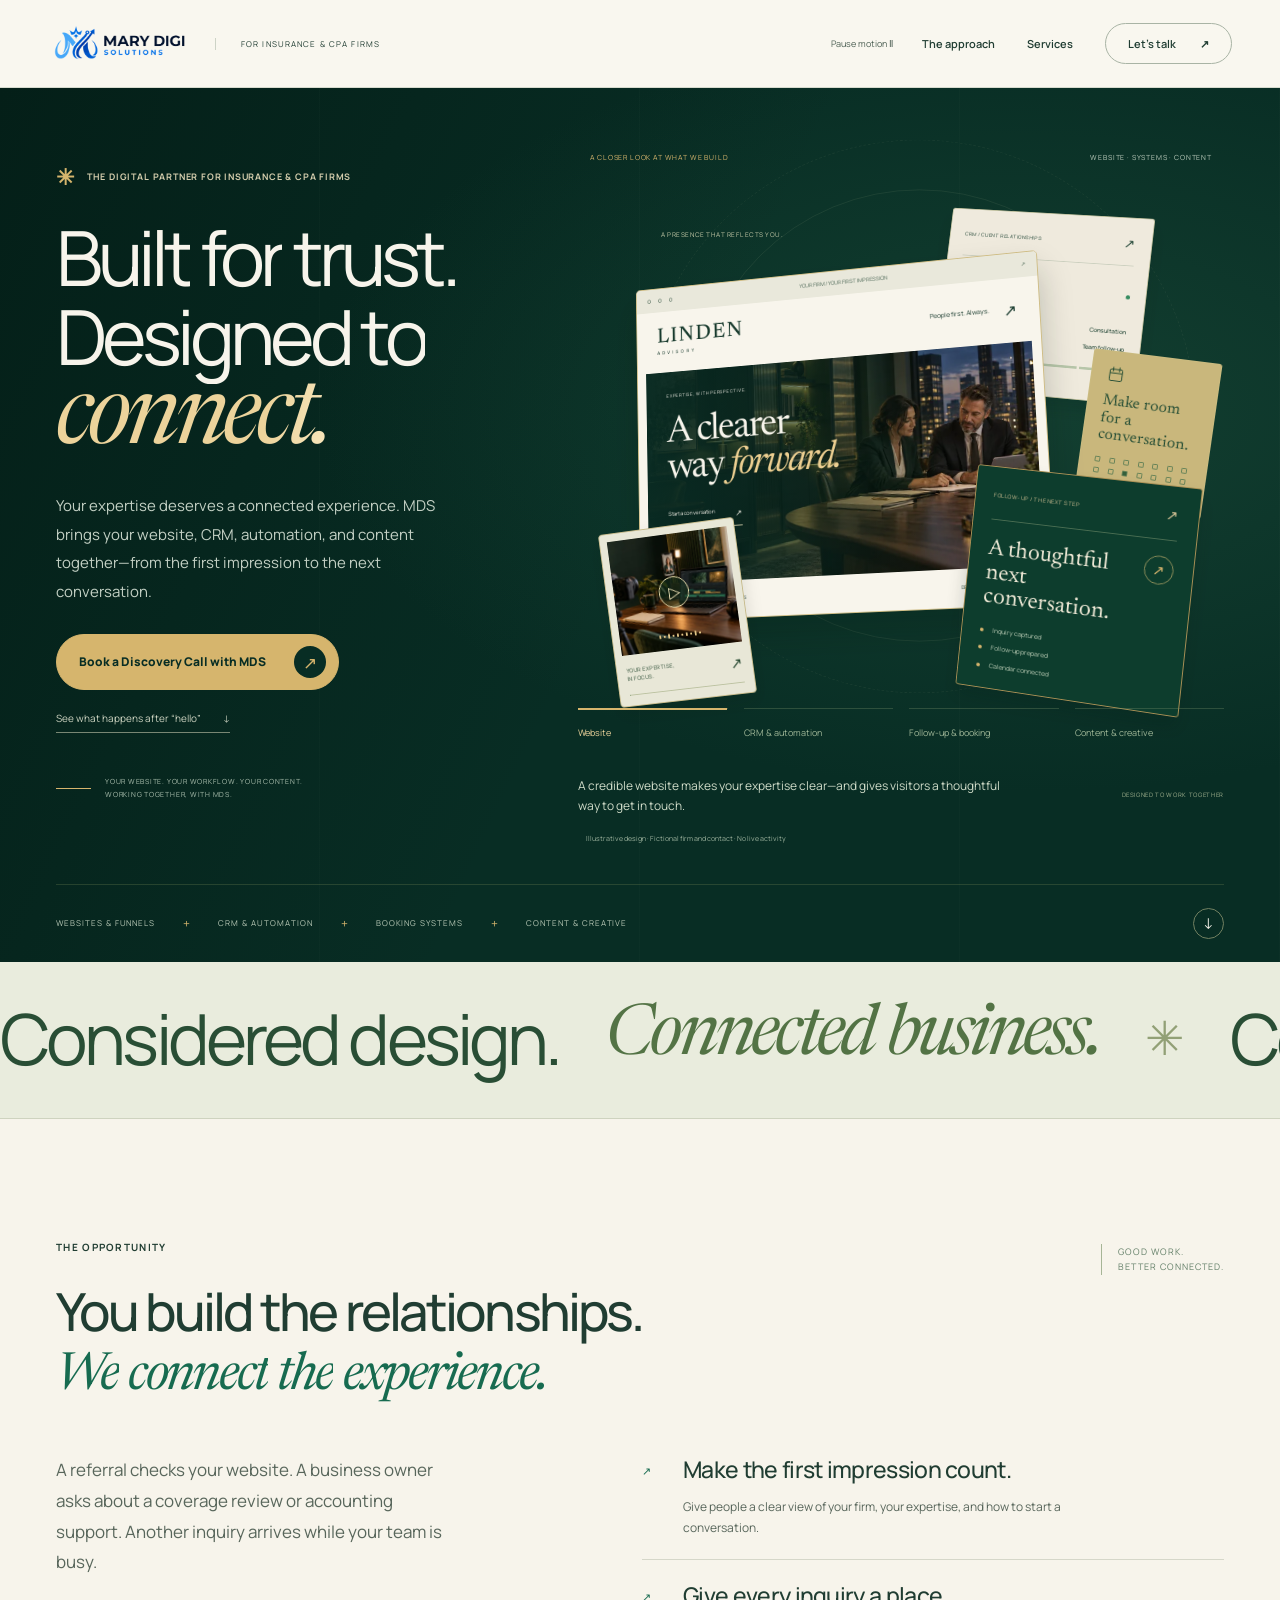
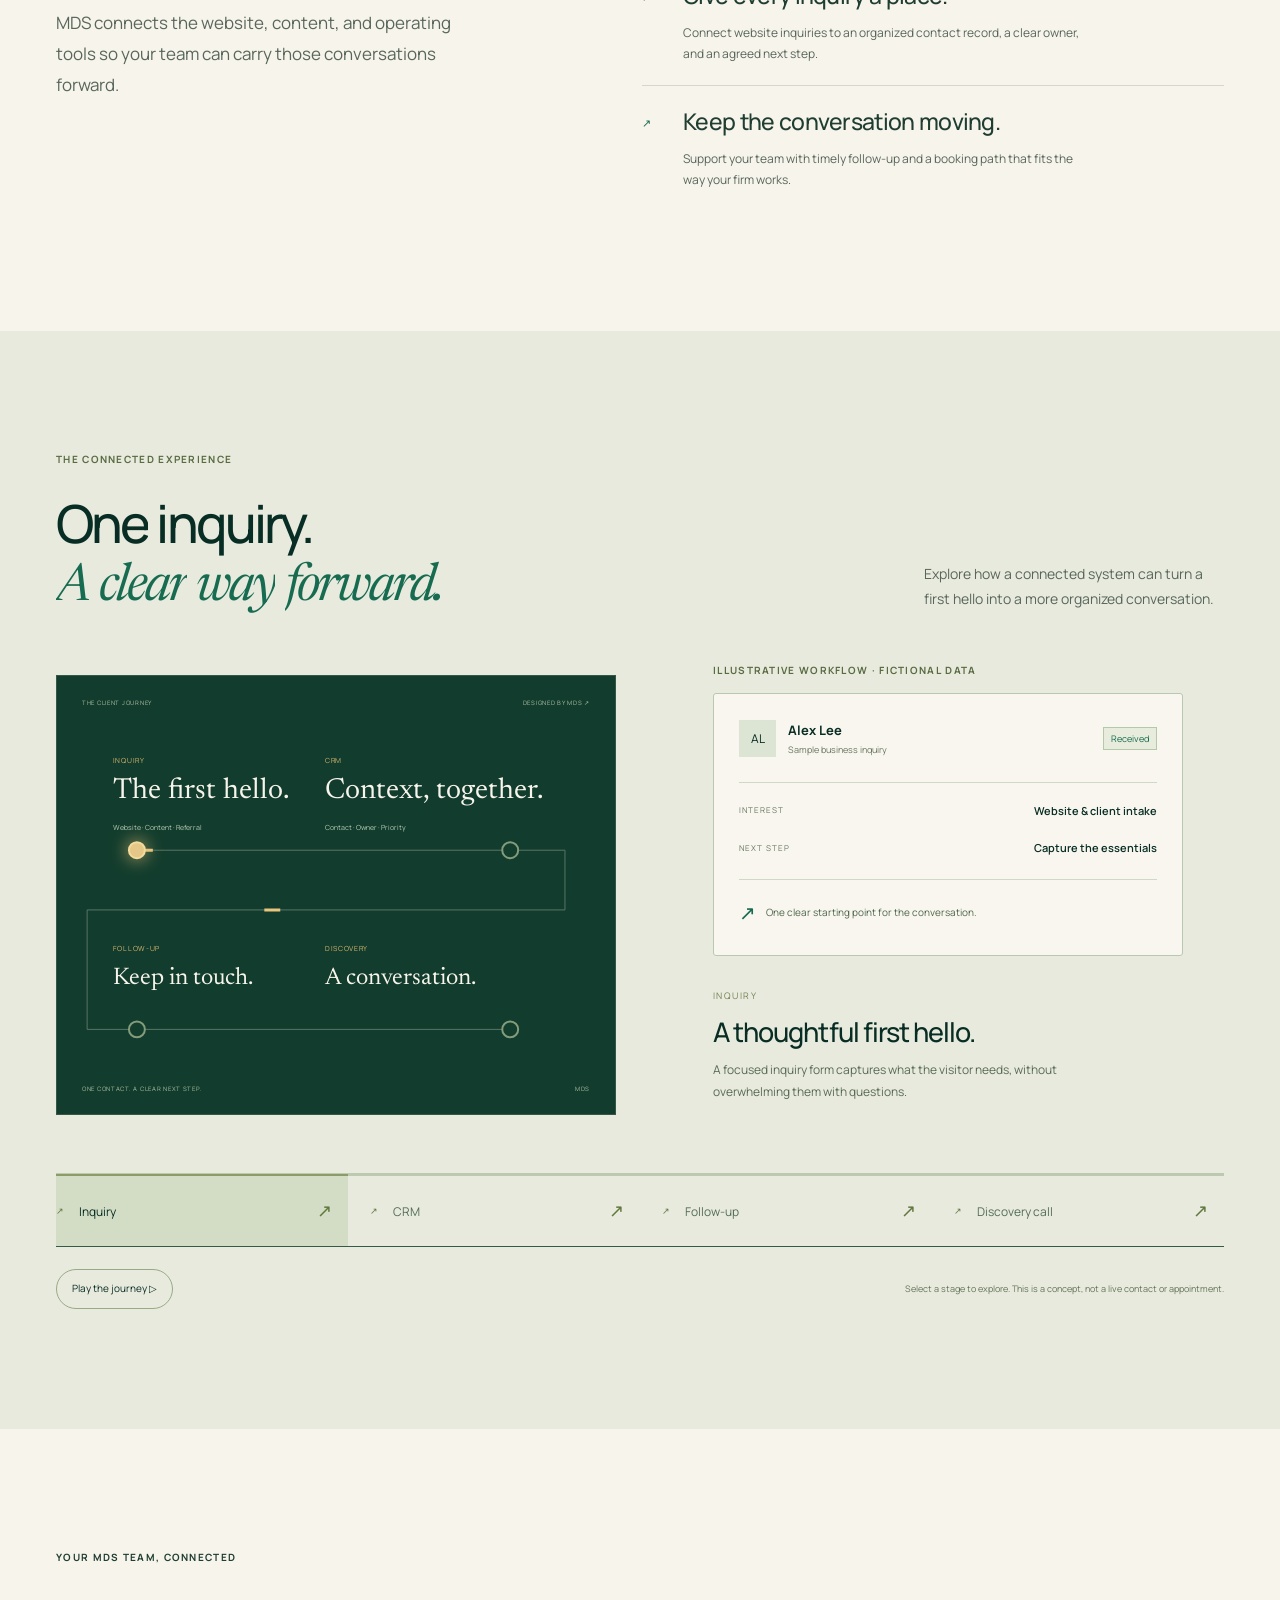
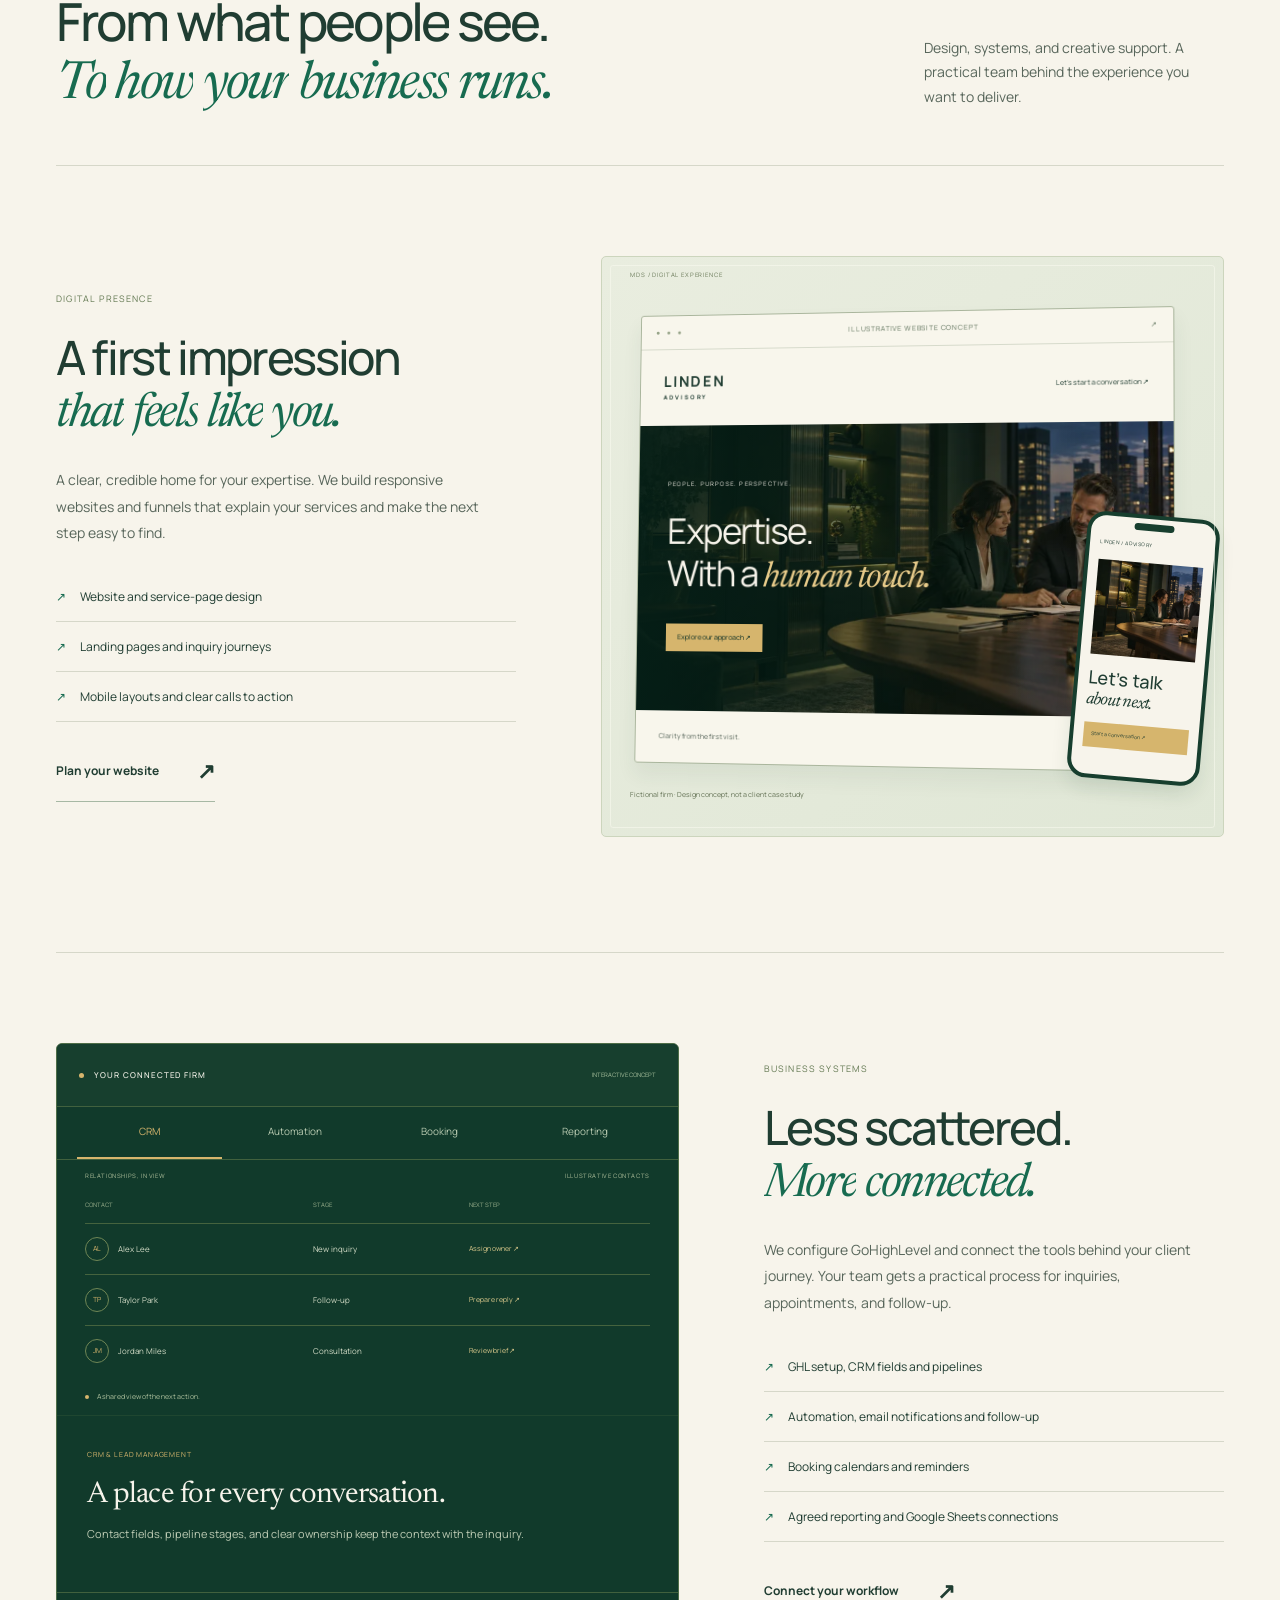
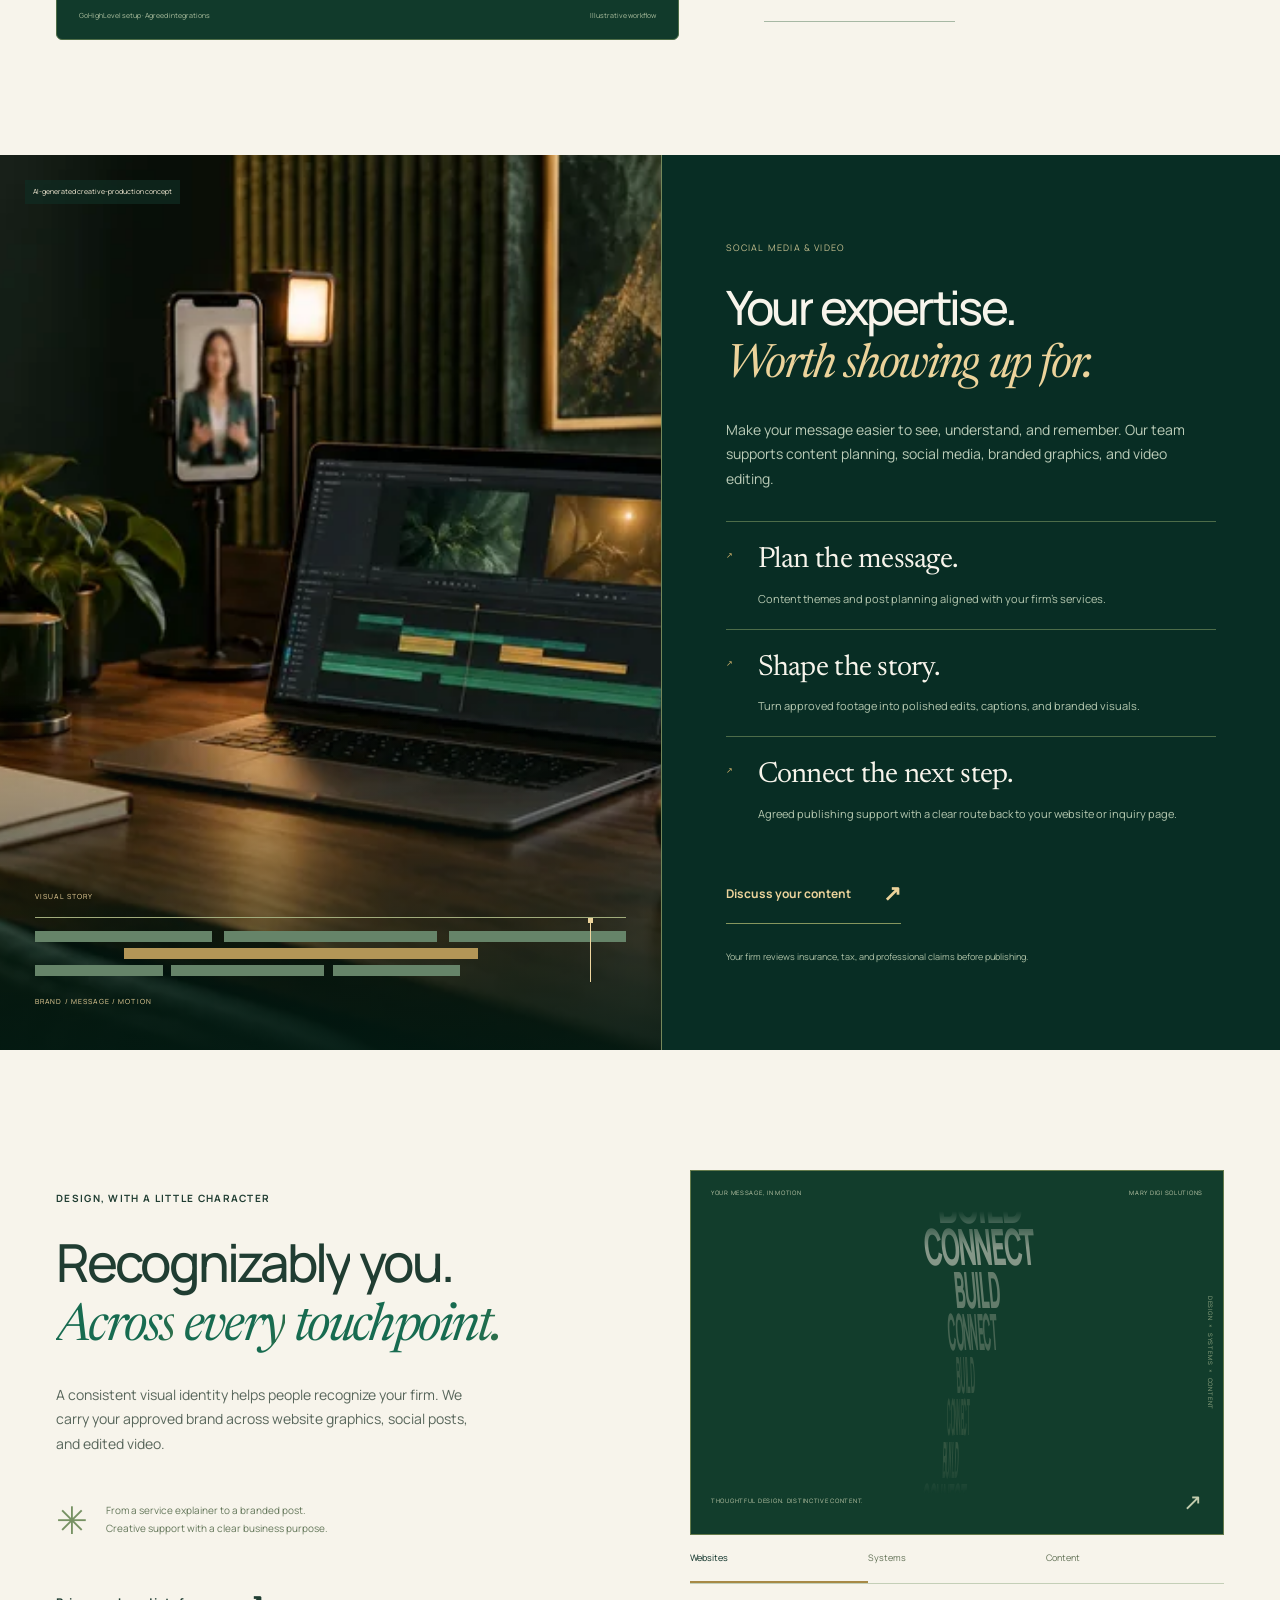
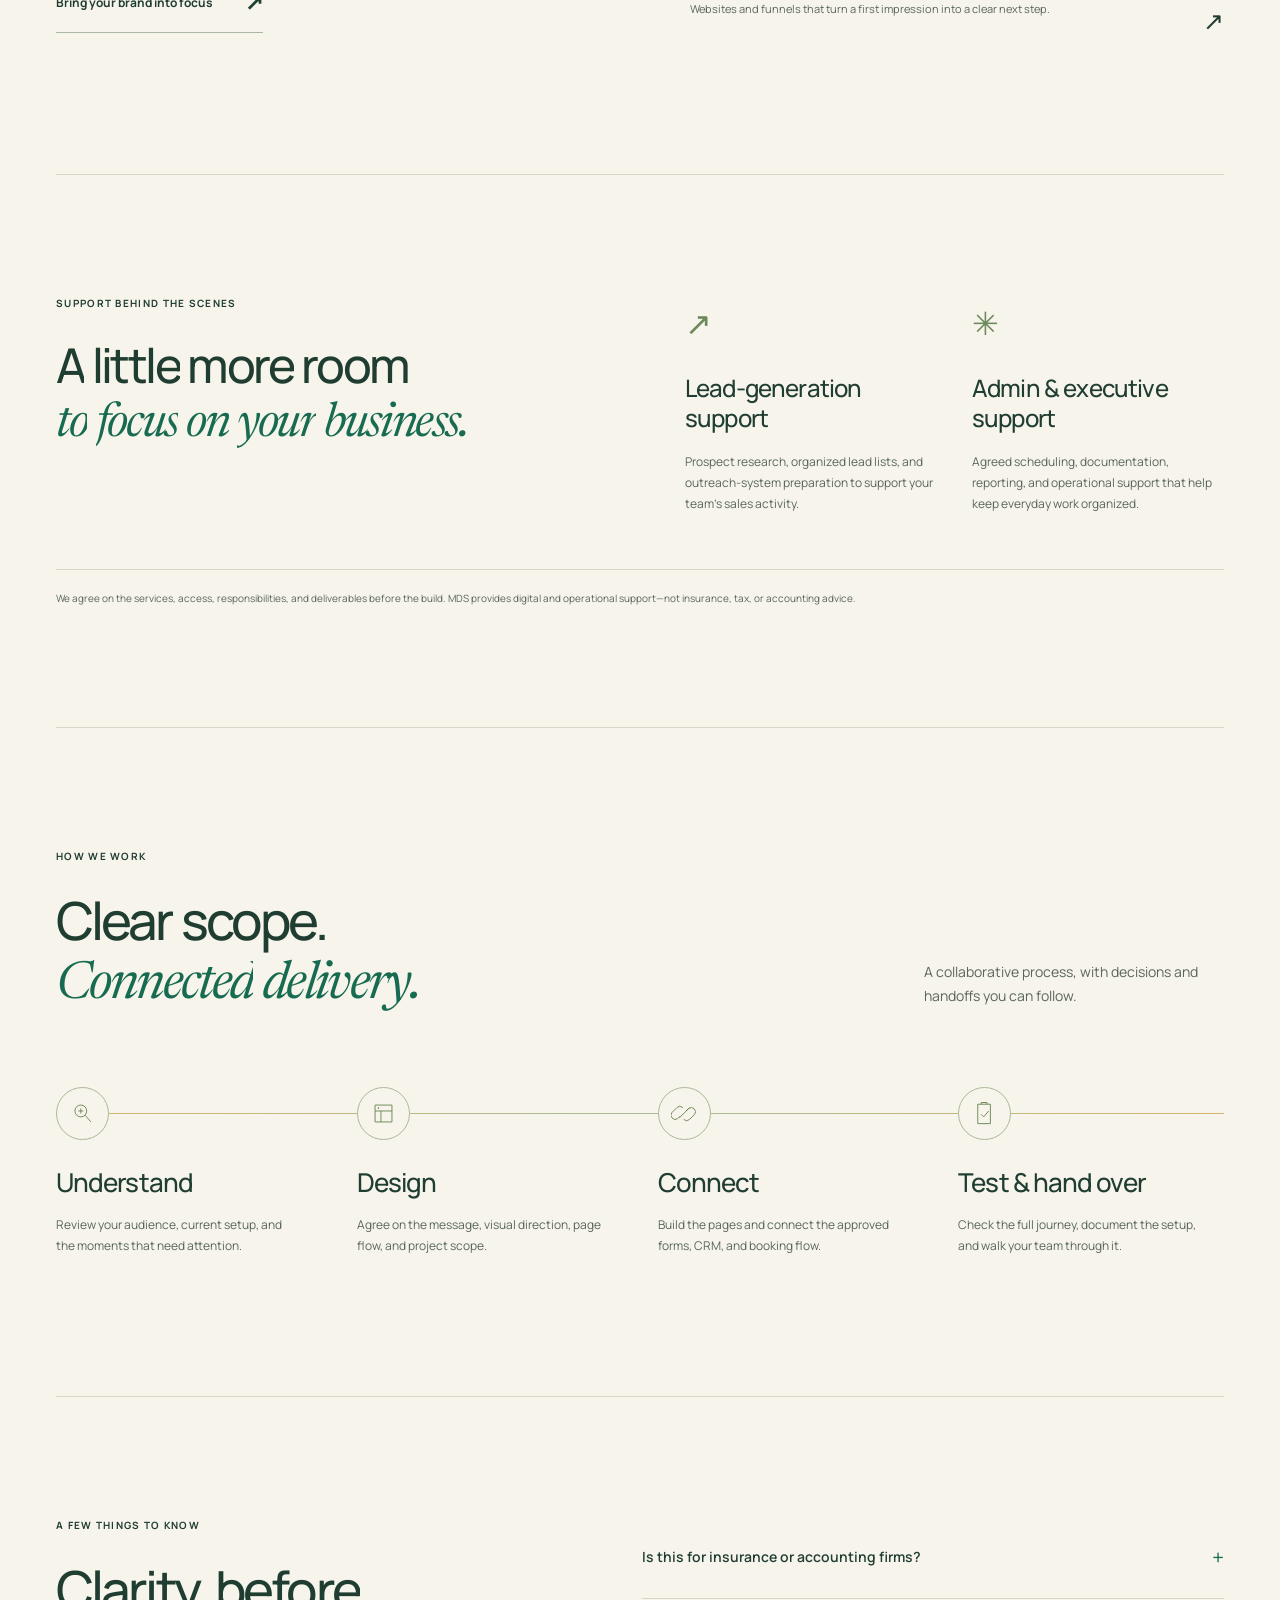
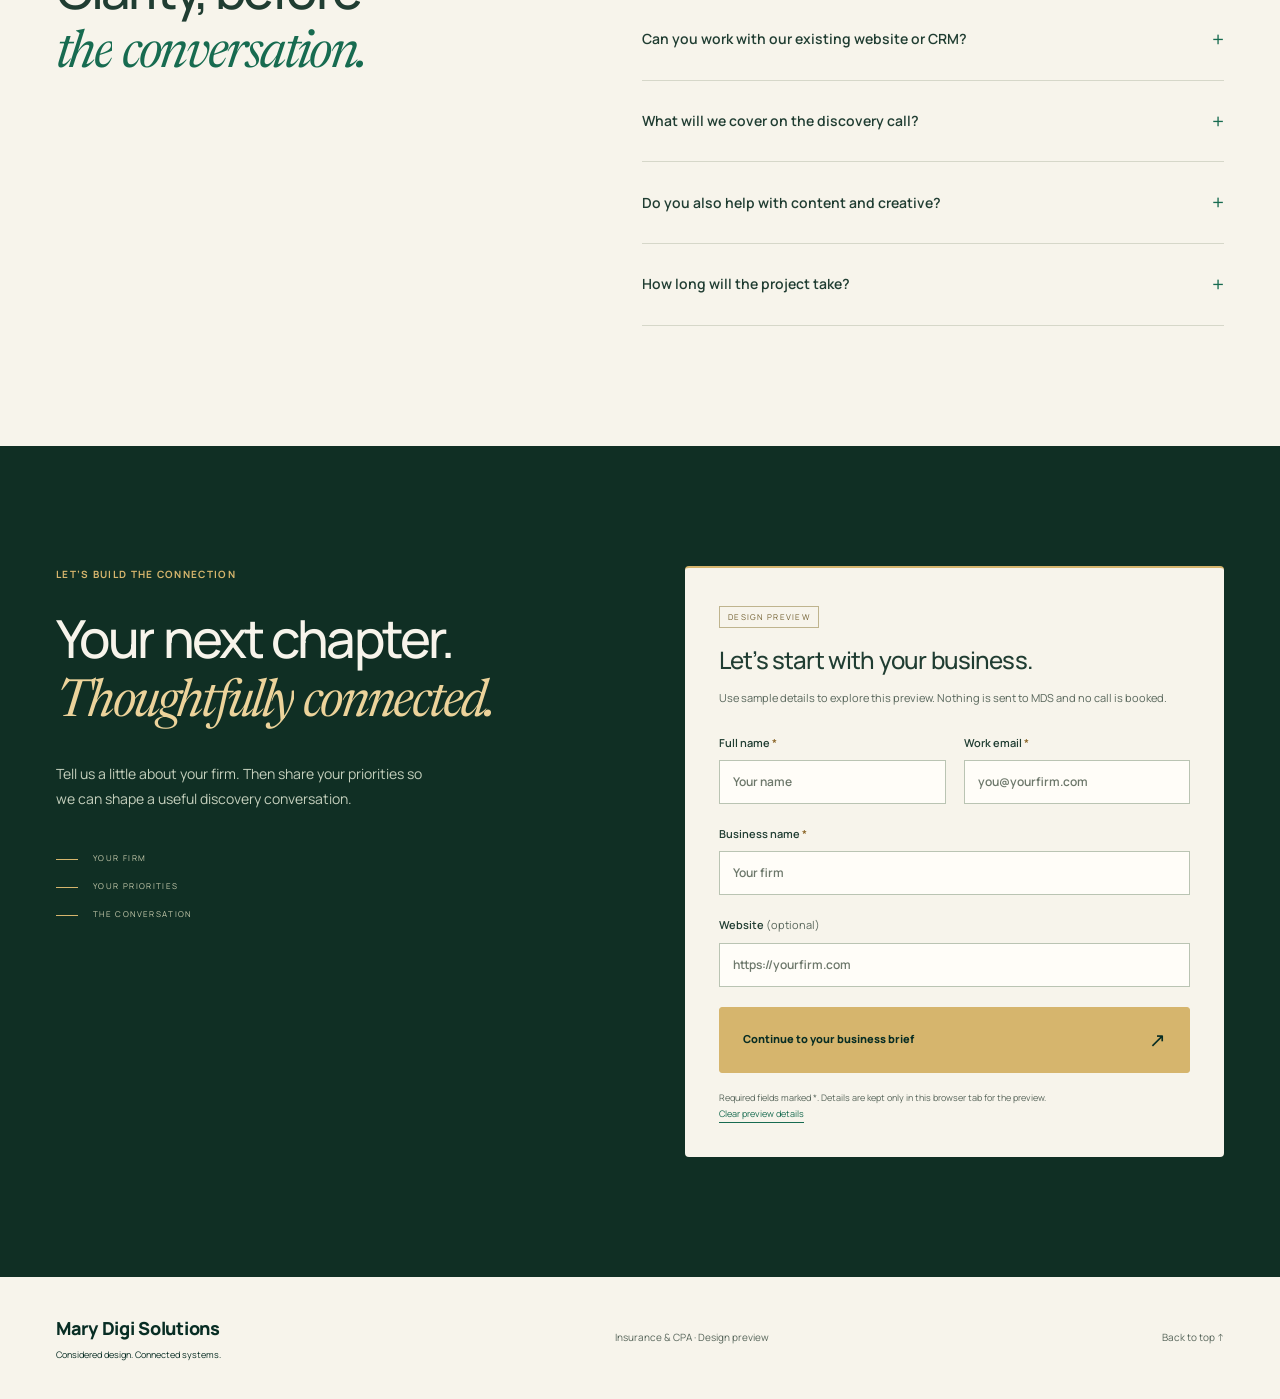
==== index.html @ bfe88660 "Add files via upload" ====
<!doctype html>
<html lang="en">
<head>
  <meta charset="utf-8"><meta name="viewport" content="width=device-width, initial-scale=1">
  <title>Insurance &amp; CPA Websites, CRM &amp; Automation | Mary Digi Solutions</title>
  <meta name="description" content="Considered websites, connected CRM, and purposeful automation for insurance and accounting professionals. Explore your next project with Mary Digi Solutions.">
  <meta name="theme-color" content="#082d24">
  <link rel="icon" href="assets/icons/spark.svg" type="image/svg+xml">
  <link rel="preconnect" href="https://fonts.googleapis.com"><link rel="preconnect" href="https://fonts.gstatic.com" crossorigin>
  <link href="https://fonts.googleapis.com/css2?family=Manrope:wght@400;500;600;700;800&family=Newsreader:ital,opsz,wght@0,6..72,400;0,6..72,500;1,6..72,400;1,6..72,500&display=swap" rel="stylesheet">
  <link rel="stylesheet" href="assets/css/styles.css?v=2"><link rel="stylesheet" href="assets/css/atelier.css?v=6">
  <script src="assets/js/main.js?v=3" defer></script><script src="assets/js/experience.js?v=6" defer></script><script src="assets/js/motion-director.js?v=6" defer></script><script src="assets/js/workflow.js" defer></script><script src="assets/js/funnel-flow.js" defer></script>
</head>
<body class="landing-motion">
<a class="skip-link" href="#main">Skip to content</a>
<header class="site-header">
  <a class="brand" href="index.html" aria-label="Mary Digi Solutions home"><img src="assets/images/mds-logo.png" alt="Mary Digi Solutions" width="780" height="323"></a>
  <span class="header-label">FOR INSURANCE &amp; CPA FIRMS</span><button class="header-motion" data-motion-toggle hidden aria-pressed="false" type="button">Pause motion Ⅱ</button>
  <button class="menu-toggle" aria-controls="navigation" aria-expanded="false" hidden>Menu <span aria-hidden="true">+</span></button>
  <nav id="navigation" aria-label="Main navigation"><a href="#approach">The approach</a><a href="#services">Services</a><a class="header-cta" href="#discovery">Let’s talk <span aria-hidden="true">↗</span></a></nav>
</header>
<main id="main">



  <section class="atelier-hero" aria-labelledby="hero-heading" data-motion-surface>
    <div class="atelier-grid shell">
      <div class="atelier-copy">
        <p class="eyebrow"><span class="small-star" aria-hidden="true">✳</span> THE DIGITAL PARTNER FOR INSURANCE &amp; CPA FIRMS</p>
        <h1 id="hero-heading" data-reveal>Built for trust.<br>Designed to<br><em>connect.</em></h1>
        <p class="atelier-description">Your expertise deserves a connected experience. MDS brings your website, CRM, automation, and content together—from the first impression to the next conversation.</p>
        <a class="button atelier-cta" href="#discovery">Book a Discovery Call with MDS <span aria-hidden="true">↗</span></a>
        <a class="atelier-secondary" href="#workflow">See what happens after “hello” <span aria-hidden="true">↓</span></a>
        <div class="atelier-signature"><span class="signature-line" aria-hidden="true"></span><p>YOUR WEBSITE. YOUR WORKFLOW. YOUR CONTENT.<br>WORKING TOGETHER, WITH MDS.</p></div>
      </div>
      <div class="firm-experience" data-firm-experience data-view="presence">
        <div class="scene-heading"><span>A CLOSER LOOK AT WHAT WE BUILD</span><span>WEBSITE · SYSTEMS · CONTENT</span></div>
        <div class="firm-viewport">
          <div class="firm-scene" aria-hidden="true">
            <div class="scene-orbit orbit-one"></div><div class="scene-orbit orbit-two"></div>
            <svg class="scene-wires" viewBox="0 0 700 580" fill="none"><path d="M180 330V460H546V326M340 128H560V237" stroke="#b99752" stroke-opacity=".6"/><path class="scene-tracer" d="M180 330V460H546V326M340 128H560V237" stroke="#f8df9d" stroke-width="2" stroke-dasharray="22 900"/><circle cx="180" cy="460" r="4" fill="#d6b56d"/><circle cx="560" cy="128" r="4" fill="#d6b56d"/></svg>
            <div class="scene-browser scene-layer">
              <div class="scene-chrome"><span>◦ ◦ ◦</span><span>YOUR FIRM / YOUR FIRST IMPRESSION</span><span>↗</span></div>
              <div class="scene-site-nav"><strong>LINDEN <small>ADVISORY</small></strong><span>People first. Always.</span><b>↗</b></div>
              <div class="scene-site-hero"><img src="assets/images/advisory-office-v2-768.webp" alt="" width="768" height="512" fetchpriority="high"><div><small>EXPERTISE, WITH PERSPECTIVE.</small><strong>A clearer<br>way <em>forward.</em></strong><span>Start a conversation <b>↗</b></span></div></div>
              <div class="scene-site-foot"><span>INSURANCE &amp; ACCOUNTING PROFESSIONALS</span><i>DESIGNED AROUND YOUR FIRM</i></div>
            </div>
            <div class="scene-contact scene-layer"><div class="mini-heading"><span>CRM / CLIENT RELATIONSHIPS</span><span>↗</span></div><div class="mini-person"><span>AL</span><div><strong>Alex Lee</strong><small>Sample inquiry</small></div><i></i></div><div class="mini-field"><span>INTEREST</span><strong>Consultation</strong></div><div class="mini-field"><span>NEXT ACTION</span><strong>Team follow-up</strong></div><div class="mini-pipeline"><i></i><i></i><i></i><i></i></div><span class="mini-note">Context stays with the conversation.</span></div>
            <div class="scene-message scene-layer"><div class="mini-heading"><span>FOLLOW-UP / THE NEXT STEP</span><span>↗</span></div><div class="message-symbol">↗</div><strong>A thoughtful<br>next conversation.</strong><div class="message-timeline"><span><i></i>Inquiry captured</span><span><i></i>Follow-up prepared</span><span><i></i>Calendar connected</span></div></div>
            <div class="scene-content scene-layer"><div class="content-film"><img src="assets/images/content-studio-v2-768.webp" alt="" width="768" height="512"><span class="film-play">▷</span><div class="film-bars"><i></i><i></i><i></i><i></i><i></i><i></i><i></i><i></i><i></i><i></i></div></div><div class="content-film-caption"><span>YOUR EXPERTISE,<br>IN FOCUS.</span><i>↗</i></div><div class="film-progress"><i></i></div></div>
            <div class="scene-calendar scene-layer"><div class="calendar-icon"><svg viewBox="0 0 24 24" fill="none"><rect x="4" y="6" width="16" height="15" rx="2"/><path d="M8 3v6m8-6v6M4 11h16"/></svg></div><strong>Make room<br>for a conversation.</strong><div class="calendar-dots"><i></i><i></i><i></i><i></i><i></i><i></i><i></i><i></i><i></i><i></i><i></i><i></i><i></i><i></i></div><small>BOOKING SYSTEMS</small></div>
            <span class="scene-coordinate coordinate-a">A PRESENCE THAT REFLECTS YOU.</span>
          </div>
        </div>
        <ol class="firm-chapters" aria-label="Services shown in the automatic illustration"><li class="is-active" aria-current="true" data-firm-chapter="presence"><span>Website</span><i aria-hidden="true"></i></li><li data-firm-chapter="systems"><span>CRM &amp; automation</span><i aria-hidden="true"></i></li><li data-firm-chapter="followup"><span>Follow-up &amp; booking</span><i aria-hidden="true"></i></li><li data-firm-chapter="content"><span>Content &amp; creative</span><i aria-hidden="true"></i></li></ol>
        <div id="firm-panel" class="firm-caption"><p data-firm-copy>A credible website makes your expertise clear—and gives visitors a thoughtful way to get in touch.</p><span class="scene-autoplay-note" aria-hidden="true">DESIGNED TO WORK TOGETHER</span></div>
        <p class="concept-disclosure">Illustrative design · Fictional firm and contact · No live activity</p>
      </div>
    </div>
    <div class="atelier-bottom shell"><span>WEBSITES &amp; FUNNELS</span><i>+</i><span>CRM &amp; AUTOMATION</span><i>+</i><span>BOOKING SYSTEMS</span><i>+</i><span>CONTENT &amp; CREATIVE</span><a href="#approach" aria-label="Explore the MDS approach">↓</a></div>
  </section>

<div class="type-ribbon" data-motion-surface role="img" aria-label="Considered design. Connected business."><div class="type-ribbon-track" aria-hidden="true"><div class="type-ribbon-group"><span>Considered design.</span><em>Connected business.</em><i>✳</i></div><div class="type-ribbon-group"><span>Considered design.</span><em>Connected business.</em><i>✳</i></div></div></div>
  <section class="section shell approach" id="approach" aria-labelledby="approach-title">
    <div class="section-intro"><p class="eyebrow">THE OPPORTUNITY</p><span class="opportunity-mark" aria-hidden="true">Good work.<br>Better connected.</span><h2 id="approach-title" data-reveal>You build the relationships.<br><em>We connect the experience.</em></h2></div>
    <div class="approach-grid"><p class="lead">A referral checks your website. A business owner asks about a coverage review or accounting support. Another inquiry arrives while your team is busy.<br><br>MDS connects the website, content, and operating tools so your team can carry those conversations forward.</p>
      <div class="editorial-list">
        <article><span aria-hidden="true">↗</span><div><h3>Make the first impression count.</h3><p>Give people a clear view of your firm, your expertise, and how to start a conversation.</p></div></article>
        <article><span aria-hidden="true">↗</span><div><h3>Give every inquiry a place.</h3><p>Connect website inquiries to an organized contact record, a clear owner, and an agreed next step.</p></div></article>
        <article><span aria-hidden="true">↗</span><div><h3>Keep the conversation moving.</h3><p>Support your team with timely follow-up and a booking path that fits the way your firm works.</p></div></article>
      </div>
    </div>
  </section>

  <section class="journey section" id="workflow" aria-labelledby="journey-title">
    <div class="shell">
      <div class="split-heading"><div><p class="eyebrow">THE CONNECTED EXPERIENCE</p><h2 id="journey-title" data-reveal>One inquiry.<br><em>A clear way forward.</em></h2></div><p>Explore how a connected system can turn a first hello into a more organized conversation.</p></div>
      <div class="journey-stage">
        <div class="journey-art inquiry-map" aria-hidden="true"><div class="map-topline"><span>THE CLIENT JOURNEY</span><span>DESIGNED BY MDS ↗</span></div><svg class="connection-svg" viewBox="0 0 560 440" fill="none"><path d="M80 175H510V235H30V355H455" stroke="#597667"/><path class="signal" d="M80 175H510V235H30V355H455" stroke="#e8c67e" stroke-width="3" stroke-dasharray="16 760"/><circle class="map-node is-active" data-node="0" cx="80" cy="175" r="8"/><circle class="map-node" data-node="1" cx="455" cy="175" r="8"/><circle class="map-node" data-node="2" cx="80" cy="355" r="8"/><circle class="map-node" data-node="3" cx="455" cy="355" r="8"/></svg><div class="map-stop stop-one"><span>INQUIRY</span><strong>The first hello.</strong><small>Website · Content · Referral</small></div><div class="map-stop stop-two"><span>CRM</span><strong>Context, together.</strong><small>Contact · Owner · Priority</small></div><div class="map-stop stop-three"><span>FOLLOW-UP</span><strong>Keep in touch.</strong></div><div class="map-stop stop-four"><span>DISCOVERY</span><strong>A conversation.</strong></div><div class="map-bottomline"><span>ONE CONTACT. A CLEAR NEXT STEP.</span><span>MDS</span></div></div><div class="journey-detail"><p class="eyebrow demo-label">ILLUSTRATIVE WORKFLOW · FICTIONAL DATA</p>
          <div class="record-card"><div class="record-top"><span class="record-monogram" aria-hidden="true">AL</span><div><strong>Alex Lee</strong><small>Sample business inquiry</small></div><span class="status" data-record-status>Received</span></div><div class="record-line"><span>INTEREST</span><strong>Website &amp; client intake</strong></div><div class="record-line"><span>NEXT STEP</span><strong data-record-next>Capture the essentials</strong></div><div class="record-event"><span aria-hidden="true">↗</span><span data-record-event>One clear starting point for the conversation.</span></div></div>
          <div class="workflow-copy" id="workflow-panel" tabindex="0" role="tabpanel" aria-labelledby="stage-0"><span class="step-number" data-step-number>INQUIRY</span><h3 data-step-title>A thoughtful first hello.</h3><p data-step-copy>A focused inquiry form captures what the visitor needs, without overwhelming them with questions.</p></div>
        </div>
      </div>
      <div class="journey-tabs" role="tablist" aria-label="Inquiry workflow"><button id="stage-0" role="tab" aria-controls="workflow-panel" aria-selected="true" tabindex="0" data-stage="0"><span aria-hidden="true">↗</span> Inquiry <i aria-hidden="true">↗</i></button><button id="stage-1" role="tab" aria-controls="workflow-panel" aria-selected="false" tabindex="-1" data-stage="1"><span aria-hidden="true">↗</span> CRM <i aria-hidden="true">↗</i></button><button id="stage-2" role="tab" aria-controls="workflow-panel" aria-selected="false" tabindex="-1" data-stage="2"><span aria-hidden="true">↗</span> Follow-up <i aria-hidden="true">↗</i></button><button id="stage-3" role="tab" aria-controls="workflow-panel" aria-selected="false" tabindex="-1" data-stage="3"><span aria-hidden="true">↗</span> Discovery call <i aria-hidden="true">↗</i></button></div>
      <div class="journey-foot"><button class="journey-play" data-play-journey type="button" aria-pressed="false">Play the journey <span aria-hidden="true">▷</span></button><p>Select a stage to explore. This is a concept, not a live contact or appointment.</p><button class="motion-toggle" data-motion-toggle hidden aria-pressed="false">Pause motion <span aria-hidden="true">Ⅱ</span></button></div>
      <noscript><p>CRM organizes the contact and owner. Follow-up supports the agreed next step. The calendar lets the prospect request an available consultation time.</p></noscript>
    </div>
  </section>


  <section class="service-collection section" id="services" aria-labelledby="services-title">
    <div class="shell split-heading service-opening"><div><p class="eyebrow">YOUR MDS TEAM, CONNECTED</p><h2 id="services-title" data-reveal>From what people see.<br><em>To how your business runs.</em></h2></div><p>Design, systems, and creative support. A practical team behind the experience you want to deliver.</p></div>

    <article class="service-chapter website-chapter shell">
      <div class="chapter-copy"><span class="chapter-number">DIGITAL PRESENCE</span><h3 data-reveal>A first impression<br><em>that feels like you.</em></h3><p>A clear, credible home for your expertise. We build responsive websites and funnels that explain your services and make the next step easy to find.</p><ul class="chapter-deliverables"><li>Website and service-page design</li><li>Landing pages and inquiry journeys</li><li>Mobile layouts and clear calls to action</li></ul><a class="text-link" href="#discovery">Plan your website <span aria-hidden="true">↗</span></a></div>
      <div class="presence-exhibit" data-motion-surface>
        <div class="browser-mock"><div class="browser-bar"><span aria-hidden="true">● ● ●</span><span>ILLUSTRATIVE WEBSITE CONCEPT</span><span aria-hidden="true">↗</span></div><div class="mock-nav"><strong>LINDEN<span>ADVISORY</span></strong><span>Let’s start a conversation ↗</span></div><div class="mock-hero"><img src="assets/images/advisory-office-v2-768.webp" alt="" width="768" height="512" loading="lazy"><div><span>PEOPLE. PURPOSE. PERSPECTIVE.</span><p>Expertise.<br>With a <em>human touch.</em></p><span class="mock-button">Explore our approach ↗</span></div></div><div class="mock-bottom"><span>Clarity from the first visit.</span><span>A thoughtful next step.</span></div></div>
        <div class="phone-concept" aria-hidden="true"><div class="phone-notch"></div><small>LINDEN / ADVISORY</small><img src="assets/images/advisory-office-v2-768.webp" alt="" width="768" height="512" loading="lazy"><strong>Let’s talk<br><em>about next.</em></strong><span>Start a conversation ↗</span></div>
        <p class="exhibit-caption">Fictional firm · Design concept, not a client case study</p>
      </div>
    </article>

    <article class="service-chapter systems-chapter shell">
      <div class="system-console" data-motion-surface>
        <div class="console-top"><span class="console-dot"></span><strong>YOUR CONNECTED FIRM</strong><small>INTERACTIVE CONCEPT</small></div>
        <div class="console-tabs" role="tablist" aria-label="Explore system capabilities"><button role="tab" id="console-crm" aria-controls="console-panel" aria-selected="true" tabindex="0" data-console="crm">CRM</button><button role="tab" id="console-automation" aria-controls="console-panel" aria-selected="false" tabindex="-1" data-console="automation">Automation</button><button role="tab" id="console-booking" aria-controls="console-panel" aria-selected="false" tabindex="-1" data-console="booking">Booking</button><button role="tab" id="console-reporting" aria-controls="console-panel" aria-selected="false" tabindex="-1" data-console="reporting">Reporting</button></div>
        <div class="console-panel" id="console-panel" role="tabpanel" tabindex="0" aria-labelledby="console-crm" data-console-state="crm">
          <div class="console-visual" aria-hidden="true">
  <div class="console-screen screen-crm"><div class="screen-title"><span>RELATIONSHIPS, IN VIEW</span><span>ILLUSTRATIVE CONTACTS</span></div><div class="crm-head"><span>CONTACT</span><span>STAGE</span><span>NEXT STEP</span></div><div class="crm-row"><span><i>AL</i> Alex Lee</span><span>New inquiry</span><b>Assign owner ↗</b></div><div class="crm-row"><span><i>TP</i> Taylor Park</span><span>Follow-up</span><b>Prepare reply ↗</b></div><div class="crm-row"><span><i>JM</i> Jordan Miles</span><span>Consultation</span><b>Review brief ↗</b></div><div class="screen-note"><i></i> A shared view of the next action.</div></div>
  <div class="console-screen screen-automation"><div class="screen-title"><span>FROM TRIGGER TO NEXT STEP</span><span>ILLUSTRATIVE AUTOMATION</span></div><div class="automation-rail"><div><i>↗</i><strong>Inquiry form</strong><small>Capture agreed fields</small></div><span>→</span><div><i>↗</i><strong>CRM contact</strong><small>Create or update record</small></div><span>→</span><div><i>↗</i><strong>Team notified</strong><small>Assign the next action</small></div></div><div class="automation-branch"><span>↳</span> Follow-up email <i>Based on your approved workflow</i></div></div>
  <div class="console-screen screen-booking"><div class="screen-title"><span>MAKE SPACE FOR THE CONVERSATION</span><span>SAMPLE CALENDAR</span></div><div class="calendar-strip"><div><span>MON</span><b>21</b></div><div><span>TUE</span><b>22</b></div><div class="sample-day"><span>WED</span><b>23</b></div><div><span>THU</span><b>24</b></div><div><span>FRI</span><b>25</b></div></div><div class="calendar-preview-times"><span>09:00 AM</span><span>11:00 AM</span><span>02:00 PM</span></div><div class="screen-note">Illustrative availability · No appointment can be booked here.</div></div>
  <div class="console-screen screen-reporting"><div class="screen-title"><span>THE DETAILS YOUR TEAM NEEDS</span><span>AGREED FIELD MAPPING</span></div><div class="report-row"><span>Contact &amp; business</span><i>CRM record</i><b>→</b><span>Shared contact log</span></div><div class="report-row"><span>Inquiry source</span><i>Form field</i><b>→</b><span>Source visibility</span></div><div class="report-row"><span>Owner &amp; next action</span><i>Pipeline</i><b>→</b><span>Team follow-up view</span></div><div class="screen-note">Map agreed fields to reporting views or Google Sheets.</div></div>
  <span class="sr-only" data-console-a>New inquiry</span><span class="sr-only" data-console-b>Clear ownership</span>
</div>
          <div class="console-caption"><span data-console-label>CRM &amp; LEAD MANAGEMENT</span><h4 data-console-title>A place for every conversation.</h4><p data-console-copy>Contact fields, pipeline stages, and clear ownership keep the context with the inquiry.</p></div>
        </div><div class="console-foot"><span>GoHighLevel setup · Agreed integrations</span><span>Illustrative workflow</span></div>
      </div>
      <div class="chapter-copy"><span class="chapter-number">BUSINESS SYSTEMS</span><h3 data-reveal>Less scattered.<br><em>More connected.</em></h3><p>We configure GoHighLevel and connect the tools behind your client journey. Your team gets a practical process for inquiries, appointments, and follow-up.</p><ul class="chapter-deliverables"><li>GHL setup, CRM fields and pipelines</li><li>Automation, email notifications and follow-up</li><li>Booking calendars and reminders</li><li>Agreed reporting and Google Sheets connections</li></ul><a class="text-link" href="#discovery">Connect your workflow <span aria-hidden="true">↗</span></a></div>
    </article>
  </section>

  <section class="creative-section" aria-labelledby="creative-title">
    <div class="creative-image" data-image-drift data-motion-surface><img src="assets/images/content-studio-v2.webp" srcset="assets/images/content-studio-v2-768.webp 768w, assets/images/content-studio-v2.webp 1536w" sizes="(max-width:800px) 100vw, 56vw" alt="Illustrative professional recording and editing workspace with camera, smartphone and video timeline" width="1536" height="1024" loading="lazy"><span class="image-credit">AI-generated creative-production concept</span><div class="edit-strip" aria-hidden="true"><span>VISUAL STORY</span><div class="edit-tracks"><i></i><i></i><i></i><b></b></div><span>BRAND / MESSAGE / MOTION</span></div></div>
    <div class="creative-copy"><span class="chapter-number">SOCIAL MEDIA &amp; VIDEO</span><h2 id="creative-title" data-reveal>Your expertise.<br><em>Worth showing up for.</em></h2><p>Make your message easier to see, understand, and remember. Our team supports content planning, social media, branded graphics, and video editing.</p><div class="creative-steps"><div><span aria-hidden="true">↗</span><h3>Plan the message.</h3><p>Content themes and post planning aligned with your firm’s services.</p></div><div><span aria-hidden="true">↗</span><h3>Shape the story.</h3><p>Turn approved footage into polished edits, captions, and branded visuals.</p></div><div><span aria-hidden="true">↗</span><h3>Connect the next step.</h3><p>Agreed publishing support with a clear route back to your website or inquiry page.</p></div></div><a class="text-link" href="#discovery">Discuss your content <span aria-hidden="true">↗</span></a><small>Your firm reviews insurance, tax, and professional claims before publishing.</small></div>
  </section>

<section class="creative-lab section shell" data-motion-surface aria-labelledby="lab-title"><div class="lab-copy"><p class="eyebrow">DESIGN, WITH A LITTLE CHARACTER</p><h2 id="lab-title" data-reveal>Recognizably you.<br><em>Across every touchpoint.</em></h2><p>A consistent visual identity helps people recognize your firm. We carry your approved brand across website graphics, social posts, and edited video.</p><div class="lab-note"><span>✳</span><p>From a service explainer to a branded post.<br>Creative support with a clear business purpose.</p></div><a class="text-link" href="#discovery">Bring your brand into focus <span aria-hidden="true">↗</span></a></div>    <div class="hero-type-feature lab-type-feature">
      <div class="tower-canvas" data-type-tower aria-label="Animated typography illustrating MDS services" role="img">
        <div class="tower-meta" aria-hidden="true"><span>YOUR MESSAGE, IN MOTION</span><span>MARY DIGI SOLUTIONS</span></div>
        <div class="tower-stack" aria-hidden="true"><div class="tower-row" data-tower-row><span>BUILD</span></div>
<div class="tower-row" data-tower-row><span>CONNECT</span></div>
<div class="tower-row" data-tower-row><span>BUILD</span></div>
<div class="tower-row" data-tower-row><span>CONNECT</span></div>
<div class="tower-row" data-tower-row><span>BUILD</span></div>
<div class="tower-row" data-tower-row><span>CONNECT</span></div>
<div class="tower-row" data-tower-row><span>BUILD</span></div>
<div class="tower-row" data-tower-row><span>CONNECT</span></div>
<div class="tower-row" data-tower-row><span>BUILD</span></div>
<div class="tower-row" data-tower-row><span>CONNECT</span></div>
<div class="tower-row" data-tower-row><span>BUILD</span></div>
<div class="tower-row" data-tower-row><span>CONNECT</span></div></div>
        <span class="tower-side-label" aria-hidden="true">DESIGN × SYSTEMS × CONTENT</span>
        <div class="tower-bottom-meta" aria-hidden="true"><span>THOUGHTFUL DESIGN. DISTINCTIVE CONTENT.</span><span>↗</span></div>
      </div>
      <div class="hero-service-tabs" role="tablist" aria-label="Explore what MDS brings"><button id="hero-presence" data-hero-service="presence" role="tab" aria-controls="hero-service-panel" aria-selected="true" tabindex="0">Websites</button><button id="hero-systems" data-hero-service="systems" role="tab" aria-controls="hero-service-panel" aria-selected="false" tabindex="-1">Systems</button><button id="hero-content" data-hero-service="content" role="tab" aria-controls="hero-service-panel" aria-selected="false" tabindex="-1">Content</button></div>
      <div class="hero-service-panel" id="hero-service-panel" role="tabpanel" aria-labelledby="hero-presence" tabindex="0"><p data-hero-description>Websites and funnels that turn a first impression into a clear next step.</p><a href="#services" aria-label="Explore MDS services">↗</a></div>
    </div>
</section>
  <section class="support-section shell section" aria-labelledby="support-title"><div><p class="eyebrow">SUPPORT BEHIND THE SCENES</p><h2 id="support-title" data-reveal>A little more room<br><em>to focus on your business.</em></h2></div><div class="support-columns"><article><span class="support-symbol" aria-hidden="true">↗</span><h3>Lead-generation support</h3><p>Prospect research, organized lead lists, and outreach-system preparation to support your team’s sales activity.</p></article><article><span class="support-symbol" aria-hidden="true">✳</span><h3>Admin &amp; executive support</h3><p>Agreed scheduling, documentation, reporting, and operational support that help keep everyday work organized.</p></article></div><p class="scope-note">We agree on the services, access, responsibilities, and deliverables before the build. MDS provides digital and operational support—not insurance, tax, or accounting advice.</p></section>

  <section class="section shell process" data-motion-surface aria-labelledby="process-title"><div class="split-heading"><div><p class="eyebrow">HOW WE WORK</p><h2 id="process-title" data-reveal>Clear scope.<br><em>Connected delivery.</em></h2></div><p>A collaborative process, with decisions and handoffs you can follow.</p></div><ol class="process-list" data-process-reveal><li><span class="process-icon" aria-hidden="true"><svg viewBox="0 0 32 32" fill="none" stroke="currentColor" stroke-width="1.1" aria-hidden="true"><circle cx="14" cy="13" r="7"/><path d="m19 18 7 8M11 13h6m-3-3v6"/></svg></span><h3>Understand</h3><p>Review your audience, current setup, and the moments that need attention.</p></li><li><span class="process-icon" aria-hidden="true"><svg viewBox="0 0 32 32" fill="none" stroke="currentColor" stroke-width="1.1" aria-hidden="true"><path d="M6 6h20v20H6zM6 13h20M13 13v13"/><circle cx="10" cy="9.5" r=".6"/></svg></span><h3>Design</h3><p>Agree on the message, visual direction, page flow, and project scope.</p></li><li><span class="process-icon" aria-hidden="true"><svg viewBox="0 0 32 32" fill="none" stroke="currentColor" stroke-width="1.1" aria-hidden="true"><path d="M11 19 8 22a5 5 0 0 1-7-7l6-6a5 5 0 0 1 7 0m4 4 3-3a5 5 0 0 1 7 7l-6 6a5 5 0 0 1-7 0M10 21l12-12"/></svg></span><h3>Connect</h3><p>Build the pages and connect the approved forms, CRM, and booking flow.</p></li><li><span class="process-icon" aria-hidden="true"><svg viewBox="0 0 32 32" fill="none" stroke="currentColor" stroke-width="1.1" aria-hidden="true"><path d="M8 5h15v23H8zM12 5V3h7v2M12 17l3 3 6-7"/></svg></span><h3>Test &amp; hand over</h3><p>Check the full journey, document the setup, and walk your team through it.</p></li></ol></section>

  <section class="faq section shell" aria-labelledby="faq-title"><div><p class="eyebrow">A FEW THINGS TO KNOW</p><h2 id="faq-title" data-reveal>Clarity, before<br><em>the conversation.</em></h2></div><div class="faq-list"><details><summary>Is this for insurance or accounting firms?<span aria-hidden="true">+</span></summary><p>Both. MDS builds digital experiences for insurance and accounting professionals with shared needs around trust, inquiries, follow-up, and scheduling. Your project is tailored to your firm’s services and operating process.</p></details><details><summary>Can you work with our existing website or CRM?<span aria-hidden="true">+</span></summary><p>We first review what you already use. Where practical, we improve and connect the current setup. Any migration or replacement is discussed before it becomes part of the scope.</p></details><details><summary>What will we cover on the discovery call?<span aria-hidden="true">+</span></summary><p>Your business goals, current tools, inquiry process, and project priorities. The conversation helps identify a suitable scope and the access or decisions needed for the next step.</p></details><details><summary>Do you also help with content and creative?<span aria-hidden="true">+</span></summary><p>Yes. Content templates, social graphics, video editing, and campaign assets can be included in the agreed scope. Your firm reviews industry-specific language and professional claims.</p></details><details><summary>How long will the project take?<span aria-hidden="true">+</span></summary><p>Timing depends on the pages, integrations, content, and approval process. We agree on a delivery plan after reviewing those requirements.</p></details></div></section>

  <section class="discovery section discovery-v2" id="discovery" aria-labelledby="discovery-title"><div class="shell discovery-grid"><div><p class="eyebrow">LET’S BUILD THE CONNECTION</p><h2 id="discovery-title" data-reveal>Your next chapter.<br><em>Thoughtfully connected.</em></h2><p>Tell us a little about your firm. Then share your priorities so we can shape a useful discovery conversation.</p><div class="call-outline"><span>YOUR FIRM</span><span>YOUR PRIORITIES</span><span>THE CONVERSATION</span></div></div>
    <div class="form-panel"><p class="preview-badge">DESIGN PREVIEW</p><h3>Let’s start with your business.</h3><p class="form-intro">Use sample details to explore this preview. Nothing is sent to MDS and no call is booked.</p>
      <form data-contact-form><fieldset disabled><legend class="sr-only">Your business details</legend><div class="field-pair"><label>Full name <span aria-hidden="true">*</span><input name="full_name" autocomplete="name" required maxlength="100" placeholder="Your name"></label><label>Work email <span aria-hidden="true">*</span><input name="email" type="email" autocomplete="email" required maxlength="180" placeholder="you@yourfirm.com"></label></div><label>Business name <span aria-hidden="true">*</span><input name="business" autocomplete="organization" required maxlength="140" placeholder="Your firm"></label><label>Website <span class="optional">(optional)</span><input name="website" type="url" autocomplete="url" maxlength="240" placeholder="https://yourfirm.com"></label><button class="button" type="submit">Continue to your business brief <span aria-hidden="true">↗</span></button></fieldset><p class="form-error" data-form-error role="alert"></p></form>
      <noscript><p class="preview-notice">Enable JavaScript to explore the local form preview. No submission is available.</p></noscript><p class="form-note">Required fields marked *. Details are kept only in this browser tab for the preview. <button class="inline-button" data-clear-draft type="button">Clear preview details</button></p><p class="sr-only" data-clear-status role="status"></p>
    </div></div></section>
</main>
<footer class="site-footer shell"><a class="footer-name" href="index.html">Mary Digi Solutions<span>Considered design. Connected systems.</span></a><p>Insurance &amp; CPA · Design preview</p><a href="#main">Back to top ↑</a></footer>
</body></html>
---- assets/css/styles.css ----
/* Shared foundation for the three-page Insurance & CPA experience. */
:root {
  --green:#082d24;
  --emerald:#176b50;
  --gold:#d6b56d;
  --ivory:#f7f4eb;
  --ink:#203d32;
  --muted:#58665b;
  --line:#d7dbce;
  --soft:#eaece2;
  --display:"Newsreader",Georgia,serif;
  --sans:"Manrope",Arial,sans-serif
}
* {
  box-sizing:border-box
}
html {
  scroll-behavior:smooth;
  scroll-padding-top:106px
}
body {
  margin:0;
  background:var(--ivory);
  color:var(--ink);
  font-family:var(--sans);
  font-size:15px;
  line-height:1.75;
  -webkit-font-smoothing:antialiased
}
button,input,select,textarea {
  font:inherit
}
button,a,input,select,textarea {
  -webkit-tap-highlight-color:transparent
}
button,a {
  touch-action:manipulation
}
a {
  color:inherit;
  text-decoration:none
}
button {
  cursor:pointer
}
button:disabled {
  cursor:not-allowed
}
img {
  max-width:100%;
  display:block
}
svg {
  display:block;
  max-width:100%
}
button {
  color:inherit
}
fieldset {
  border:0;
  margin:0;
  padding:0;
  min-width:0
}
h1,h2,h3,p {
  margin:0
}
h1,h2,h3 {
  font-weight:500;
  line-height:1.1;
  letter-spacing:-.05em
}
h1 {
  font-size:clamp(54px,6.25vw,96px);
  letter-spacing:-.065em;
  line-height:1.02
}
h2 {
  font-size:clamp(38px,3.8vw,59px)
}
h3 {
  font-size:26px;
  letter-spacing:-.035em;
  line-height:1.25
}
em {
  font-family:var(--display);
  font-weight:400;
  letter-spacing:-.05em
}
p {
  max-width:70ch
}
p+p {
  margin-top:20px
}
::selection {
  background:var(--gold);
  color:var(--green)
}
:focus-visible {
  outline:3px solid #a98035;
  outline-offset:5px
}
a,button {
  -webkit-user-select:none;
  user-select:none
}
.shell {
  width:min(1280px,calc(100% - 112px));
  margin-inline:auto
}
.section {
  padding-block:112px
}
.eyebrow {
  font-size:10px;
  font-weight:700;
  letter-spacing:.18em;
  line-height:1.6;
  margin-bottom:28px
}
.lead {
  font-size:19px;
  line-height:1.8
}
.micro {
  font-size:11px;
  line-height:1.7
}
.small-spark {
  font-size:18px;
  color:var(--gold);
  vertical-align:middle;
  margin-right:10px
}
.sr-only {
  position:absolute;
  width:1px;
  height:1px;
  padding:0;
  margin:-1px;
  overflow:hidden;
  clip-path:inset(50%);
  white-space:nowrap;
  border:0
}
.skip-link {
  position:fixed;
  top:-100px;
  left:20px;
  z-index:100;
  padding:12px 20px;
  background:var(--ivory);
  color:var(--green)
}
.skip-link:not(:focus) {
  clip-path:inset(50%);
  width:1px;
  height:1px;
  overflow:hidden;
  padding:0
}
.skip-link:focus {
  top:12px
}
[hidden] {
  display:none!important
}
.button {
  display:inline-flex;
  justify-content:space-between;
  align-items:center;
  gap:24px;
  padding:17px 23px;
  border:1px solid var(--gold);
  background:var(--gold);
  color:var(--green);
  font-size:12px;
  font-weight:800;
  line-height:1.5;
  min-height:54px;
  transition:background .2s,box-shadow .2s,transform .2s
}
.button span {
  font-size:20px;
  font-weight:400
}
.button:hover {
  background:#e5c986;
  box-shadow:0 5px 28px #d6b56d24;
  transform:translateY(-2px)
}
.button-secondary {
  background:transparent;
  border-color:var(--line);
  color:var(--ink)
}
.text-link {
  display:inline-flex;
  align-items:center;
  gap:32px;
  border-bottom:1px solid #a7b8a4;
  padding-bottom:9px;
  font-size:12px;
  font-weight:700
}
.text-link span {
  font-size:22px
}
.text-link:hover {
  color:var(--emerald)
}
.site-header {
  height:88px;
  background:var(--ivory);
  display:flex;
  align-items:center;
  padding-inline:40px;
  gap:30px;
  border-bottom:1px solid #d7dbce;
  position:relative;
  z-index:10
}
.brand {
  flex-shrink:0;
  width:142px;
  display:block
}
.brand img {
  width:142px;
  height:auto
}
.header-label {
  font-size:9px;
  letter-spacing:.14em;
  border-left:1px solid #cdd3c6;
  padding-left:25px;
  line-height:1.5
}
.site-header nav {
  margin-left:auto;
  display:flex;
  align-items:center;
  gap:32px;
  font-size:11px;
  font-weight:600
}
.site-header nav>a {
  padding-block:12px
}
.site-header nav>a:hover {
  color:var(--emerald)
}
.site-header nav .header-cta {
  border:1px solid #a9b4a5;
  padding:10px 17px;
  min-width:122px;
  display:flex;
  justify-content:space-between;
  gap:24px
}
.menu-toggle {
  border:1px solid var(--line);
  background:transparent;
  padding:8px 12px;
  font-size:12px
}
.menu-toggle span {
  margin-left:12px
}
.hero {
  position:relative;
  background:#08271e;
  color:var(--ivory);
  min-height:min(840px,calc(100svh - 88px));
  display:flex;
  flex-direction:column;
  isolation:isolate;
  overflow:hidden
}
.hero-image {
  position:absolute;
  inset:0;
  width:100%;
  height:100%;
  object-fit:cover;
  object-position:center;
  z-index:-3
}
.hero-shade {
  position:absolute;
  inset:0;
  z-index:-2;
  background:linear-gradient(90deg,#051e16dd 0%,#06281d9c 32%,#092d2010 72%),linear-gradient(0deg,#041a15d9,transparent 30%)
}
.hero-content {
  padding-block:90px 82px;
  flex:1
}
.hero .eyebrow {
  color:#d8d3b8;
  margin-bottom:31px
}
.hero h1 {
  max-width:760px
}
.hero h1 em {
  color:#e5c888
}
.hero-copy {
  font-size:14px;
  line-height:1.85;
  color:#dddcd0;
  max-width:475px;
  margin-top:30px;
  margin-bottom:28px
}
.hero-note {
  color:#d7d8c9;
  margin-top:14px
}
.hero-foot {
  display:flex;
  justify-content:space-between;
  gap:24px;
  align-items:center;
  padding-block:23px;
  border-top:1px solid #f7f4eb38;
  font-size:9px;
  letter-spacing:.1em
}
.hero-foot>a {
  font-size:11px;
  letter-spacing:0
}
.hero-foot>a span {
  margin-left:20px
}
.art-caption {
  color:#d6d9c6;
  font-size:9px;
  letter-spacing:0
}
.capability-strip {
  padding:24px 36px;
  display:flex;
  align-items:center;
  justify-content:center;
  gap:36px;
  background:#e8e8da;
  border-bottom:1px solid var(--line);
  font-size:11px;
  font-weight:600
}
.capability-strip i {
  font-size:20px;
  color:#8e7437;
  font-style:normal
}
.approach h2 {
  max-width:1000px
}
.approach-grid {
  margin-top:58px;
  display:grid;
  grid-template-columns:.9fr 1.1fr;
  gap:110px
}
.approach-grid>.lead {
  max-width:400px;
  color:var(--muted);
  font-size:17px
}
.editorial-list article {
  display:flex;
  gap:32px;
  padding-block:25px;
  border-top:1px solid var(--line)
}
.editorial-list article:first-child {
  padding-top:0;
  border:0
}
.editorial-list article>span {
  font-size:11px;
  color:var(--emerald);
  padding-top:6px
}
.editorial-list h3 {
  font-size:21px;
  letter-spacing:-.03em
}
.editorial-list p {
  color:var(--muted);
  font-size:13px;
  margin-top:12px;
  max-width:410px
}
.split-heading {
  display:flex;
  justify-content:space-between;
  align-items:flex-end;
  gap:45px
}
.split-heading>p {
  font-size:14px;
  color:var(--muted);
  max-width:300px;
  padding-bottom:6px
}
.journey {
  background:var(--green);
  color:var(--ivory);
  position:relative;
  overflow:hidden
}
.journey .eyebrow {
  color:var(--gold)
}
.journey h2 em {
  color:#d9bd80
}
.journey .split-heading>p {
  color:#b9cbba
}
.journey-stage {
  display:grid;
  grid-template-columns:1.1fr 1fr;
  gap:65px;
  align-items:center;
  padding-block:52px 44px
}
.journey-art {
  position:relative;
  width:100%;
  max-width:560px;
  aspect-ratio:560/440
}
.connection-svg {
  width:100%;
  height:100%
}
.map-node {
  fill:#133e2e;
  stroke:#839c7b;
  stroke-width:2;
  transition:fill .4s,filter .4s
}
.map-node.is-active {
  fill:#e5c888;
  stroke:#f3db9e;
  filter:drop-shadow(0 0 9px #d6b56d)
}
.map-label {
  position:absolute;
  font-size:8px;
  letter-spacing:.14em;
  color:#c8cfb6;
  transform:translateX(-50%);
  white-space:nowrap
}
.label-left {
  left:15.7%;
  top:55%
}
.label-top {
  left:50%;
  top:17%
}
.label-right {
  left:84.3%;
  top:55%
}
.label-bottom {
  left:50%;
  top:80%
}
.signal {
  stroke-dashoffset:0;
  animation:trace 7s linear infinite;
  animation-play-state:paused
}
.motion-on .is-in-view .signal {
  animation-play-state:running
}
@keyframes trace {
  to {
    stroke-dashoffset:-776
  }
}
.journey-detail {
  max-width:470px
}
.demo-label {
  font-size:8px;
  letter-spacing:.14em;
  margin-bottom:15px!important;
  color:#596b41
}
.record-card {
  background:#f5f2e7;
  color:var(--ink);
  padding:25px;
  border-top:2px solid var(--gold);
  box-shadow:0 16px 80px #021c1244
}
.record-top {
  display:flex;
  align-items:center;
  gap:12px;
  padding-bottom:24px;
  border-bottom:1px solid #d7d8c9
}
.record-monogram {
  width:37px;
  height:37px;
  display:grid;
  place-items:center;
  background:#e4e9dc;
  color:var(--emerald);
  font-size:12px
}
.record-top strong,.record-top small {
  display:block
}
.record-top strong {
  font-size:13px
}
.record-top small {
  font-size:9px;
  color:var(--muted)
}
.status {
  margin-left:auto;
  border:1px solid #c2d4b8;
  background:#e6ecd9;
  color:#31552d;
  font-size:9px;
  padding:3px 7px
}
.record-line {
  display:flex;
  justify-content:space-between;
  gap:18px;
  align-items:center;
  padding-top:18px
}
.record-line>span {
  font-size:8px;
  letter-spacing:.12em;
  color:var(--muted)
}
.record-line strong {
  font-size:11px;
  font-weight:600
}
.record-event {
  display:flex;
  align-items:center;
  gap:10px;
  margin-top:22px;
  padding-top:15px;
  border-top:1px solid #d7d8c9;
  font-size:10px;
  color:var(--emerald)
}
.record-event>span:first-child {
  font-size:20px
}
.workflow-copy {
  margin-top:25px;
  min-height:128px
}
.step-number {
  font-size:9px;
  letter-spacing:.16em;
  color:var(--gold)
}
.workflow-copy h3 {
  font-size:24px;
  margin-top:8px
}
.workflow-copy p {
  font-size:12px;
  line-height:1.8;
  color:#bdcbbd;
  margin-top:10px;
  max-width:415px
}
.journey-tabs {
  display:grid;
  grid-template-columns:repeat(4,1fr);
  border-top:1px solid #52725c
}
.journey-tabs button {
  background:transparent;
  color:#becdbf;
  border:0;
  border-top:2px solid transparent;
  text-align:left;
  display:flex;
  align-items:center;
  gap:15px;
  min-height:72px;
  padding:15px 16px 15px 0;
  font-size:12px
}
.journey-tabs button+button {
  padding-left:22px
}
.journey-tabs button span {
  font-size:9px;
  color:#9fb79c
}
.journey-tabs button i {
  font-style:normal;
  margin-left:auto;
  font-size:18px
}
.journey-tabs button[aria-selected="true"] {
  border-top-color:var(--gold);
  color:#f1d698
}
.journey-tabs button:hover {
  color:var(--gold)
}
.journey-foot {
  display:flex;
  align-items:center;
  justify-content:space-between;
  gap:20px;
  border-top:1px solid #355a45;
  padding-top:22px
}
.journey-foot p {
  font-size:10px;
  color:#b9c7b8
}
.motion-toggle {
  padding:8px 11px;
  background:transparent;
  border:1px solid #73866c;
  color:#d8dcc8;
  font-size:10px;
  white-space:nowrap
}
.motion-toggle span {
  margin-left:12px
}
.motion-toggle:hover {
  border-color:var(--gold)
}
.services .split-heading {
  margin-bottom:66px
}
.service-row {
  display:grid;
  grid-template-columns:70px 1.15fr 1fr;
  gap:40px;
  padding-block:40px;
  border-top:1px solid var(--line);
  align-items:start
}
.service-icon {
  height:58px;
  width:58px;
  border:1px solid #c1cbbb;
  display:grid;
  place-items:center;
  border-radius:50%
}
.service-row .eyebrow {
  font-size:8px;
  color:var(--emerald);
  margin-bottom:12px
}
.service-row h3 {
  font-size:32px
}
.service-row p {
  font-size:13px;
  color:var(--muted);
  margin-top:15px;
  max-width:440px
}
.service-row ul {
  padding:22px 0 0 30px;
  margin:0;
  list-style:none
}
.service-row li {
  font-size:12px;
  padding-block:10px;
  border-bottom:1px solid var(--line);
  position:relative
}
.service-row li:before {
  content:'↗';
  position:absolute;
  left:-24px;
  color:var(--emerald);
  font-size:15px
}
.scope-note {
  font-size:10px;
  color:var(--muted);
  border-top:1px solid var(--line);
  padding-top:20px
}
.showcase {
  background:#e9ecdf
}
.showcase-grid {
  display:grid;
  grid-template-columns:.75fr 1.25fr;
  gap:86px;
  align-items:center
}
.showcase-copy>p:not(.eyebrow) {
  font-size:13px;
  color:var(--muted);
  margin-top:24px
}
.showcase-copy .text-link {
  margin-top:30px
}
.concept-note {
  display:block;
  font-size:9px;
  line-height:1.8;
  color:#5e6d5c;
  max-width:300px;
  margin-top:28px
}
.concept-visual {
  padding:10px 0 48px 0;
  position:relative;
  min-width:0
}
.browser-mock {
  background:#f8f6ec;
  border:1px solid #bfc6b3;
  box-shadow:0 24px 55px #1c402b18;
  transform:perspective(1200px) rotateY(-5deg) rotateX(2deg);
  transition:transform .6s
}
.concept-visual:hover .browser-mock {
  transform:perspective(1200px) rotateY(0) rotateX(0)
}
.browser-bar {
  display:flex;
  justify-content:space-between;
  padding:11px 15px;
  border-bottom:1px solid #d6dacb;
  font-size:7px;
  letter-spacing:.12em;
  color:#61745e
}
.browser-bar>span:first-child {
  letter-spacing:3px;
  color:#94a286
}
.mock-nav {
  display:flex;
  align-items:center;
  justify-content:space-between;
  gap:15px;
  padding:24px
}
.mock-nav>strong {
  font-size:15px;
  letter-spacing:.12em;
  line-height:1.25
}
.mock-nav>strong span {
  display:block;
  font-size:6px;
  letter-spacing:.32em;
  margin-top:3px
}
.mock-nav>span {
  font-size:7px
}
.mock-hero {
  position:relative;
  min-height:275px;
  isolation:isolate;
  overflow:hidden;
  padding:44px 30px;
  color:var(--ivory)
}
.mock-hero>img {
  position:absolute;
  inset:0;
  width:100%;
  height:100%;
  object-fit:cover;
  z-index:-2
}
.mock-hero:after {
  content:'';
  position:absolute;
  inset:0;
  background:linear-gradient(90deg,#06231fe6,transparent);
  z-index:-1
}
.mock-hero>div>span:first-child {
  font-size:6px;
  letter-spacing:.2em
}
.mock-hero p {
  font-size:34px;
  line-height:1.2;
  letter-spacing:-.04em;
  margin-top:16px
}
.mock-hero em {
  color:#e8cb8a
}
.mock-button {
  display:inline-block;
  background:var(--gold);
  color:var(--green);
  font-size:7px;
  padding:8px 12px;
  margin-top:24px
}
.mock-bottom {
  display:flex;
  justify-content:space-between;
  gap:10px;
  padding:20px 24px;
  font-size:7px;
  color:var(--muted)
}
.mini-record {
  position:absolute;
  right:-18px;
  bottom:0;
  width:340px;
  background:#fcfaf3;
  border:1px solid #c9d2bd;
  box-shadow:0 15px 42px #233b281c;
  display:flex;
  align-items:center;
  gap:15px;
  padding:23px
}
.mini-check {
  width:34px;
  height:34px;
  display:grid;
  place-items:center;
  border-radius:50%;
  background:#e4edd7;
  color:#285f35
}
.mini-record small {
  font-size:7px;
  letter-spacing:.14em;
  color:var(--muted);
  display:block
}
.mini-record strong {
  font-size:15px;
  display:block;
  margin-top:4px
}
.mini-record p {
  font-size:9px;
  margin-top:5px;
  color:var(--muted)
}
.record-dot {
  width:7px;
  height:7px;
  background:#648c49;
  border-radius:50%;
  margin-left:auto
}
.process-list {
  display:grid;
  grid-template-columns:repeat(4,1fr);
  gap:30px;
  list-style:none;
  margin:60px 0 0;
  padding:0
}
.process-list li {
  border-top:1px solid #aeb9a5;
  padding-top:22px
}
.process-list li>span {
  font-size:11px;
  color:var(--emerald)
}
.process-list h3 {
  font-size:22px;
  margin-top:23px
}
.process-list p {
  font-size:12px;
  color:var(--muted);
  margin-top:16px
}
.faq {
  display:grid;
  grid-template-columns:1fr 1.15fr;
  gap:80px;
  border-top:1px solid var(--line);
  padding-top:80px
}
.faq-list details {
  border-bottom:1px solid var(--line)
}
.faq-list summary {
  list-style:none;
  display:flex;
  justify-content:space-between;
  align-items:center;
  gap:22px;
  padding:22px 0;
  cursor:pointer;
  font-size:13px;
  font-weight:600
}
.faq-list summary::-webkit-details-marker {
  display:none
}
.faq-list summary>span {
  font-size:21px;
  font-weight:400;
  color:var(--emerald)
}
.faq-list details[open] summary>span {
  transform:rotate(45deg)
}
.faq-list details p {
  font-size:12px;
  color:var(--muted);
  padding-bottom:24px;
  max-width:95%
}
.discovery {
  background:var(--green);
  color:var(--ivory);
  background-image:radial-gradient(ellipse at 15% 90%,#176b5050,transparent 60%)
}
.discovery-grid {
  display:grid;
  grid-template-columns:1fr 1fr;
  gap:90px;
  align-items:start
}
.discovery .eyebrow {
  color:var(--gold)
}
.discovery h2 {
  font-size:clamp(40px,4.1vw,63px)
}
.discovery h2 em {
  color:#e0c383
}
.discovery-grid>div:first-child>p:not(.eyebrow) {
  color:#c5d0bd;
  font-size:14px;
  margin-top:30px;
  max-width:370px
}
.call-outline {
  margin-top:60px;
  display:flex;
  flex-direction:column;
  gap:17px;
  font-size:8px;
  letter-spacing:.17em;
  color:#c8ccae
}
.call-outline>span:before {
  content:'';
  display:inline-block;
  width:22px;
  height:1px;
  background:var(--gold);
  vertical-align:middle;
  margin-right:15px
}
.form-panel {
  padding:34px;
  background:var(--ivory);
  color:var(--ink);
  border-top:2px solid var(--gold)
}
.preview-badge {
  font-size:8px;
  letter-spacing:.16em;
  color:#726031;
  border:1px solid #bfb48e;
  display:inline-block;
  padding:3px 8px;
  margin-bottom:17px
}
.form-panel h3 {
  font-size:24px
}
.form-intro {
  font-size:11px;
  line-height:1.8;
  color:var(--muted);
  margin-top:13px;
  margin-bottom:25px
}
form label {
  display:block;
  font-size:11px;
  font-weight:600;
  margin-bottom:20px
}
label>span[aria-hidden] {
  color:#8b6527
}
.optional {
  font-weight:400;
  color:var(--muted)
}
input,select,textarea {
  display:block;
  width:100%;
  min-width:0;
  padding:12px 13px;
  color:var(--ink);
  background:#fffdf8;
  border:1px solid #bac4b3;
  border-radius:0;
  line-height:1.5;
  font-size:12px;
  margin-top:8px;
  outline-offset:3px
}
textarea {
  resize:vertical;
  min-height:95px
}
input::placeholder,textarea::placeholder {
  color:#6d786b;
  opacity:1
}
input:hover,select:hover,textarea:hover {
  border-color:#63816a
}
input:focus,select:focus,textarea:focus {
  border-color:var(--emerald)
}
input[type="checkbox"] {
  display:inline-block;
  width:17px;
  height:17px;
  accent-color:var(--emerald);
  margin:1px 0 0;
  flex-shrink:0
}
.field-pair {
  display:grid;
  grid-template-columns:1fr 1fr;
  gap:18px
}
form .button {
  width:100%;
  font-size:11px
}
.form-note {
  font-size:9px;
  line-height:1.8;
  color:var(--muted);
  margin-top:17px
}
.inline-button {
  display:inline;
  padding:0;
  border:0;
  border-bottom:1px solid currentColor;
  background:none;
  font:inherit;
  color:var(--emerald)
}
.form-error:empty {
  display:none
}
.form-error {
  font-size:12px;
  color:#963c20;
  padding-top:12px
}
.preview-notice {
  font-size:12px;
  padding:14px;
  background:#eae5d4;
  border-left:2px solid #9b7738;
  color:#67552c
}
.site-footer {
  display:flex;
  align-items:center;
  justify-content:space-between;
  gap:30px;
  padding-block:37px;
  font-size:10px;
  color:var(--muted)
}
.footer-name {
  font-size:13px;
  font-weight:800;
  letter-spacing:-.015em;
  color:var(--green)
}
.footer-name span {
  display:block;
  font-size:9px;
  font-weight:400;
  letter-spacing:0;
  margin-top:3px
}
.site-footer>a:last-child {
  font-size:10px
}
.menu-toggle {
  display:none
}
.motion-on .hero-image,.motion-on .brief-art>img {
  animation:material-reveal 1.6s cubic-bezier(.2,.7,.2,1) both
}
@keyframes material-reveal {
  from {
    transform:scale(1.035)
  }
  to {
    transform:scale(1)
  }
}
/* Follow-up pages use the same visual language with a calmer working area. */
.flow-progress {
  display:flex;
  justify-content:center;
  gap:55px;
  list-style:none;
  margin:0;
  padding:22px 30px;
  border-bottom:1px solid var(--line);
  font-size:9px;
  color:var(--muted)
}
.flow-progress li {
  display:flex;
  gap:12px;
  align-items:center
}
.flow-progress li>span {
  font-size:9px;
  border:1px solid #b0bda6;
  width:23px;
  height:23px;
  display:grid;
  place-items:center;
  border-radius:50%
}
.flow-progress [aria-current="step"] {
  color:var(--green);
  font-weight:800
}
.flow-progress [aria-current="step"]>span {
  background:var(--green);
  border-color:var(--green);
  color:var(--ivory)
}
.flow-main {
  padding-block:64px 90px
}
.brief-grid {
  display:grid;
  grid-template-columns:.8fr 1fr;
  gap:90px;
  align-items:start
}
.brief-intro h1 {
  font-size:clamp(42px,4.3vw,64px)
}
.brief-intro h1 em {
  color:var(--emerald)
}
.brief-intro>p:not(.eyebrow) {
  font-size:13px;
  color:var(--muted);
  margin-top:25px;
  max-width:355px
}
.brief-art {
  position:relative;
  aspect-ratio:1.2;
  margin-top:37px;
  overflow:hidden
}
.brief-art>img {
  width:100%;
  height:100%;
  object-fit:cover;
  object-position:75% center
}
.brief-art>figcaption {
  position:absolute;
  inset:auto 18px 15px;
  color:#f7f4eb;
  font-size:9px;
  text-shadow:0 1px 4px #000
}
.brief-intro figure {
  margin-inline:0
}
.brief-form {
  border-top:2px solid var(--gold);
  padding-top:25px
}
.brief-form h2 {
  font-size:28px
}
.contact-summary {
  margin-block:22px;
  padding:16px 20px;
  border:1px solid var(--line);
  font-size:11px;
  display:flex;
  justify-content:space-between;
  gap:22px;
  align-items:center;
  min-width:0
}
.contact-summary strong {
  display:block;
  font-size:13px;
  overflow-wrap:anywhere
}
.contact-summary small {
  display:block;
  color:var(--muted);
  overflow-wrap:anywhere
}
.contact-summary a {
  font-size:10px;
  border-bottom:1px solid #a1b094;
  white-space:nowrap
}
.group-legend {
  font-size:11px;
  font-weight:600;
  padding-bottom:12px
}
.checkbox-grid {
  display:grid;
  grid-template-columns:1fr 1fr;
  gap:10px;
  margin-bottom:23px
}
.checkbox-grid label {
  display:flex;
  gap:9px;
  align-items:flex-start;
  margin:0;
  border:1px solid var(--line);
  padding:12px;
  background:#fdfbf5;
  font-size:10px;
  line-height:1.6;
  cursor:pointer
}
.checkbox-grid label:has(:checked) {
  border-color:var(--emerald);
  background:#eaf0e0
}
.readiness {
  display:flex;
  align-items:center;
  gap:18px;
  font-size:9px;
  color:var(--muted);
  margin-bottom:23px
}
.readiness progress {
  appearance:none;
  height:3px;
  width:120px;
  border:0;
  background:#d5ddcd;
  color:var(--emerald)
}
.readiness progress::-webkit-progress-bar {
  background:#d5ddcd
}
.readiness progress::-webkit-progress-value {
  background:var(--emerald)
}
.readiness progress::-moz-progress-bar {
  background:var(--emerald)
}
.calendar-preview {
  border:1px solid #b8c8ac;
  background:#edf0e4;
  padding:28px;
  margin-top:28px;
  scroll-margin-top:28px
}
.calendar-preview h2 {
  font-size:25px;
  margin-bottom:13px
}
.calendar-preview>p {
  font-size:12px;
  color:var(--muted)
}
.calendar-placeholder {
  border:1px dashed #9aab8a;
  padding:23px;
  margin-top:22px;
  display:flex;
  gap:20px;
  align-items:center
}
.calendar-placeholder>span {
  font-size:27px
}
.calendar-placeholder strong {
  display:block;
  font-size:12px
}
.calendar-placeholder p {
  font-size:10px;
  color:var(--muted);
  margin-top:5px
}
.calendar-preview .button {
  margin-top:22px;
  width:100%
}
.summary-top {
  text-align:center;
  max-width:780px;
  margin-inline:auto
}
.summary-top h1 {
  font-size:clamp(43px,4.7vw,68px)
}
.summary-top h1 em {
  color:var(--emerald)
}
.summary-top>p:not(.eyebrow) {
  font-size:14px;
  color:var(--muted);
  margin:25px auto 0;
  max-width:550px
}
.summary-emblem {
  width:57px;
  height:57px;
  margin:0 auto 24px;
  border:1px solid #b7c4a8;
  display:grid;
  place-items:center;
  color:var(--emerald);
  font-size:24px;
  border-radius:50%
}
.summary-grid {
  display:grid;
  grid-template-columns:1fr .85fr;
  gap:65px;
  margin-top:55px;
  align-items:start
}
.project-summary {
  background:var(--green);
  color:var(--ivory);
  padding:35px;
  border-top:2px solid var(--gold);
  position:relative;
  overflow:hidden
}
.project-summary:before {
  content:'';
  width:240px;
  height:240px;
  border:1px solid #d6b56d30;
  position:absolute;
  border-radius:50%;
  right:-130px;
  top:-120px;
  pointer-events:none
}
.project-summary .eyebrow {
  color:var(--gold);
  margin-bottom:18px
}
.project-summary h2 {
  font-size:29px;
  overflow-wrap:anywhere
}
.project-summary dl {
  margin:27px 0 0
}
.project-summary dl>div {
  border-top:1px solid #436349;
  padding-block:16px
}
.project-summary dt {
  font-size:8px;
  letter-spacing:.15em;
  color:#c0cdb5;
  text-transform:uppercase
}
.project-summary dd {
  font-size:12px;
  margin:6px 0 0;
  overflow-wrap:anywhere;
  white-space:pre-line
}
.project-summary .summary-status {
  margin-top:20px;
  padding:15px;
  border:1px solid #73815d;
  color:#e4d3a1;
  font-size:11px
}
.summary-actions {
  display:flex;
  flex-wrap:wrap;
  gap:12px;
  margin-top:20px
}
.summary-actions .button {
  font-size:10px;
  min-height:44px;
  padding:11px 16px
}
.summary-actions .button-secondary {
  color:var(--ivory);
  border-color:#7b8d73
}
.summary-actions .button-secondary:hover {
  color:var(--green)
}
.next-steps h2 {
  font-size:30px;
  margin-bottom:26px
}
.next-steps ol {
  list-style:none;
  padding:0;
  margin:0
}
.next-steps li {
  display:flex;
  gap:20px;
  border-top:1px solid var(--line);
  padding-block:22px
}
.next-steps li>span {
  color:var(--emerald);
  font-size:10px;
  padding-top:5px
}
.next-steps h3 {
  font-size:18px
}
.next-steps p {
  font-size:12px;
  color:var(--muted);
  margin-top:9px
}
.next-steps>.text-link {
  margin-top:20px
}
.flow-footer {
  border-top:1px solid var(--line)
}
.word-clip {
  display:inline-block;
  overflow:clip;
  vertical-align:bottom;
  padding-bottom:.14em;
  margin-bottom:-.14em
}
.word-inner {
  display:inline-block
}
body.motion-paused *,body.tab-hidden * {
  animation-play-state:paused!important
}
@media(min-width:1600px) {
  .hero-content {
    padding-block:120px 100px
  }
  .hero {
    min-height:850px
  }
}
@media(max-width:1100px) {
  .shell {
    width:calc(100% - 72px)
  }
  .section {
    padding-block:86px
  }
  .site-header {
    padding-inline:30px;
    gap:20px
  }
  .header-label {
    padding-left:18px;
    font-size:8px
  }
  .site-header nav {
    gap:20px
  }
  .hero-content {
    padding-block:74px
  }
  .hero h1 {
    font-size:72px
  }
  .hero {
    min-height:740px
  }
  .approach-grid {
    gap:60px
  }
  .journey-stage {
    gap:35px
  }
  .showcase-grid {
    gap:45px;
    grid-template-columns:.8fr 1.2fr
  }
  .service-row {
    gap:25px;
    grid-template-columns:55px 1.1fr 1fr
  }
  .service-row ul {
    padding-left:20px
  }
  .discovery-grid,.brief-grid {
    gap:48px
  }
  .discovery h2 {
    font-size:48px
  }
  .form-panel {
    padding:26px
  }
  .capability-strip {
    gap:23px
  }
  .faq {
    gap:50px
  }
  .journey-tabs button {
    font-size:11px;
    gap:10px
  }
  .journey-tabs button+button {
    padding-left:15px
  }
  .mock-hero p {
    font-size:29px
  }
  .mini-record {
    right:-5px;
    width:295px;
    padding:20px
  }
  .summary-grid {
    gap:40px
  }
}
@media(max-width:800px) {
  .shell {
    width:calc(100% - 48px)
  }
  .site-header {
    padding-inline:24px;
    height:78px
  }
  .brand,.brand img {
    width:125px
  }
  .header-label {
    display:none
  }
  .hero {
    min-height:770px
  }
  .hero-content {
    padding-block:80px 95px
  }
  .hero h1 {
    font-size:68px
  }
  .hero-shade {
    background:linear-gradient(90deg,#051e16e6 0%,#06281da6 42%,#092d2030),linear-gradient(0deg,#041a15d9,transparent 40%)
  }
  .hero-image {
    object-position:60% center
  }
  .hero-copy {
    max-width:390px;
    font-size:13px
  }
  .hero-foot {
    flex-wrap:wrap;
    gap:14px
  }
  .hero-foot .art-caption {
    display:none
  }
  .capability-strip {
    flex-wrap:wrap;
    gap:9px 20px;
    font-size:10px;
    padding:20px
  }
  .capability-strip i:nth-of-type(2) {
    display:none
  }
  .approach-grid {
    gap:38px
  }
  .approach-grid>.lead {
    font-size:15px
  }
  .editorial-list article {
    gap:18px
  }
  .editorial-list h3 {
    font-size:19px
  }
  .split-heading {
    align-items:flex-start;
    gap:30px
  }
  .split-heading>p {
    max-width:240px;
    font-size:12px
  }
  .journey-stage {
    grid-template-columns:1fr 1fr;
    gap:15px
  }
  .record-card {
    padding:18px
  }
  .record-top {
    gap:8px;
    flex-wrap:wrap
  }
  .status {
    margin-left:0
  }
  .record-line {
    align-items:flex-start;
    gap:10px
  }
  .record-line strong {
    font-size:10px
  }
  .record-event {
    font-size:9px
  }
  .workflow-copy h3 {
    font-size:21px
  }
  .journey-tabs button {
    font-size:10px
  }
  .journey-tabs button i {
    display:none
  }
  .map-label {
    font-size:6px
  }
  .service-row {
    grid-template-columns:45px 1fr;
    column-gap:25px;
    row-gap:10px
  }
  .service-row ul {
    grid-column:2;
    padding-top:5px;
    max-width:430px
  }
  .service-icon {
    width:43px;
    height:43px
  }
  .service-icon img {
    width:26px
  }
  .showcase-grid {
    grid-template-columns:1fr;
    gap:48px
  }
  .showcase-copy {
    max-width:540px
  }
  .showcase-copy h2 br {
    display:none
  }
  .showcase-copy>p:not(.eyebrow) {
    max-width:500px
  }
  .concept-note {
    max-width:440px
  }
  .concept-visual {
    max-width:600px;
    width:100%;
    margin-inline:auto
  }
  .mock-hero p {
    font-size:40px
  }
  .mini-record {
    right:8px;
    width:330px
  }
  .process-list {
    gap:30px;
    grid-template-columns:1fr 1fr
  }
  .faq {
    grid-template-columns:1fr;
    gap:30px
  }
  .discovery-grid {
    gap:40px;
    grid-template-columns:1fr
  }
  .discovery h2 {
    font-size:52px
  }
  .call-outline {
    margin-top:28px;
    flex-direction:row;
    flex-wrap:wrap;
    gap:22px
  }
  .call-outline>span:before {
    display:none
  }
  .form-panel {
    padding:32px
  }
  .site-footer {
    gap:20px
  }
  .site-footer>p {
    font-size:9px
  }
  .brief-grid {
    grid-template-columns:.75fr 1fr;
    gap:35px
  }
  .brief-intro h1 {
    font-size:43px
  }
  .brief-intro>p:not(.eyebrow) {
    font-size:12px
  }
  .brief-art {
    aspect-ratio:.7
  }
  .brief-form h2 {
    font-size:24px
  }
  .checkbox-grid {
    grid-template-columns:1fr
  }
  .flow-progress {
    gap:35px
  }
  .summary-grid {
    gap:30px
  }
  .project-summary {
    padding:26px
  }
  .next-steps h2 {
    font-size:26px
  }
  .summary-actions {
    flex-direction:column
  }
  .summary-actions .button {
    width:100%
  }
}
@media(max-width:600px) {
  html {
    scroll-padding-top:22px
  }
  .shell {
    width:calc(100% - 40px)
  }
  .section {
    padding-block:70px
  }
  .site-header {
    height:76px;
    padding-inline:20px;
    justify-content:space-between;
    flex-wrap:wrap
  }
  .site-header nav {
    gap:18px;
    font-size:10px
  }
  .site-header nav>a:not(.header-cta) {
    display:none
  }
  .site-header nav .header-cta {
    min-width:auto;
    gap:16px;
    padding:9px 14px
  }
  .menu-ready .menu-toggle {
    display:block;
    margin-left:auto
  }
  .menu-ready .site-header nav {
    display:none;
    position:absolute;
    top:76px;
    left:0;
    right:0;
    padding:18px 20px;
    background:var(--ivory);
    border-bottom:1px solid var(--line);
    margin:0;
    box-shadow:0 10px 20px #082d2410
  }
  .menu-ready .site-header nav.is-open {
    display:flex;
    flex-direction:column;
    align-items:stretch;
    gap:4px
  }
  .menu-ready .site-header nav>a:not(.header-cta) {
    display:block;
    padding:12px 0
  }
  .menu-ready .site-header nav .header-cta {
    margin-top:8px
  }
  .hero {
    min-height:750px;
    min-height:calc(100svh - 76px);
    max-height:none
  }
  .hero-content {
    padding-block:62px 125px
  }
  .hero .eyebrow {
    font-size:9px;
    margin-bottom:28px
  }
  .hero h1 {
    font-size:clamp(42px,10.4vw,62px);
    line-height:1.07
  }
  .hero-image {
    object-position:62% center
  }
  .hero-shade {
    background:linear-gradient(90deg,#051e16dc,#06281d7a 70%,#092d202b),linear-gradient(0deg,#041a15ed,transparent 60%)
  }
  .hero-copy {
    font-size:12px;
    max-width:320px;
    margin-top:25px
  }
  .desktop-only {
    display:none
  }
  .hero .button {
    font-size:10px;
    gap:18px;
    padding:15px 17px
  }
  .hero-note {
    font-size:9px
  }
  .hero-foot {
    font-size:7px;
    padding-block:22px;
    gap:10px
  }
  .hero-foot>a {
    font-size:9px
  }
  .hero-foot>a span {
    margin-left:8px
  }
  .capability-strip {
    display:grid;
    grid-template-columns:1fr 1fr;
    gap:14px 10px;
    text-align:center;
    padding:23px 16px;
    font-size:9px
  }
  .capability-strip i {
    display:none
  }
  .eyebrow {
    font-size:8px;
    margin-bottom:23px
  }
  h2 {
    font-size:36px;
    line-height:1.14
  }
  h3 {
    font-size:23px
  }
  .approach-grid {
    grid-template-columns:1fr;
    gap:35px;
    margin-top:30px
  }
  .approach-grid>.lead {
    font-size:14px;
    max-width:100%
  }
  .editorial-list article:first-child {
    border-top:1px solid var(--line);
    padding-top:25px
  }
  .editorial-list article {
    gap:22px
  }
  .editorial-list h3 {
    font-size:19px
  }
  .editorial-list p {
    font-size:12px
  }
  .split-heading {
    display:block
  }
  .split-heading>p {
    max-width:320px;
    font-size:12px;
    margin-top:24px
  }
  .journey-stage {
    grid-template-columns:1fr;
    gap:12px;
    padding-top:12px;
    padding-bottom:27px
  }
  .journey-art {
    max-width:420px;
    margin-inline:auto
  }
  .map-label {
    font-size:7px
  }
  .journey-detail {
    max-width:none
  }
  .record-card {
    padding:22px
  }
  .record-top {
    flex-wrap:nowrap
  }
  .status {
    margin-left:auto
  }
  .record-line strong {
    font-size:11px
  }
  .record-event {
    font-size:10px
  }
  .workflow-copy {
    min-height:136px;
    margin-top:23px
  }
  .workflow-copy h3 {
    font-size:25px
  }
  .journey-tabs {
    grid-template-columns:1fr 1fr;
    gap:0 18px
  }
  .journey-tabs button,.journey-tabs button+button {
    padding:17px 0;
    min-height:62px;
    border-bottom:1px solid #355a45;
    font-size:11px
  }
  .journey-tabs button i {
    display:block
  }
  .journey-foot {
    align-items:flex-start;
    gap:20px;
    padding-top:20px;
    border:0
  }
  .journey-foot p {
    font-size:9px
  }
  .motion-toggle {
    font-size:9px;
    padding:8px
  }
  .services .split-heading {
    margin-bottom:36px
  }
  .service-row {
    grid-template-columns:1fr;
    gap:20px;
    padding-block:30px
  }
  .service-icon {
    width:40px;
    height:40px
  }
  .service-row h3 {
    font-size:29px
  }
  .service-row p {
    font-size:12px
  }
  .service-row ul {
    grid-column:1;
    padding:0 0 0 24px
  }
  .service-row li {
    font-size:11px
  }
  .scope-note {
    font-size:9px
  }
  .showcase-copy h2 br {
    display:block
  }
  .showcase-grid {
    gap:35px
  }
  .showcase-copy>p:not(.eyebrow) {
    font-size:12px
  }
  .browser-mock {
    transform:none
  }
  .mock-nav {
    padding:18px
  }
  .mock-nav>strong {
    font-size:12px
  }
  .mock-nav>span {
    font-size:6px
  }
  .mock-hero {
    padding:32px 20px;
    min-height:245px
  }
  .mock-hero p {
    font-size:29px
  }
  .mock-bottom {
    padding:15px;
    font-size:6px
  }
  .mini-record {
    width:265px;
    padding:17px;
    right:0
  }
  .mini-record strong {
    font-size:14px
  }
  .mini-record small {
    font-size:6px
  }
  .concept-visual {
    padding-bottom:60px
  }
  .process-list {
    gap:32px 24px;
    margin-top:38px
  }
  .process-list h3 {
    font-size:19px;
    margin-top:16px
  }
  .process-list p {
    font-size:11px
  }
  .faq {
    padding-top:60px
  }
  .faq-list summary {
    font-size:12px;
    gap:20px
  }
  .discovery h2 {
    font-size:39px
  }
  .discovery-grid>div:first-child>p:not(.eyebrow) {
    font-size:12px
  }
  .call-outline {
    font-size:7px;
    gap:12px
  }
  .form-panel {
    padding:24px 20px
  }
  .form-panel h3 {
    font-size:23px
  }
  .field-pair {
    grid-template-columns:1fr;
    gap:0
  }
  .form-intro {
    font-size:10px
  }
  input,select,textarea {
    font-size:16px;
    padding:11px 12px
  }
  form label {
    font-size:10px
  }
  .form-panel .button {
    font-size:10px;
    gap:12px
  }
  .site-footer {
    flex-wrap:wrap;
    padding-block:28px
  }
  .site-footer>p {
    order:3;
    width:100%;
    font-size:8px
  }
  .footer-name {
    font-size:12px
  }
  .footer-name span {
    font-size:8px
  }
  .site-footer>a:last-child {
    margin-left:auto;
    font-size:9px
  }
  .flow-progress {
    padding:19px 15px;
    gap:18px;
    font-size:8px
  }
  .flow-progress li {
    gap:7px
  }
  .flow-progress li>span {
    width:21px;
    height:21px;
    font-size:8px;
    flex-shrink:0
  }
  .flow-main {
    padding-block:40px 64px
  }
  .brief-grid {
    grid-template-columns:1fr;
    gap:35px
  }
  .brief-intro h1 {
    font-size:43px
  }
  .brief-intro>p:not(.eyebrow) {
    max-width:100%
  }
  .brief-art {
    aspect-ratio:2;
    margin-top:27px
  }
  .brief-art>img {
    object-position:center 58%
  }
  .brief-form {
    padding-top:25px
  }
  .brief-form h2 {
    font-size:27px
  }
  .checkbox-grid {
    grid-template-columns:1fr 1fr
  }
  .checkbox-grid label {
    font-size:10px;
    padding:11px;
    gap:8px
  }
  .contact-summary {
    padding:14px
  }
  .calendar-preview {
    padding:23px 18px
  }
  .calendar-preview h2 {
    font-size:23px
  }
  .calendar-placeholder {
    padding:17px;
    gap:13px
  }
  .summary-top {
    text-align:left
  }
  .summary-emblem {
    margin-left:0;
    width:46px;
    height:46px
  }
  .summary-top h1 {
    font-size:43px
  }
  .summary-top>p:not(.eyebrow) {
    font-size:12px
  }
  .summary-grid {
    grid-template-columns:1fr;
    margin-top:35px;
    gap:40px
  }
  .project-summary {
    padding:25px
  }
  .project-summary h2 {
    font-size:27px
  }
  .summary-actions {
    flex-direction:row
  }
  .summary-actions .button {
    width:auto
  }
  .next-steps h2 {
    font-size:28px
  }
  .preview-notice {
    font-size:11px
  }
}
@media(prefers-reduced-motion:reduce) {
  html {
    scroll-behavior:auto
  }
  *,*::before,*::after {
    animation:none!important;
    transition:none!important
  }
  .browser-mock {
    transform:none
  }
  .word-inner {
    transform:none!important;
    opacity:1!important
  }
}
@media print {
  .site-header,.site-footer,.flow-progress,.summary-actions,.next-steps>.text-link {
    display:none
  }
  .flow-main {
    padding:0
  }
  .shell {
    width:100%
  }
  .summary-grid {
    grid-template-columns:1fr
  }
  .project-summary {
    background:white;
    color:black;
    border:1px solid #999;
    break-inside:avoid
  }
  .project-summary dd,.project-summary dt,.project-summary .summary-status,.project-summary .eyebrow {
    color:black
  }
  .project-summary .summary-status {
    border-color:#888
  }
}
---- assets/css/atelier.css ----
/* Connected Firm / shared art direction for the three-page MDS funnel. */
:root { --luminous:#ecd39b; --pine:#061e18; --line:#d6d7c9; }
body { background:var(--ivory); }
.shell { width:min(1320px,calc(100% - 112px)); }
.section { padding-block:120px; }
h2 { font-size:clamp(40px,4.1vw,64px); letter-spacing:-.055em; }
h2 em,h3 em { color:var(--emerald); }
.eyebrow { font-size:10px; letter-spacing:.13em; }
.site-header { height:88px; padding-inline:48px; background:#f9f7ef; gap:25px; }
.header-label { font-size:8px; }
.header-motion { margin-left:auto; border:0; background:transparent; font-size:9px; color:#4d6054; padding:12px 4px; white-space:nowrap; }
.site-header nav { margin-left:0; }
.site-header nav .header-cta { border-radius:30px; padding:10px 22px; }
.button { background:var(--gold); color:var(--green); border-radius:3px; border:1px solid var(--gold); transition:background .25s,transform .25s; box-shadow:none; }
.button:hover { background:#ecd39b; transform:translateY(-2px); box-shadow:none; }
.button-secondary { background:transparent; }
.text-link { padding-bottom:11px; }
.word-clip { padding-bottom:.12em; margin-bottom:-.12em; }

/* A spatial composition of working business touchpoints, not a background image. */
.atelier-hero { position:relative; isolation:isolate; overflow:hidden; color:var(--ivory); background:#082d24; }
.atelier-hero::before { content:''; position:absolute; inset:0; z-index:-1; background:radial-gradient(ellipse at 80% 37%,#28634a55,transparent 49%),linear-gradient(115deg,#041f18,transparent 50%); }
.atelier-hero::after { content:''; position:absolute; inset:0; z-index:-1; pointer-events:none; background:repeating-linear-gradient(90deg,transparent 0,transparent calc(25% - 1px),#cedbb609 25%); }
.atelier-grid { display:grid; grid-template-columns:.88fr 1.12fr; align-items:center; gap:15px; padding-block:64px 38px; }
.atelier-copy { position:relative; z-index:2; padding-bottom:30px; }
.atelier-copy>.eyebrow { font-size:9px; letter-spacing:.09em; color:#d4cdad; display:flex; align-items:center; gap:12px; margin-bottom:30px; }
.small-star { font-size:22px; line-height:1; color:var(--gold); }
.atelier-copy h1 { font-size:clamp(63px,5.95vw,91px); letter-spacing:-.065em; line-height:1.03; font-weight:400; }
.atelier-copy h1 em { color:var(--luminous); font-size:1.23em; letter-spacing:-.055em; line-height:.9; }
.atelier-description { color:#c3d0c4; font-size:15px; line-height:1.9; max-width:410px; margin-top:29px; }
.atelier-cta { margin-top:28px; font-size:12px; padding:11px 12px 11px 22px; gap:28px; border-radius:40px; min-height:56px; }
.atelier-cta>span { width:32px; height:32px; display:grid; place-items:center; color:var(--gold); background:var(--green); border-radius:50%; font-size:17px; }
.atelier-secondary { display:flex; align-items:center; gap:22px; width:max-content; margin-top:20px; font-size:10px; color:#ccd3c0; padding-bottom:4px; border-bottom:1px solid #798774; }
.atelier-secondary:hover { color:var(--gold); }
.atelier-signature { display:flex; align-items:center; gap:14px; margin-top:42px; }
.signature-line { width:35px; height:1px; background:var(--gold); }
.atelier-signature p { font-size:7px; letter-spacing:.11em; line-height:1.9; color:#abbfae; }
.firm-experience { min-width:0; position:relative; --scene-scale:.95; }
.scene-heading { display:flex; align-items:center; justify-content:space-between; gap:20px; padding:0 12px 18px; color:#bbcbbb; font-size:7px; letter-spacing:.12em; }
.scene-heading>span:first-child { color:var(--gold); }
.firm-viewport { width:100%; aspect-ratio:700/570; position:relative; }
.firm-scene { width:700px; height:570px; position:absolute; left:50%; top:0; transform:translateX(-50%) scale(var(--scene-scale,.95)); transform-origin:center top; perspective:1300px; }
.scene-orbit { position:absolute; border:1px solid #c9cda21a; border-radius:50%; pointer-events:none; }
.orbit-one { width:490px; height:490px; left:125px; top:8px; }
.orbit-two { width:600px; height:600px; left:69px; top:-46px; border-style:dashed; border-color:#ced1af12; }
.scene-wires { position:absolute; inset:0; width:700px; height:580px; }
.scene-tracer { stroke-dashoffset:0; }
.scene-tracer { animation:none; }

.scene-layer { position:absolute; transition:transform 1s cubic-bezier(.22,.8,.2,1),opacity .7s,border-color .7s; backface-visibility:hidden; }
.scene-browser { width:458px; left:50px; top:91px; background:#f8f5ec; color:#193b2e; border:1px solid #cfbd86; border-radius:5px; overflow:hidden; transform:rotateY(-12deg) rotateX(7deg) rotateZ(-4deg); box-shadow:0 20px 35px #02150f38; z-index:3; }
.scene-chrome { display:flex; justify-content:space-between; align-items:center; padding:8px 12px; background:#e9e8db; font-size:6px; color:#4e6958; }
.scene-chrome>span:first-child { font-size:17px; line-height:.5; letter-spacing:2px; }
.scene-site-nav { display:flex; align-items:center; gap:15px; padding:20px 24px; }
.scene-site-nav>strong { font-family:var(--display); font-size:24px; line-height:.8; letter-spacing:2px; font-weight:500; }
.scene-site-nav strong small { display:block; font-family:var(--sans); font-size:5px; letter-spacing:3px; margin-top:7px; }
.scene-site-nav>span { margin-left:auto; font-size:7px; }
.scene-site-nav>b { font-weight:400; font-size:17px; }
.scene-site-hero { position:relative; height:236px; overflow:hidden; margin:0 10px; background:#163d2a; color:#f7f4eb; }
.scene-site-hero>img { position:absolute; width:100%; height:100%; object-fit:cover; object-position:72% center; }
.scene-site-hero::after { content:''; position:absolute; inset:0; background:linear-gradient(90deg,#082c24ed 0%,#082c24a8 34%,transparent 80%); }
.scene-site-hero>div { position:relative; z-index:1; padding:24px; }
.scene-site-hero small { font-size:5px; letter-spacing:.15em; display:block; margin-bottom:17px; }
.scene-site-hero strong { display:block; font-family:var(--display); font-size:42px; font-weight:400; letter-spacing:-.04em; line-height:.96; }
.scene-site-hero strong em { color:#edcf91; }
.scene-site-hero div>span { display:flex; gap:23px; font-size:6px; border-bottom:1px solid #c7c5a3; width:max-content; margin-top:25px; padding-bottom:5px; }
.scene-site-hero b { font-size:9px; font-weight:400; }
.scene-site-foot { padding:16px 17px; font-size:5px; display:flex; justify-content:space-between; gap:15px; }
.scene-site-foot i { font-style:normal; letter-spacing:.08em; }
.scene-contact { width:246px; left:379px; top:20px; background:#efeadd; color:#214535; z-index:2; padding:18px; transform:rotateY(-14deg) rotateX(6deg) rotateZ(6deg) scale(.9); border:1px solid #bdbe9c; border-radius:3px; box-shadow:0 12px 22px #041a1424; }
.mini-heading { display:flex; justify-content:space-between; font-size:6px; letter-spacing:.09em; align-items:center; padding-bottom:13px; border-bottom:1px solid #ccd0bf; }
.mini-heading>span:last-child { font-size:15px; }
.mini-person { display:flex; align-items:center; gap:10px; margin-block:16px; }
.mini-person>span { background:#d3ddc8; font-size:12px; border-radius:50%; width:32px; height:32px; display:grid; place-items:center; }
.mini-person strong { display:block; font-size:12px; line-height:1.3; font-weight:600; }
.mini-person small { font-size:7px; color:#586954; }
.mini-person i { width:5px; height:5px; border-radius:50%; background:#368c60; margin-left:auto; }
.mini-field { display:flex; justify-content:space-between; gap:12px; margin-top:9px; }
.mini-field>span { font-size:6px; color:#5e6c58; }
.mini-field>strong { font-weight:500; font-size:7px; }
.mini-pipeline { display:flex; gap:3px; margin-top:17px; }
.mini-pipeline>i { width:25%; height:3px; background:#b7c6a9; }.mini-pipeline>i:first-child { background:#276d4b; }
.mini-note { font-size:6px; display:block; padding-top:8px; color:#5b6c57; }
.scene-message { top:318px; left:419px; width:242px; padding:18px 20px; color:#f0ead7; background:#0d3d2d; border:1px solid #a68e54; border-radius:3px; z-index:4; transform:rotateY(-13deg) rotateZ(6deg); box-shadow:0 13px 20px #041a1430; }
.scene-message .mini-heading { border-color:#486c51; color:#d2c194; }
.message-symbol { float:right; width:31px; height:31px; border:1px solid #8d8f5b; border-radius:50%; display:grid; place-items:center; font-size:15px; color:var(--gold); margin-top:17px; }
.scene-message>strong { display:block; font-family:var(--display); font-size:25px; font-weight:400; line-height:1.05; margin-top:20px; }
.message-timeline { display:flex; flex-direction:column; gap:7px; margin-top:17px; }
.message-timeline>span { display:flex; align-items:center; gap:10px; font-size:7px; color:#bfd0b9; }
.message-timeline i { width:4px; height:4px; background:#d6b56d; border-radius:50%; }
.scene-coordinate { position:absolute; color:#c3c8a7; font-size:7px; letter-spacing:.12em; }
.coordinate-a { left:90px; top:52px; }.coordinate-b { left:474px; top:283px; }.coordinate-c { left:110px; top:480px; }
[data-view="systems"] .scene-browser { transform:translate(-22px,27px) rotateY(-19deg) rotateZ(-7deg) scale(.87); opacity:.62; z-index:1; }
[data-view="systems"] .scene-contact { transform:translate(-156px,124px) rotateY(-5deg) rotateZ(-2deg) scale(1.4); z-index:5; border-color:#edd494; }
[data-view="systems"] .scene-message { transform:translate(9px,4px) rotateZ(8deg) scale(.88); opacity:.7; }
[data-view="followup"] .scene-browser { transform:translate(-35px,-22px) rotateY(-17deg) rotateZ(-8deg) scale(.85); opacity:.57; z-index:1; }
[data-view="followup"] .scene-contact { transform:translate(-9px,-2px) rotateY(-12deg) rotateZ(10deg) scale(.85); opacity:.6; }
[data-view="followup"] .scene-message { transform:translate(-146px,-148px) rotateY(-5deg) rotateZ(-3deg) scale(1.45); z-index:5; border-color:#eed396; }



.firm-caption { padding:15px 8px 0; min-height:81px; display:flex; align-items:start; gap:30px; }
.firm-caption p { font-size:11px; color:#cfdbc8; line-height:1.7; max-width:350px; }

.concept-disclosure { font-size:7px; color:#9cb29d; padding:2px 8px 0; }
.scene-content { width:154px; left:30px; top:372px; background:#e8e7d7; border:1px solid #c6ba8b; border-radius:4px; color:#284a32; padding:8px; z-index:5; transform:rotateY(-8deg) rotateZ(-8deg); box-shadow:0 10px 20px #06191021; }
.content-film { position:relative; height:125px; overflow:hidden; background:#183b29; }.content-film>img { width:100%; height:100%; object-fit:cover; object-position:53% center; }.film-play { position:absolute; left:calc(50% - 17px); top:calc(50% - 17px); display:grid; place-items:center; width:34px; height:34px; border:1px solid #ecdfb0; background:#19382280; border-radius:50%; color:#f5e9bd; font-size:17px; }
.film-bars { display:flex; gap:3px; align-items:center; justify-content:center; position:absolute; bottom:8px; width:100%; height:14px; }.film-bars i { width:2px; height:10px; background:#e4c787; transform:scaleY(.35); }.film-bars i:nth-child(3n) { height:14px; }.film-bars i:nth-child(2n) { height:6px; }
.content-film-caption { display:flex; align-items:center; justify-content:space-between; padding:10px 3px 5px; font-size:6px; letter-spacing:.08em; line-height:1.5; }.content-film-caption i { font-style:normal; font-size:16px; }.film-progress { height:1px; background:#bdc3a2; margin:4px 3px 3px; overflow:hidden; }.film-progress i { display:block; width:35%; height:100%; background:#476c3c; transform:translateX(-100%); }
.scene-calendar { left:548px; top:188px; width:137px; padding:14px 16px; border:1px solid #cabb7f; background:#c9b77c; color:#244d34; z-index:2; border-radius:3px; transform:rotateY(-10deg) rotateZ(8deg); }
.calendar-icon svg { width:20px; height:20px; stroke:currentColor; stroke-width:1.2; }.scene-calendar>strong { display:block; font-family:var(--display); font-size:17px; font-weight:400; line-height:1.1; margin-top:12px; }.calendar-dots { display:grid; grid-template-columns:repeat(7,1fr); gap:6px; margin-top:13px; }.calendar-dots>i { width:6px; height:6px; border:1px solid #658257; border-radius:1px; }.calendar-dots>i:nth-child(10) { background:#335f3b; }.scene-calendar>small { display:block; font-size:5px; letter-spacing:.1em; margin-top:10px; }
[data-view="systems"] .scene-content { transform:translate(-8px,12px) rotateZ(-10deg) scale(.9); opacity:.7; }
[data-view="systems"] .scene-calendar { transform:translate(3px,20px) rotateZ(11deg) scale(.9); opacity:.7; }
[data-view="followup"] .scene-content { transform:translate(-6px,0) rotateZ(-9deg) scale(.88); opacity:.6; }
[data-view="followup"] .scene-calendar { transform:translate(-8px,-78px) rotateZ(6deg) scale(1.05); opacity:1; }
[data-view="content"] .scene-content { transform:translate(251px,-216px) rotateZ(-3deg) scale(2.12); z-index:6; }
[data-view="content"] .scene-browser { transform:translate(-20px,-12px) rotateY(-15deg) rotateZ(-9deg) scale(.83); opacity:.52; z-index:1; }
[data-view="content"] .scene-contact { transform:translate(5px,3px) rotateZ(9deg) scale(.85); opacity:.6; }
[data-view="content"] .scene-message { transform:translate(18px,12px) rotateZ(8deg) scale(.9); opacity:.65; }
[data-view="content"] .scene-calendar { opacity:.5; }
/* Scene detail styling; finite entrances and chapter cues live in motion-director.js. */












.atelier-bottom { display:flex; gap:28px; align-items:center; border-top:1px solid #6f82534f; padding-block:23px; }
.atelier-bottom>span { font-size:8px; letter-spacing:.12em; color:#b8c8b6; }.atelier-bottom>i { font-size:12px; font-style:normal; color:var(--gold); }
.atelier-bottom>a { margin-left:auto; width:31px; height:31px; border:1px solid #718061; border-radius:50%; display:grid; place-items:center; }

/* Editorial rhythm: an open introduction, a drawn journey, and crafted exhibits. */
.approach { position:relative; }
.approach .section-intro { position:relative; }.approach h2 { max-width:870px; }
.opportunity-mark { position:absolute; right:0; top:5px; font-size:9px; line-height:1.7; text-transform:uppercase; letter-spacing:.11em; color:#648069; padding-left:16px; border-left:1px solid #a6b596; }
.approach-grid { gap:110px; margin-top:50px; }.approach-grid>.lead { font-size:17px; }
.editorial-list article { padding-block:21px; }.editorial-list h3 { font-size:23px; }.editorial-list p { font-size:12px; }
.journey { background:#e8eade; color:var(--green); position:relative; }.journey h2 em { color:var(--emerald); }
.journey .split-heading>p { color:var(--muted); }.journey .eyebrow { color:#596b41; }.journey-stage { gap:95px; padding-block:45px; }
.inquiry-map { background:#123c2d; border:1px solid #345843; color:var(--ivory); aspect-ratio:560/440; }
.map-topline,.map-bottomline { position:absolute; left:25px; right:25px; display:flex; justify-content:space-between; font-size:6px; letter-spacing:.12em; color:#afc1a5; }
.map-topline { top:22px; }.map-bottomline { bottom:20px; }
.map-stop { position:absolute; width:36%; }.map-stop>span { color:var(--gold); font-size:7px; letter-spacing:.1em; display:block; }
.map-stop>strong { display:block; font-family:var(--display); font-weight:400; font-size:29px; line-height:1.1; margin-block:9px 4px; }
.map-stop>small { font-size:7px; color:#b8cdb8; }.stop-one { left:10%; top:18%; }.stop-two { right:7%; top:18%; width:45%; }
.stop-three { left:10%; top:61%; }.stop-four { right:7%; top:61%; width:45%; }.stop-four>strong,.stop-three>strong { font-size:24px; }
.record-card { background:#f8f6ef; color:var(--green); box-shadow:none; border:1px solid #b9c8b3; border-radius:3px; }
.record-top,.record-line { border-color:#d0d8c6; }.record-monogram { background:#dce5d4; color:var(--green); }
.record-top small,.record-line>span { color:#68765f; }.status { color:var(--emerald); border-color:#b4c8aa; background:#e7ecdc; }
.record-line strong { color:var(--green); }.record-event { color:#4d674b; border-color:#d0d8c6; background:transparent; }
.record-event>span:first-child { color:var(--emerald); }.journey .journey-detail .demo-label { color:#596b41; }.workflow-copy { min-height:147px; }
.workflow-copy h3 { color:var(--green); font-size:27px; }.workflow-copy p { color:#586b55; }.step-number { color:#738153; }
.journey-tabs { border-color:#bdc9b0; }.journey-tabs button { color:#536d57; font-size:12px; border-color:#bdc9b0; }
.journey-tabs button[aria-selected="true"] { background:#d3ddc5; color:var(--green); border-color:#8b9b6a; }.journey-tabs button span,.journey-tabs button i { color:#61783f; }
.journey-foot>p { color:#647458; font-size:9px; margin-left:auto; max-width:400px; }.journey-foot .motion-toggle { display:none; }
.journey-play { display:flex; align-items:center; gap:20px; padding:10px 15px; border:1px solid #97ab84; border-radius:25px; color:var(--green); background:transparent; font-size:10px; white-space:nowrap; }
.journey-play:hover { background:#d6dfc9; }
.service-collection { padding-bottom:0; }.service-opening { padding-bottom:50px; }
.service-chapter { display:grid; grid-template-columns:.85fr 1.15fr; gap:85px; align-items:center; padding-block:75px 110px; border-top:1px solid var(--line); }
.chapter-number { display:block; font-size:9px; letter-spacing:.13em; color:#637952; margin-bottom:25px; }
.chapter-copy h3 { font-size:clamp(37px,3.7vw,56px); line-height:1.09; letter-spacing:-.05em; }
.chapter-copy>p { font-size:14px; line-height:1.9; color:var(--muted); margin-top:25px; max-width:435px; }
.chapter-deliverables { list-style:none; padding:0; margin:25px 0 30px; }.chapter-deliverables li { padding:12px 0; border-bottom:1px solid var(--line); font-size:11px; display:flex; gap:14px; }.chapter-deliverables li::before { content:'↗'; color:var(--emerald); }
.presence-exhibit { position:relative; padding:40px 52px 35px 28px; background:#e6e9dc; border:1px solid #cdd5c2; min-width:0; }
.presence-exhibit::before { content:'MDS / DIGITAL EXPERIENCE'; position:absolute; top:13px; left:28px; font-size:6px; letter-spacing:.14em; color:#697958; }
.presence-exhibit .browser-mock { transform:perspective(1500px) rotateY(-7deg) rotateX(3deg); border:1px solid #a9b59c; box-shadow:0 12px 20px #30493412; border-radius:3px; transition:transform .6s; }
.presence-exhibit:hover .browser-mock { transform:perspective(1500px) rotateY(-2deg); }
.presence-exhibit .mock-hero { min-height:290px; }.presence-exhibit .mock-hero img { object-position:72%; }.presence-exhibit .mock-hero::after { background:linear-gradient(90deg,#041f17e8,transparent); }.presence-exhibit .mock-hero p { font-size:36px; }
.phone-concept { position:absolute; right:13px; bottom:54px; width:133px; height:267px; border:4px solid #173e2e; border-radius:19px; padding:23px 10px 10px; background:var(--ivory); overflow:hidden; transform:rotate(5deg) translateY(var(--float-y,0px)); box-shadow:0 10px 18px #173e2e18; }
.phone-notch { position:absolute; top:5px; left:50%; transform:translateX(-50%); width:40px; height:7px; border-radius:12px; background:#173e2e; }.phone-concept>small { font-size:5px; display:block; letter-spacing:.12em; margin-bottom:12px; }
.phone-concept>img { height:95px; object-fit:cover; object-position:75%; }.phone-concept>strong { font-size:18px; line-height:1.1; font-weight:500; display:block; margin-top:14px; }.phone-concept>span { display:block; font-size:5px; background:var(--gold); padding:8px; margin-top:12px; }
.exhibit-caption { font-size:7px; color:#647255; margin-top:23px; }
.systems-chapter { grid-template-columns:1.15fr .85fr; }
.system-console { background:#113a2b; color:var(--ivory); border:1px solid #4e6d47; border-radius:3px; min-width:0; }
.console-top { padding:22px; display:flex; align-items:center; gap:10px; border-bottom:1px solid #41613e; }.console-dot { width:5px; height:5px; background:var(--gold); border-radius:50%; }
.console-top strong { font-size:8px; letter-spacing:.12em; font-weight:500; }.console-top small { margin-left:auto; font-size:6px; color:#a9c19e; }
.console-tabs { display:flex; padding-inline:20px; border-bottom:1px solid #41613e; }.console-tabs>button { flex:1; padding:16px 0; font-size:10px; border:0; border-bottom:2px solid transparent; background:transparent; color:#b6c8af; }.console-tabs>button[aria-selected="true"] { color:var(--gold); border-color:var(--gold); }
.console-visual { display:flex; align-items:center; justify-content:center; gap:34px; height:217px; position:relative; margin-inline:20px; }.console-wire { position:absolute; width:78%; height:1px; background:#749766; top:50%; left:11%; }.console-wire::after { content:''; position:absolute; width:20px; height:2px; background:var(--gold); left:0; top:0; }
.motion-on .system-console.is-in-view .console-wire::after { animation:console-signal 5s linear infinite; }@keyframes console-signal { to { left:94%; } }
.console-node { position:relative; width:116px; padding:17px 10px; border:1px solid #678258; background:#123d2c; text-align:center; }.console-node span { color:var(--gold); font-size:8px; display:block; margin-bottom:8px; }.console-node strong { font-size:9px; line-height:1.6; font-weight:500; display:block; }
.console-hub { position:relative; width:82px; height:100px; display:flex; flex-direction:column; align-items:center; justify-content:center; background:#244f34; border:1px solid #c9b775; color:var(--gold); }.console-hub svg { width:45px; height:45px; }.console-hub span { font-size:8px; letter-spacing:.18em; margin-top:7px; }
.console-caption { padding:0 30px 30px; min-height:155px; }.console-caption>span { font-size:7px; letter-spacing:.12em; color:var(--gold); }.console-caption h4 { font-family:var(--display); font-size:30px; font-weight:400; letter-spacing:-.025em; line-height:1.1; margin:14px 0 12px; }.console-caption p { font-size:11px; color:#bdcbb4; }
.console-foot { display:flex; justify-content:space-between; gap:15px; padding:17px 22px; font-size:7px; color:#acbf9f; border-top:1px solid #41613e; }
.console-visual { height:255px; margin:0; padding:24px 28px; }
.console-screen { display:none; width:100%; }
[data-console-state="crm"] .screen-crm,[data-console-state="automation"] .screen-automation,[data-console-state="booking"] .screen-booking,[data-console-state="reporting"] .screen-reporting { display:block; }
.screen-title { display:flex; justify-content:space-between; gap:15px; padding-bottom:19px; color:#aebf9b; font-size:6px; letter-spacing:.1em; }
.crm-head,.crm-row { display:grid; grid-template-columns:1.2fr .8fr 1fr; gap:12px; align-items:center; }
.crm-head { color:#9cb18e; font-size:6px; padding-bottom:12px; }.crm-row { padding:13px 0; border-top:1px solid #45633e; font-size:8px; color:#d3dcc7; }.crm-row>span:first-child { display:flex; gap:9px; align-items:center; }.crm-row i { width:24px; height:24px; display:grid; place-items:center; border:1px solid #6f8655; border-radius:50%; font-size:7px; font-style:normal; color:var(--gold); }.crm-row>b { font-size:7px; font-weight:400; color:#dac98c; }
.screen-note { display:flex; align-items:center; gap:8px; margin-top:15px; color:#afc29f; font-size:7px; }.screen-note>i { width:4px; height:4px; border-radius:50%; background:var(--gold); }
.automation-rail { display:flex; align-items:center; gap:13px; padding-block:15px; }.automation-rail>div { flex:1; }.automation-rail>div>i { display:grid; place-items:center; width:30px; height:30px; background:#31553a; color:var(--gold); border:1px solid #708d5b; border-radius:50%; font-size:8px; font-style:normal; margin-bottom:12px; }.automation-rail strong { display:block; font-size:10px; font-weight:500; }.automation-rail small { display:block; font-size:7px; color:#afc19f; margin-top:5px; }.automation-rail>span { color:var(--gold); font-size:16px; }.automation-branch { display:flex; gap:14px; padding-top:18px; margin-top:8px; border-top:1px solid #496742; font-size:9px; }.automation-branch>span { color:var(--gold); }.automation-branch>i { margin-left:auto; font-size:6px; font-style:normal; color:#a7bc95; }
.calendar-strip { display:flex; gap:10px; }.calendar-strip>div { flex:1; text-align:center; padding:11px 5px; border:1px solid #4c6c40; }.calendar-strip span { display:block; font-size:6px; color:#b4c49f; }.calendar-strip b { display:block; font-size:22px; font-family:var(--display); font-weight:400; margin-top:5px; }.calendar-strip .sample-day { border-color:var(--gold); color:var(--gold); background:#2e4e31; }.calendar-preview-times { display:flex; gap:10px; margin-top:15px; }.calendar-preview-times>span { flex:1; text-align:center; padding:8px; border:1px solid #718250; font-size:8px; color:#d3cf9e; }
.report-row { display:grid; grid-template-columns:1.25fr .75fr 20px 1.2fr; align-items:center; gap:10px; font-size:8px; padding:15px 0; border-bottom:1px solid #496742; }.report-row>i { font-style:normal; font-size:7px; color:#b0c49e; }.report-row>b { font-weight:400; color:var(--gold); }.report-row>span:last-child { color:#d0cc95; }
.creative-section { display:grid; grid-template-columns:1.07fr 1fr; background:var(--green); color:var(--ivory); }.creative-image { position:relative; min-height:740px; overflow:hidden; }
.creative-image>img { position:absolute; width:100%; height:100%; object-fit:cover; object-position:65%; transform:translateY(var(--image-drift,0px)) scale(1.06); }.creative-image::after { content:''; position:absolute; inset:0; background:linear-gradient(0deg,#031b13e0,transparent 40%); }
.image-credit { position:absolute; top:25px; left:25px; font-size:7px; color:#f9efd9; background:#102c22b8; padding:6px 8px; z-index:2; }
.edit-strip { position:absolute; bottom:42px; left:35px; right:35px; z-index:2; }.edit-strip>span { display:block; font-size:7px; letter-spacing:.16em; color:var(--luminous); }
.edit-tracks { margin-block:14px; padding-top:13px; border-top:1px solid #a1ac7c; position:relative; overflow:hidden; }.edit-tracks i { display:block; height:11px; margin-bottom:6px; background:linear-gradient(90deg,#668469 30%,transparent 30% 32%,#668469 32% 68%,transparent 68% 70%,#668469 70%); }.edit-tracks i:nth-child(2) { background:#b39657; width:60%; margin-left:15%; }.edit-tracks i:nth-child(3) { width:72%; }.edit-tracks b { position:absolute; left:5%; top:0; bottom:0; background:#f0d79f; width:1px; }

.creative-copy { padding:85px clamp(35px,5vw,85px); }.creative-copy .chapter-number { color:#c5bf8f; }.creative-copy h2 { font-size:clamp(38px,3.7vw,56px); }.creative-copy h2 em { color:var(--luminous); }.creative-copy>p { font-size:14px; color:#bbccb8; margin-top:26px; }
.creative-steps { margin-block:30px; }.creative-steps>div { padding:21px 0 21px 32px; border-top:1px solid #4d6c49; position:relative; }.creative-steps>div>span { position:absolute; left:0; top:26px; color:var(--gold); font-size:8px; }.creative-steps h3 { font-size:22px; }.creative-steps p { margin-top:9px; font-size:11px; color:#b5c8b0; }.creative-copy>.text-link { color:var(--luminous); border-color:#86965e; }.creative-copy>small { display:block; font-size:9px; color:#afc2a7; margin-top:25px; }

/* The supplied type interaction belongs to the creative story, below the services. */
.creative-lab { display:grid; grid-template-columns:1fr 1fr; gap:100px; align-items:center; }
.lab-copy>p:not(.eyebrow) { color:var(--muted); font-size:14px; margin-top:26px; max-width:420px; }.lab-note { display:flex; gap:18px; align-items:center; margin-block:30px; }.lab-note>span { font-size:38px; color:#779264; }.lab-note>p { font-size:10px; color:#64775a; }
.lab-type-feature { min-width:0; }.tower-canvas { background:#123d2c; color:var(--ivory); height:365px; position:relative; overflow:hidden; padding:40px 30px; isolation:isolate; border:1px solid #657b4c; }
.tower-meta,.tower-bottom-meta { position:absolute; left:20px; right:20px; display:flex; justify-content:space-between; align-items:center; font-size:6px; letter-spacing:.12em; color:#c3cdae; z-index:2; }.tower-meta { top:17px; }.tower-bottom-meta { bottom:13px; }.tower-bottom-meta>span:last-child { font-size:23px; }
.tower-stack { height:100%; display:flex; flex-direction:column; justify-content:center; align-items:center; overflow:hidden; mask-image:linear-gradient(transparent,#000 13% 87%,transparent); }
.tower-row { width:100%; display:flex; justify-content:center; flex-shrink:0; touch-action:pan-y; user-select:none; }.tower-row>span { display:block; font-size:50px; line-height:.85; font-weight:800; letter-spacing:-.055em; transform-origin:center; white-space:nowrap; }.tower-row:nth-child(even)>span { color:var(--gold); }
.tower-side-label { position:absolute; right:8px; top:50%; writing-mode:vertical-rl; transform:translateY(-50%); color:#99ac88; font-size:6px; letter-spacing:.13em; }
.hero-service-tabs { display:grid; grid-template-columns:repeat(3,1fr); border-bottom:1px solid #c4cfb7; }.hero-service-tabs>button { background:none; border:0; border-bottom:2px solid transparent; padding:15px 0; color:#627156; font-size:9px; text-align:left; }.hero-service-tabs>button[aria-selected="true"] { border-color:#a78946; color:var(--green); }
.hero-service-panel { display:flex; gap:25px; padding-top:15px; min-height:70px; }.hero-service-panel p { font-size:11px; color:var(--muted); }.hero-service-panel>a { font-size:25px; margin-left:auto; }
.support-section { display:grid; grid-template-columns:1fr 1fr; gap:55px 90px; border-top:1px solid var(--line); }.support-section h2 { font-size:48px; }.support-columns { display:grid; grid-template-columns:1fr 1fr; gap:35px; }.support-symbol { font-size:32px; color:#6c8959; display:block; margin-bottom:22px; }.support-columns h3 { font-size:24px; }.support-columns p { font-size:12px; color:var(--muted); margin-top:18px; }.support-section>.scope-note { grid-column:1/-1; max-width:none; }
.process { border-top:1px solid var(--line); }.process-list { gap:0; }.process-list li { padding:28px; border-left:1px solid var(--line); position:relative; }.process-list li:last-child { border-right:1px solid var(--line); }.process-list li>span { display:block; width:38px; height:38px; color:#6c8555; margin-bottom:30px; }.process-list h3 { font-size:24px; }.process-list p { font-size:12px; }
.faq { border-top:1px solid var(--line); }.faq summary { font-size:14px; }.discovery { background:#102f24; }.discovery h2 em { color:var(--luminous); }.discovery .form-panel { background:#f7f4eb; border-radius:4px; box-shadow:none; }.discovery-v2 .call-outline { font-size:8px; margin-top:40px; gap:14px; }
.site-footer { padding-block:36px; }.site-footer .footer-name { font-size:18px; }

/* Follow-up pages: a project folio and a considered invitation. */
.flow-progress { background:#ecefdf; border-color:#d0d8c2; padding-block:18px; font-size:10px; }
.flow-progress li>span { border-radius:50%; }.flow-progress [aria-current="step"]>span { background:var(--green); color:var(--gold); }
.brief-page-v2 { background:var(--ivory); }.brief-page-v2 .flow-main { padding-top:65px; }
.brief-page-v2 .brief-grid { grid-template-columns:1fr 1fr; gap:90px; align-items:start; }
.brief-intro { position:sticky; top:25px; }.brief-page-v2 .brief-intro h1 { font-size:clamp(44px,4.65vw,70px); font-weight:400; }.brief-intro>p:not(.eyebrow) { font-size:13px; max-width:445px; }
.firm-blueprint { background:#123d2d; color:var(--ivory); margin-top:32px; border:1px solid #44663e; border-radius:3px; overflow:hidden; }
.project-dossier { height:360px; position:relative; overflow:hidden; background:radial-gradient(ellipse at 60% 30%,#2d5d3e99,transparent 70%); }
.dossier-grid { position:absolute; inset:0; background:repeating-linear-gradient(90deg,transparent 0 59px,#acc5a00a 60px),repeating-linear-gradient(0deg,transparent 0 59px,#acc5a00a 60px); }
.dossier-back { position:absolute; left:calc(50% - 120px); top:36px; width:238px; height:269px; transform:rotate(10deg); border:1px solid #b6ab76; background:#6b7851; padding:18px; color:#f2ebd6; font-size:6px; display:flex; justify-content:space-between; }.dossier-back i { font-style:normal; font-size:18px; }
.dossier-front { position:absolute; left:calc(50% - 127px); top:44px; width:244px; padding:20px 22px 18px; background:#ede8d7; color:#224b34; transform:rotate(-6deg); border:1px solid #d3c492; box-shadow:0 10px 15px #021f161a; transition:transform .7s; }
.dossier-top { display:flex; justify-content:space-between; font-size:6px; letter-spacing:.13em; }.dossier-front>p { font-family:var(--display); font-size:38px; line-height:.95; letter-spacing:-.04em; margin-block:23px 22px; }.dossier-front>p em { color:#6f804f; }
.dossier-lines { display:flex; flex-direction:column; gap:6px; }.dossier-lines>span { font-size:6px; letter-spacing:.05em; padding-block:5px; border-top:1px solid #c3c9ac; color:#738061; transition:color .3s,padding .3s; }
.firm-blueprint:not([data-active]) .sheet-presence,.firm-blueprint[data-active="presence"] .sheet-presence,.firm-blueprint[data-active="systems"] .sheet-systems,.firm-blueprint[data-active="creative"] .sheet-creative { color:#1d4e2c; padding-left:9px; border-left:2px solid #658148; }
.firm-blueprint[data-active="systems"] .dossier-front { transform:rotate(0deg) translateY(-3px); }.firm-blueprint[data-active="creative"] .dossier-front { transform:rotate(4deg) translateY(-3px); }
.dossier-caption { position:absolute; bottom:18px; left:0; width:100%; text-align:center; font-size:6px; letter-spacing:.12em; color:#b8c5a4; }
.blueprint-tabs { display:flex; padding-inline:22px; border-block:1px solid #47663d; }.blueprint-tabs button { flex:1; background:none; border:0; border-bottom:2px solid transparent; color:#c3cdb6; padding:15px 3px; font-size:11px; }.blueprint-tabs button[aria-selected="true"] { border-color:var(--gold); color:var(--gold); }
.blueprint-panel { padding:24px 26px 27px; min-height:166px; }.blueprint-panel>span { font-size:7px; color:var(--gold); letter-spacing:.1em; }.blueprint-panel>h2 { font-family:var(--display); font-size:29px; font-weight:400; letter-spacing:-.03em; margin-top:12px; }.blueprint-panel>p { font-size:11px; color:#bfceb5; margin-top:12px; }
.brief-page-v2 .brief-intro>.micro { font-size:9px; color:#697b5d; margin-top:18px; }.brief-page-v2 .brief-form { padding:35px; border:1px solid #d0d6c2; border-top:3px solid #b39b5d; background:#fbfaf3; border-radius:3px; }
.brief-page-v2 .brief-form h2 { font-size:32px; }.brief-page-v2 .contact-summary { background:#ecefdf; }.brief-page-v2 .checkbox-grid label { background:#f6f5eb; border-color:#cbd4bd; }.brief-page-v2 .checkbox-grid label:has(:checked) { background:#e7edda; border-color:#6a8c58; }.brief-page-v2 input,.brief-page-v2 select,.brief-page-v2 textarea { background:#f6f5ed; }
.thanks-page-v2 .flow-main { padding:0 0 90px; }.next-chapter-hero { background:var(--green); color:var(--ivory); overflow:hidden; }.next-chapter-layout { display:grid; grid-template-columns:1.05fr 1fr; gap:65px; align-items:center; padding-block:70px; }
.next-chapter-copy .eyebrow { color:#cdbb86; }.next-chapter-copy h1 { font-size:clamp(44px,4.9vw,73px); font-weight:400; }.next-chapter-copy h1 em { color:var(--luminous); }.next-chapter-copy>p:not(.eyebrow) { font-size:14px; color:#bccbb7; margin-top:26px; max-width:455px; }
.chapter-status { display:flex; gap:18px; align-items:center; border-block:1px solid #61764e; padding:17px 0; margin-top:29px; max-width:445px; }.chapter-status>span { color:var(--gold); font-size:28px; }.chapter-status p { font-size:10px; color:#c0c9ae; }.next-chapter-copy>.text-link { color:var(--luminous); border-color:#9c9d69; margin-top:24px; font-size:11px; }
.conversation-art { height:455px; position:relative; }.invitation-halo { position:absolute; width:400px; height:400px; border:1px solid #9dab762b; border-radius:50%; left:calc(50% - 200px); top:15px; }.invitation-halo::after { content:''; position:absolute; inset:25px; border:1px dashed #9dab7628; border-radius:50%; }
.invitation-back { position:absolute; width:280px; height:365px; left:calc(50% - 137px); top:40px; background:#6b7651; border:1px solid #acaa78; transform:rotate(10deg); }
.conversation-invite { position:absolute; left:calc(50% - 142px); top:34px; width:284px; padding:23px 25px; color:#23492e; background:#eee9d8; transform:rotate(-7deg); border:1px solid #d7c999; box-shadow:0 14px 20px #02181018; }
.invite-top { display:flex; align-items:center; justify-content:space-between; font-size:6px; letter-spacing:.11em; }.invite-top>i { font-size:23px; font-style:normal; line-height:1; }.invite-kicker { display:block; font-size:6px; letter-spacing:.12em; margin-top:40px; }.conversation-invite>strong { display:block; font-family:var(--display); font-size:53px; line-height:.98; font-weight:400; letter-spacing:-.045em; margin-top:16px; }.conversation-invite em { color:#708050; }
.invite-rule { width:100%; height:1px; background:#a9b18b; margin-block:25px 17px; }.invite-agenda { display:flex; flex-direction:column; gap:7px; font-size:6px; letter-spacing:.09em; }.invite-foot { display:block; font-size:5px; color:#5f704d; letter-spacing:.08em; margin-top:25px; }.conversation-caption { position:absolute; bottom:0; text-align:center; width:100%; color:#aebf9f; font-size:6px; letter-spacing:.12em; }
.summary-body { padding-top:70px; }.summary-body .summary-grid { margin-top:0; }.thanks-page-v2 .project-summary { background:#eeeedf; color:var(--green); border:1px solid #c6cfb5; border-top:3px solid #a78d4a; }.thanks-page-v2 .project-summary .eyebrow,.thanks-page-v2 .project-summary dt { color:#60714d; }.thanks-page-v2 .project-summary dl>div { border-color:#c8d0b8; }.thanks-page-v2 .project-summary .summary-status { color:#657048; border-color:#b6c09f; }.thanks-page-v2 .summary-actions .button-secondary { color:var(--green); border-color:#98ac82; }.thanks-page-v2 .next-steps { padding-top:20px; }

@media(min-width:1700px) { .atelier-grid { padding-block:80px 60px; }.atelier-copy h1 { font-size:98px; } }
@media(max-width:1100px) {
  .firm-experience { --scene-scale:.68; }
  .shell { width:calc(100% - 72px); }.site-header { padding-inline:30px; gap:18px; }.header-label { font-size:7px; }.site-header nav { gap:20px; }
  .atelier-grid { gap:10px; padding-top:55px; grid-template-columns:.95fr 1.05fr; }.atelier-copy h1 { font-size:66px; }.atelier-copy>.eyebrow { font-size:7px; }.atelier-description { font-size:12px; max-width:350px; }.atelier-cta { font-size:10px; gap:14px; padding-left:17px; }.atelier-signature { margin-top:30px; }.scene-heading { font-size:6px; padding-inline:5px; }.firm-caption { gap:15px; min-height:91px; }.firm-caption p { font-size:10px; }.firm-caption>span { font-size:5px; }.concept-disclosure { font-size:6px; }.atelier-bottom { gap:20px; }.atelier-bottom>span { font-size:7px; }
  .approach-grid { gap:70px; }.opportunity-mark { display:none; }.journey-stage { gap:45px; }.map-stop>strong { font-size:23px; }.map-stop>small { font-size:6px; }.stop-four>strong,.stop-three>strong { font-size:19px; }.map-topline,.map-bottomline { left:18px; right:18px; font-size:5px; }
  .service-chapter { gap:50px; }.presence-exhibit { padding-left:20px; padding-right:40px; }.presence-exhibit .mock-hero p { font-size:28px; }.presence-exhibit .mock-hero { min-height:270px; }.phone-concept { width:108px; height:230px; right:9px; bottom:49px; }.phone-concept>img { height:75px; }.phone-concept>strong { font-size:15px; }
  .console-visual { gap:17px; margin-inline:18px; }.console-node { width:102px; }.console-hub { width:65px; flex-shrink:0; }.console-caption h4 { font-size:26px; }.creative-copy { padding:65px 38px; }.creative-lab { gap:60px; }.tower-row>span { font-size:45px; }.support-section { gap:40px; }.support-section h2 { font-size:42px; }.support-columns { gap:25px; }
  .brief-page-v2 .brief-grid { gap:45px; }.brief-page-v2 .brief-form { padding:25px; }.blueprint-panel { padding:22px; min-height:180px; }.next-chapter-layout { gap:30px; }.conversation-art { transform:scale(.92); }
}
@media(max-width:800px) {
  .firm-experience { --scene-scale:.85; }
  .section { padding-block:85px; }.site-header { padding-inline:25px; }.header-label { display:none; }.site-header nav { gap:22px; }.header-motion { font-size:8px; }
  .atelier-grid { grid-template-columns:1fr; padding-top:55px; gap:36px; }.atelier-copy { padding:0; }.atelier-copy h1 { font-size:82px; }.atelier-copy>.eyebrow { font-size:8px; }.atelier-description { font-size:14px; max-width:465px; }.atelier-cta { font-size:11px; gap:30px; }.atelier-signature { position:absolute; right:0; bottom:2px; }.signature-mark { font-size:34px; }.atelier-signature p { font-size:6px; }.atelier-secondary { font-size:10px; }
  .firm-experience { max-width:620px; width:100%; margin-inline:auto; }.scene-heading { font-size:7px; }.firm-caption { min-height:77px; }.firm-caption p { font-size:12px; max-width:440px; }.firm-caption>span { font-size:6px; }.concept-disclosure { font-size:7px; }.atelier-bottom { flex-wrap:wrap; gap:14px; }.atelier-bottom>span { font-size:6px; }
  .approach-grid { grid-template-columns:1fr; gap:35px; }.approach h2 { font-size:49px; }.approach-grid>.lead { max-width:550px; }.journey-stage { grid-template-columns:1fr; gap:40px; }.journey-art { margin-inline:auto; }.journey-detail { max-width:560px; width:100%; margin-inline:auto; }.map-stop>strong { font-size:29px; }.map-stop>small { font-size:7px; }.stop-four>strong,.stop-three>strong { font-size:24px; }.map-topline,.map-bottomline { left:25px; right:25px; font-size:6px; }
  .journey-tabs button { font-size:10px; }.service-chapter,.systems-chapter { grid-template-columns:1fr; gap:45px; padding-block:55px 75px; }.chapter-copy { max-width:550px; }.chapter-copy h3 { font-size:48px; }.chapter-copy>p { max-width:510px; }.systems-chapter .chapter-copy { grid-row:1; }.presence-exhibit,.system-console { max-width:580px; width:100%; margin-inline:auto; }.presence-exhibit { padding:45px 60px 35px 30px; }.presence-exhibit .mock-hero p { font-size:38px; }.phone-concept { width:138px; height:275px; right:15px; }.phone-concept>img { height:100px; }.phone-concept>strong { font-size:18px; }.console-visual { gap:40px; }.console-node { width:135px; }.console-hub { width:80px; }
  .creative-section { grid-template-columns:1fr; }.creative-image { min-height:480px; }.creative-copy { padding:65px 36px; }.creative-copy h2 { font-size:50px; }.creative-steps { display:grid; grid-template-columns:repeat(3,1fr); gap:25px; }.creative-steps>div { padding:40px 0 20px; }.creative-steps>div>span { top:14px; }.creative-steps h3 { font-size:21px; }
  .creative-lab { gap:35px; }.creative-lab h2 { font-size:41px; }.tower-row>span { font-size:34px; }.tower-canvas { height:320px; padding-inline:15px; }.tower-meta,.tower-bottom-meta { font-size:5px; left:15px; right:15px; }.hero-service-tabs>button { font-size:7px; }.hero-service-panel p { font-size:10px; }
  .support-section { grid-template-columns:1fr; }.support-columns { gap:45px; }.process-list { grid-template-columns:1fr 1fr; }.process-list li { border-bottom:1px solid var(--line); }.process-list li:nth-child(2) { border-right:1px solid var(--line); }
  .brief-page-v2 .brief-grid { grid-template-columns:1fr; gap:50px; }.brief-intro { position:static; }.brief-page-v2 .brief-intro h1 { font-size:65px; }.brief-intro>p:not(.eyebrow) { max-width:510px; }.firm-blueprint { max-width:550px; }.blueprint-panel { min-height:150px; }.brief-page-v2 .brief-form { padding:35px; }.project-dossier { height:345px; }.dossier-caption { bottom:13px; }
  .next-chapter-layout { grid-template-columns:1fr; gap:25px; padding-block:60px; }.next-chapter-copy h1 { font-size:65px; }.conversation-art { max-width:500px; width:100%; margin-inline:auto; transform:none; }.next-chapter-copy { max-width:570px; }
}
@media(max-width:600px) {
  .firm-experience { --scene-scale:.44; }
  .shell { width:calc(100% - 40px); }.section { padding-block:65px; }h2 { font-size:39px; }.eyebrow { font-size:8px; margin-bottom:22px; }.site-header { height:74px; padding-inline:20px; gap:12px; }.brand,.brand img { width:119px; }.header-motion { font-size:7px; padding:12px 0; }.menu-toggle { font-size:10px; padding:8px 10px; }.menu-toggle span { margin-left:5px; }.site-header nav .header-cta { border-radius:20px; font-size:9px; min-width:0; gap:12px; }.menu-ready .site-header nav { top:74px; background:#f9f7ef; }.flow-page .site-header { flex-wrap:wrap; height:auto; min-height:84px; padding-block:14px; }.flow-page .site-header nav { margin-left:auto; }.flow-page .header-motion { font-size:6px; }
  .atelier-grid { padding-block:36px 28px; gap:35px; }.atelier-copy>.eyebrow { font-size:8px; gap:8px; line-height:1.7; margin-bottom:27px; }.small-star { font-size:19px; }.atelier-copy h1 { font-size:clamp(49px,13.4vw,75px); line-height:1.06; }.atelier-copy h1 em { font-size:1.23em; }.atelier-description { font-size:14px; margin-top:26px; max-width:360px; }.atelier-cta { font-size:10px; gap:16px; min-height:53px; padding:9px 10px 9px 17px; margin-top:25px; }.atelier-cta>span { width:29px; height:29px; }.atelier-secondary { font-size:9px; margin-top:18px; }.atelier-signature { position:static; margin-top:29px; gap:10px; }.atelier-signature p { font-size:6px; }.signature-mark { font-size:32px; }
  .scene-heading { font-size:5px; padding:0 0 14px; gap:10px; }.firm-caption { padding:14px 3px 0; min-height:78px; gap:14px; }.firm-caption p { font-size:10px; }.concept-disclosure { font-size:6px; padding-inline:3px; }.atelier-bottom { gap:10px; padding-block:19px; }.atelier-bottom>span { font-size:5px; letter-spacing:.06em; }.atelier-bottom>i { font-size:8px; }.atelier-bottom>a { width:24px; height:24px; font-size:12px; }.atelier-bottom>span:nth-of-type(4) { display:none; }.atelier-bottom>i:last-of-type { display:none; }
  .approach h2 { font-size:38px; }.approach-grid { gap:25px; margin-top:30px; }.approach-grid>.lead { font-size:14px; }.editorial-list article { padding-block:20px; }.editorial-list h3 { font-size:22px; }.editorial-list p { font-size:12px; }
  .journey-stage { padding-block:30px; gap:30px; }.inquiry-map { aspect-ratio:560/440; }.map-topline,.map-bottomline { left:14px; right:14px; font-size:4px; }.map-topline { top:13px; }.map-bottomline { bottom:12px; }.map-stop>span { font-size:5px; }.map-stop>strong { font-size:18px; margin-top:6px; }.map-stop>small { font-size:5px; }.stop-one { left:10%; }.stop-two { right:7%; }.stop-four>strong,.stop-three>strong { font-size:16px; }.stop-four { right:5%; }
  .journey-tabs button,.journey-tabs button+button { padding:14px 10px; font-size:10px; }.journey-foot { gap:14px; flex-wrap:wrap; }.journey-foot>p { margin-left:0; font-size:8px; }.workflow-copy { min-height:145px; }.workflow-copy h3 { font-size:25px; }.record-card { padding:22px; }.record-line strong { font-size:10px; }
  .service-opening { padding-bottom:35px; }.service-chapter,.systems-chapter { padding-block:42px 60px; gap:35px; }.chapter-copy h3 { font-size:38px; }.chapter-number { font-size:8px; margin-bottom:22px; }.chapter-copy>p { font-size:13px; }.chapter-deliverables li { font-size:10px; }
  .presence-exhibit { padding:34px 35px 25px 16px; }.presence-exhibit::before { left:16px; font-size:5px; top:12px; }.presence-exhibit .mock-hero { min-height:236px; }.presence-exhibit .mock-hero p { font-size:26px; }.phone-concept { width:102px; height:215px; right:9px; bottom:44px; padding:22px 7px 9px; border-width:3px; border-radius:15px; }.phone-concept>img { height:71px; }.phone-concept>strong { font-size:14px; margin-top:10px; }.phone-concept>small { font-size:4px; }.phone-concept>span { font-size:4px; padding:6px; margin-top:10px; }.exhibit-caption { font-size:6px; max-width:180px; margin-top:20px; }
  .console-top { padding:18px 14px; gap:7px; }.console-top strong { font-size:7px; }.console-top small { font-size:5px; }.console-tabs { padding-inline:12px; }.console-tabs>button { font-size:9px; }.console-visual { margin:0; padding:22px 16px; gap:0; height:270px; }.screen-title { font-size:5px; gap:8px; }.crm-head,.crm-row { gap:8px; }.crm-row { font-size:7px; }.crm-row>b { font-size:6px; }.crm-row i { width:20px; height:20px; flex-shrink:0; font-size:6px; }.automation-rail { gap:8px; }.automation-rail strong { font-size:8px; }.automation-rail small { font-size:6px; }.automation-branch { gap:7px; font-size:7px; }.automation-branch>i { max-width:75px; font-size:5px; }.report-row { font-size:7px; gap:7px; grid-template-columns:1fr .7fr 14px 1fr; }.report-row>i { font-size:6px; }.screen-note { font-size:6px; }.console-node { width:91px; padding:13px 6px; }.console-node strong { font-size:8px; }.console-hub { width:61px; height:80px; }.console-caption { padding:0 22px 25px; min-height:164px; }.console-caption h4 { font-size:26px; }.console-foot { font-size:6px; padding:15px; }
  .creative-image { min-height:360px; }.creative-image>img { object-position:60%; }.image-credit { font-size:6px; top:17px; left:18px; }.edit-strip { bottom:25px; left:25px; right:25px; }.creative-copy { padding:55px 20px; }.creative-copy h2 { font-size:40px; }.creative-copy>p { font-size:13px; }.creative-steps { display:block; }.creative-steps>div { padding:22px 0 22px 32px; }.creative-steps>div>span { top:27px; }.creative-copy>small { font-size:8px; }
  .creative-lab { grid-template-columns:1fr; gap:35px; }.creative-lab h2 { font-size:39px; }.lab-copy>p:not(.eyebrow) { font-size:13px; }.lab-note { margin-block:24px; }.lab-note>p { font-size:9px; }.tower-canvas { height:330px; padding:35px 22px; }.tower-row>span { font-size:clamp(38px,11vw,57px); }.tower-meta,.tower-bottom-meta { left:18px; right:18px; font-size:6px; }.hero-service-tabs>button { font-size:9px; }.hero-service-panel p { font-size:11px; }
  .support-section { gap:30px; }.support-section h2 { font-size:38px; }.support-columns { grid-template-columns:1fr; gap:28px; }.support-columns article { padding-top:25px; border-top:1px solid var(--line); }.support-symbol { float:left; width:35px; font-size:24px; }.support-columns h3,.support-columns p { padding-left:42px; }.support-columns h3 { font-size:23px; }.support-columns p { margin-top:12px; }.scope-note { font-size:9px; }
  .process-list { grid-template-columns:1fr; }.process-list li { padding:25px 0 25px 65px; border-left:0; border-right:0!important; }.process-list li>span { position:absolute; top:27px; left:0; font-size:37px; }.process-list h3 { font-size:23px; }.process-list p { font-size:12px; }.faq summary { font-size:13px; }
  .discovery-v2 .call-outline { margin-top:27px; }.discovery .form-panel { padding:27px 20px; }.discovery h2 { font-size:39px; }.site-footer .footer-name { font-size:17px; }
  .flow-progress { padding:14px 20px; gap:16px; }.flow-progress li { font-size:7px; }.flow-progress li>span { font-size:8px; width:22px; height:22px; }.brief-page-v2 .flow-main { padding-top:38px; }.brief-page-v2 .brief-grid { gap:35px; }.brief-page-v2 .brief-intro h1 { font-size:clamp(42px,11.9vw,57px); }.brief-intro>p:not(.eyebrow) { font-size:12px; }.firm-blueprint { margin-top:26px; }.project-dossier { height:330px; }.dossier-front { transform:rotate(-5deg) scale(.94); top:34px; }.dossier-back { top:32px; transform:rotate(9deg) scale(.94); }.dossier-caption { font-size:5px; bottom:13px; }.blueprint-tabs { padding-inline:16px; }.blueprint-tabs button { font-size:10px; }.blueprint-panel { padding:22px; min-height:169px; }.blueprint-panel>h2 { font-size:27px; }.brief-page-v2 .brief-form { padding:26px 18px; }.brief-page-v2 .brief-form h2 { font-size:28px; }.brief-page-v2 .checkbox-grid { grid-template-columns:1fr; }
  .next-chapter-layout { padding-block:40px; gap:12px; }.next-chapter-copy h1 { font-size:44px; }.next-chapter-copy>p:not(.eyebrow) { font-size:12px; }.chapter-status { gap:13px; }.chapter-status p { font-size:9px; }.conversation-art { height:408px; transform:scale(.9); transform-origin:center center; margin-block:-5px; }.conversation-caption { font-size:6px; bottom:-20px; }.summary-body { padding-top:40px; }.summary-body .summary-grid { gap:28px; }.thanks-page-v2 .flow-main { padding-bottom:55px; }
}

/* V5: a self-running hero and continuously moving editorial typography. */
.firm-chapters { display:grid; grid-template-columns:repeat(4,1fr); gap:16px; list-style:none; margin:0; padding:0; }
.firm-chapters>li { position:relative; border-top:1px solid #78916b55; padding:17px 0 5px; color:#9fb697; font-size:9px; line-height:1.6; transition:color .5s; }
.firm-chapters>li.is-active { color:var(--luminous); }
.firm-chapters i { position:absolute; left:0; right:0; top:-1px; height:2px; background:var(--gold); transform:scaleX(0); transform-origin:left; }
.firm-caption { min-height:86px; padding:15px 0 0; align-items:center; }
.firm-caption p { max-width:425px; font-size:12px; }
.scene-autoplay-note { margin-left:auto; max-width:105px; color:#a4b491; font-size:6px; letter-spacing:.11em; line-height:1.9; text-align:right; }
.type-ribbon { overflow:hidden; padding-block:35px 39px; border-bottom:1px solid #ced3bf; background:#e9ecdd; color:#294e35; }
.type-ribbon-track { display:flex; width:max-content; }
.type-ribbon-group { display:flex; flex-shrink:0; align-items:center; gap:46px; padding-right:46px; }
.type-ribbon-group>span,.type-ribbon-group>em { font-size:clamp(40px,5.5vw,88px); line-height:1.17; letter-spacing:-.055em; white-space:nowrap; }
.type-ribbon-group>span { font-weight:400; }.type-ribbon-group>em { color:#537345; }
.type-ribbon-group>i { font-style:normal; font-size:47px; line-height:1; color:#92a076; }
.motion-on .type-ribbon.is-in-view .type-ribbon-track { animation:editorial-ribbon 34s linear infinite; }
@keyframes editorial-ribbon { to { transform:translateX(-50%); } }
.landing-motion .atelier-copy h1 em { color:var(--luminous); }
@supports(background-clip:text) {
  .landing-motion .atelier-copy h1 em .word-inner { background:linear-gradient(100deg,#ecd39b 5%,#ecd39b 30%,#fff3d3 46%,#d6b56d 63%,#ecd39b 85%); background-size:260% 100%; background-clip:text; -webkit-text-fill-color:transparent; }
  .landing-motion .creative-lab h2 em .word-inner { background:linear-gradient(105deg,#176b50 10%,#176b50 35%,#557741 50%,#176b50 70%); background-size:250% 100%; background-clip:text; -webkit-text-fill-color:transparent; }
}
.motion-on .creative-lab.is-in-view h2 em .word-inner { animation:lettering-light 9s ease-in-out infinite; }
@keyframes lettering-light { 0%,100% { background-position:100% 50%; } 50% { background-position:0% 50%; } }
.landing-motion .atelier-copy h1 em .word-inner { transform-origin:30% 80%; }
 .motion-on .atelier-hero.is-in-view h1 em .word-inner { animation:lettering-light 9s ease-in-out infinite; }

.landing-motion .service-chapter { padding-block:90px 115px; }
.landing-motion .presence-exhibit { padding-top:52px; background:linear-gradient(140deg,#e9eddf,#e0e7d6); border-color:#ccd5bd; border-radius:5px; }
.landing-motion .presence-exhibit::after { content:''; position:absolute; inset:8px; border:1px solid #fbfcf180; border-radius:3px; pointer-events:none; }
.landing-motion .chapter-copy .text-link { display:inline-flex; align-items:center; gap:38px; }
.landing-motion .chapter-deliverables li { font-size:12px; padding-block:14px; }
.landing-motion .system-console { border-radius:6px; overflow:hidden; }
.landing-motion .console-top { padding-block:24px; background:#173f2e; }
.landing-motion .console-caption { border-top:1px solid #4e6c443b; padding-top:23px; min-height:177px; }
.landing-motion .creative-image { border-right:1px solid #75885b; }
.landing-motion .edit-tracks b::after { content:''; position:absolute; top:0; width:5px; height:5px; background:var(--luminous); left:-2px; }
.landing-motion .creative-steps h3 { font-family:var(--display); font-weight:400; font-size:29px; letter-spacing:-.025em; }
.landing-motion .process-list { position:relative; gap:35px; padding-top:12px; }
.landing-motion .process-list::before { content:''; height:1px; left:0; right:0; top:38px; position:absolute; background:linear-gradient(90deg,#d6b56d,#a8ba96,#d6b56d); }
.landing-motion .process-list li { border:0; padding:0 0 20px; }
.landing-motion .process-list li:last-child { border:0; }
.landing-motion .process-list li>span { position:relative; display:grid; place-items:center; width:53px; height:53px; background:var(--ivory); border:1px solid #aab997; border-radius:50%; padding:12px; margin-bottom:26px; }
.landing-motion .process-list h3 { font-size:26px; }.landing-motion .process-list p { max-width:245px; }


@media(max-width:800px) {
  .firm-chapters { gap:12px; }.firm-chapters>li { font-size:9px; }
  .type-ribbon { padding-block:29px 33px; }.type-ribbon-group { gap:30px; padding-right:30px; }.type-ribbon-group>i { font-size:35px; }
  .landing-motion .service-chapter { padding-block:55px 75px; }
  .landing-motion .process-list { gap:30px; }.landing-motion .process-list::before { display:none; }
}
@media(max-width:600px) {
  .firm-chapters { gap:9px; }.firm-chapters>li { font-size:7px; line-height:1.6; padding-top:14px; }
  .firm-caption { min-height:94px; gap:16px; }.firm-caption p { font-size:11px; }.scene-autoplay-note { max-width:75px; font-size:5px; flex:0 0 67px; }
  .type-ribbon { padding-block:24px 28px; }.type-ribbon-group { gap:24px; padding-right:24px; }.type-ribbon-group>span,.type-ribbon-group>em { font-size:42px; }.type-ribbon-group>i { font-size:28px; }
  .landing-motion .service-chapter { padding-block:45px 60px; }.landing-motion .presence-exhibit { padding-top:37px; }.landing-motion .chapter-deliverables li { font-size:11px; }
  .landing-motion .creative-steps h3 { font-size:27px; }.landing-motion .console-caption { min-height:192px; }
  .landing-motion .process-list { padding-top:0; gap:0; }.landing-motion .process-list li { padding:26px 0 26px 73px; border-bottom:1px solid var(--line); }.landing-motion .process-list li>span { position:absolute; left:0; top:27px; width:45px; height:45px; padding:10px; }.landing-motion .process-list h3 { font-size:24px; }
}
@media(prefers-reduced-motion:reduce) {
  .type-ribbon-track { width:100%; }.type-ribbon-group { flex-wrap:wrap; justify-content:center; gap:8px 20px; padding:0 20px; width:100%; }.type-ribbon-group+ .type-ribbon-group,.type-ribbon-group>i { display:none; }
  .type-ribbon-group>span,.type-ribbon-group>em { font-size:clamp(28px,6vw,60px); white-space:normal; text-align:center; }
  .firm-chapters i { display:none; }
}

/* Freeze continuous movement while preserving every control and all content. */
.motion-paused *, .tab-hidden * { animation-play-state:paused!important; }
.motion-paused .scene-layer,.motion-paused .dossier-front { transition:none; }
@media(prefers-reduced-motion:reduce) {
  *,*::before,*::after { animation:none!important; transition:none!important; scroll-behavior:auto!important; }
  .tower-row:nth-child(n+5) { display:none; }.tower-row>span { transform:none!important; color:var(--ivory)!important; line-height:1.1; }.tower-row:nth-child(even)>span { color:var(--gold)!important; }
  .presence-exhibit .browser-mock,.presence-exhibit:hover .browser-mock { transform:none; }.creative-image>img { transform:scale(1.06); }
}
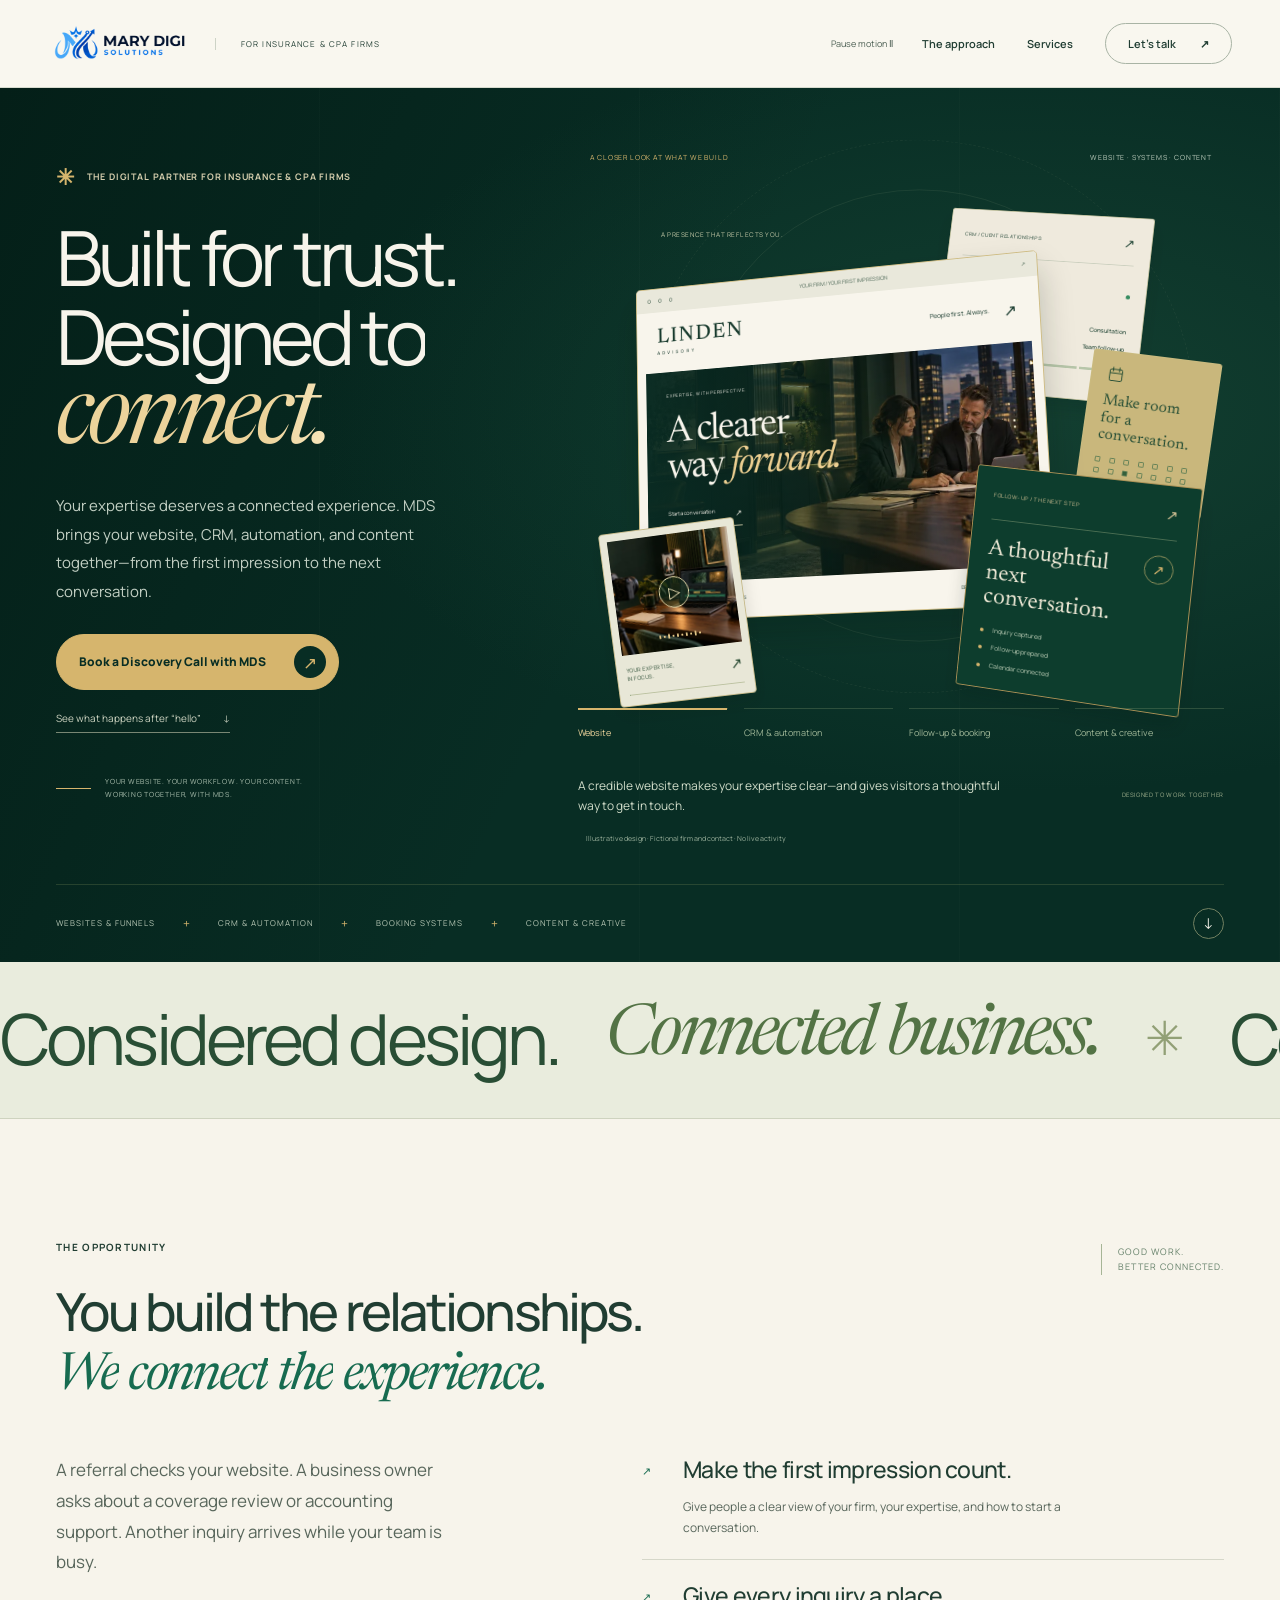
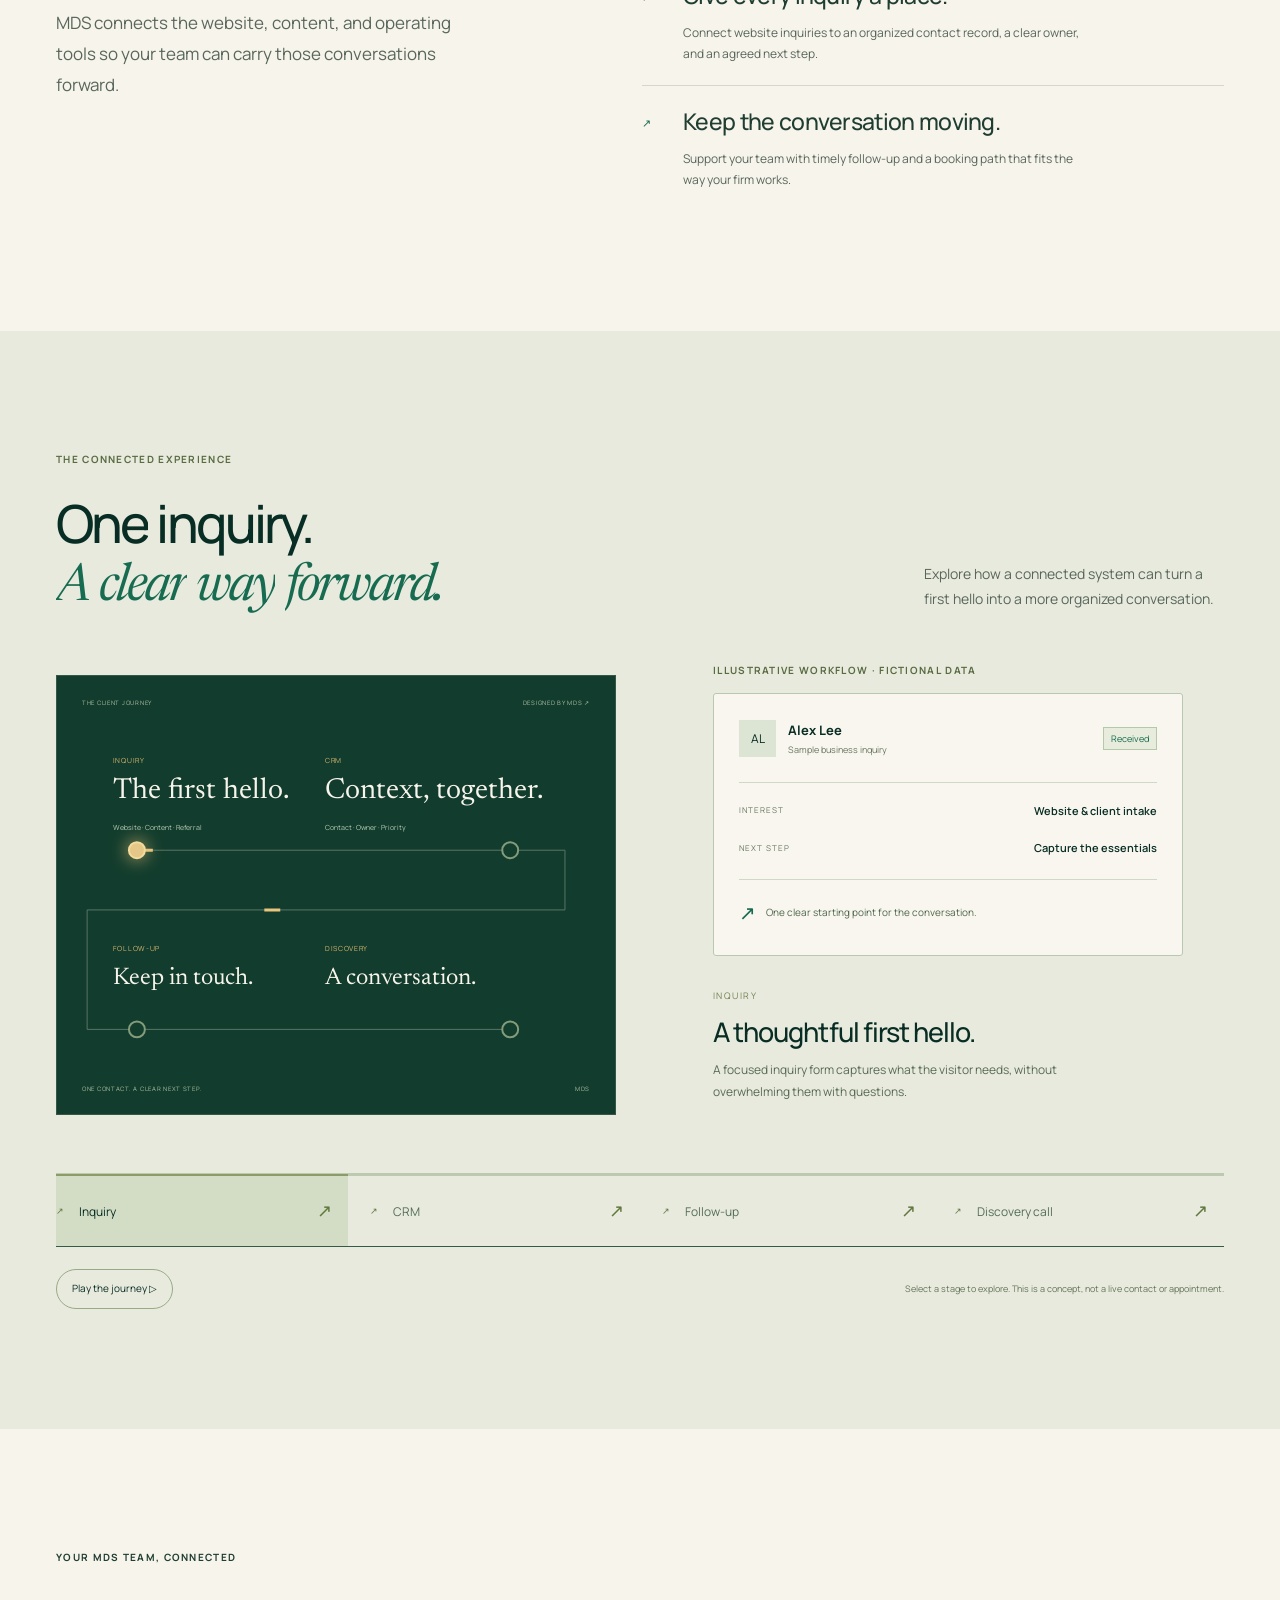
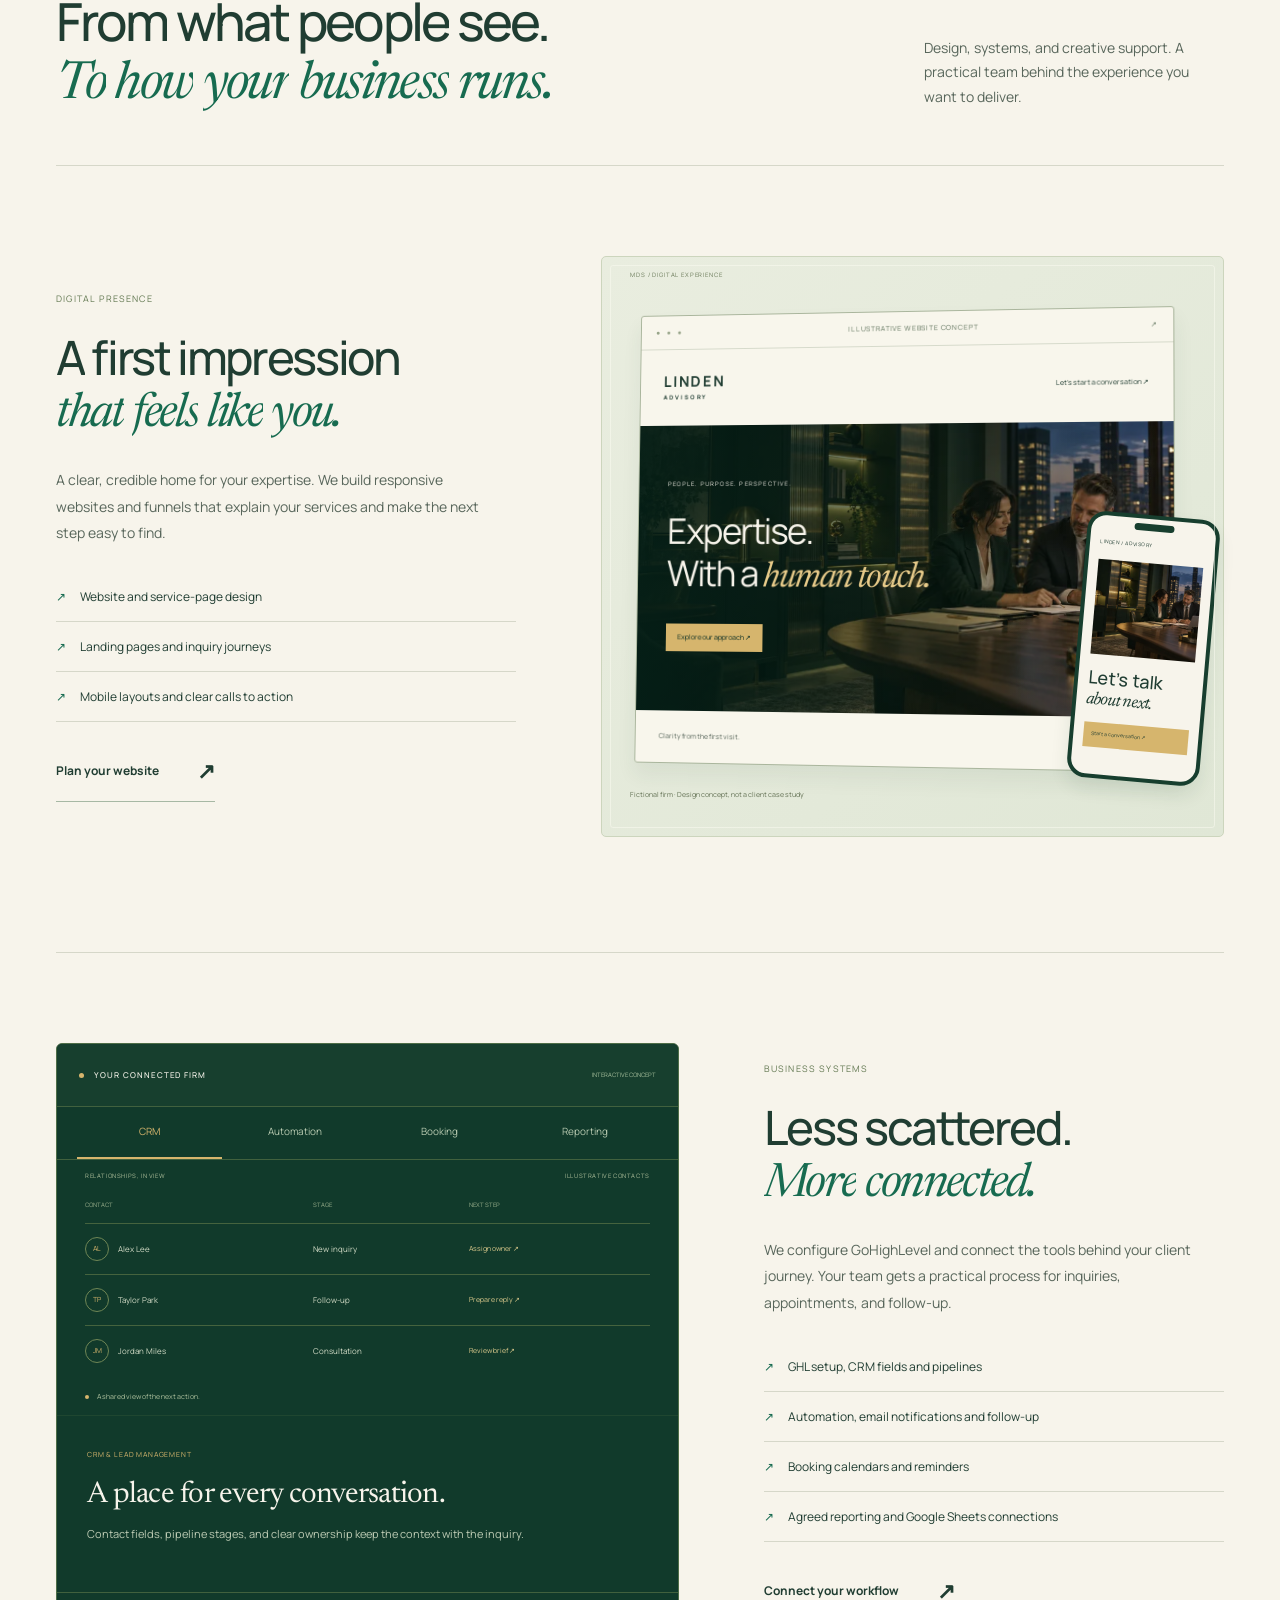
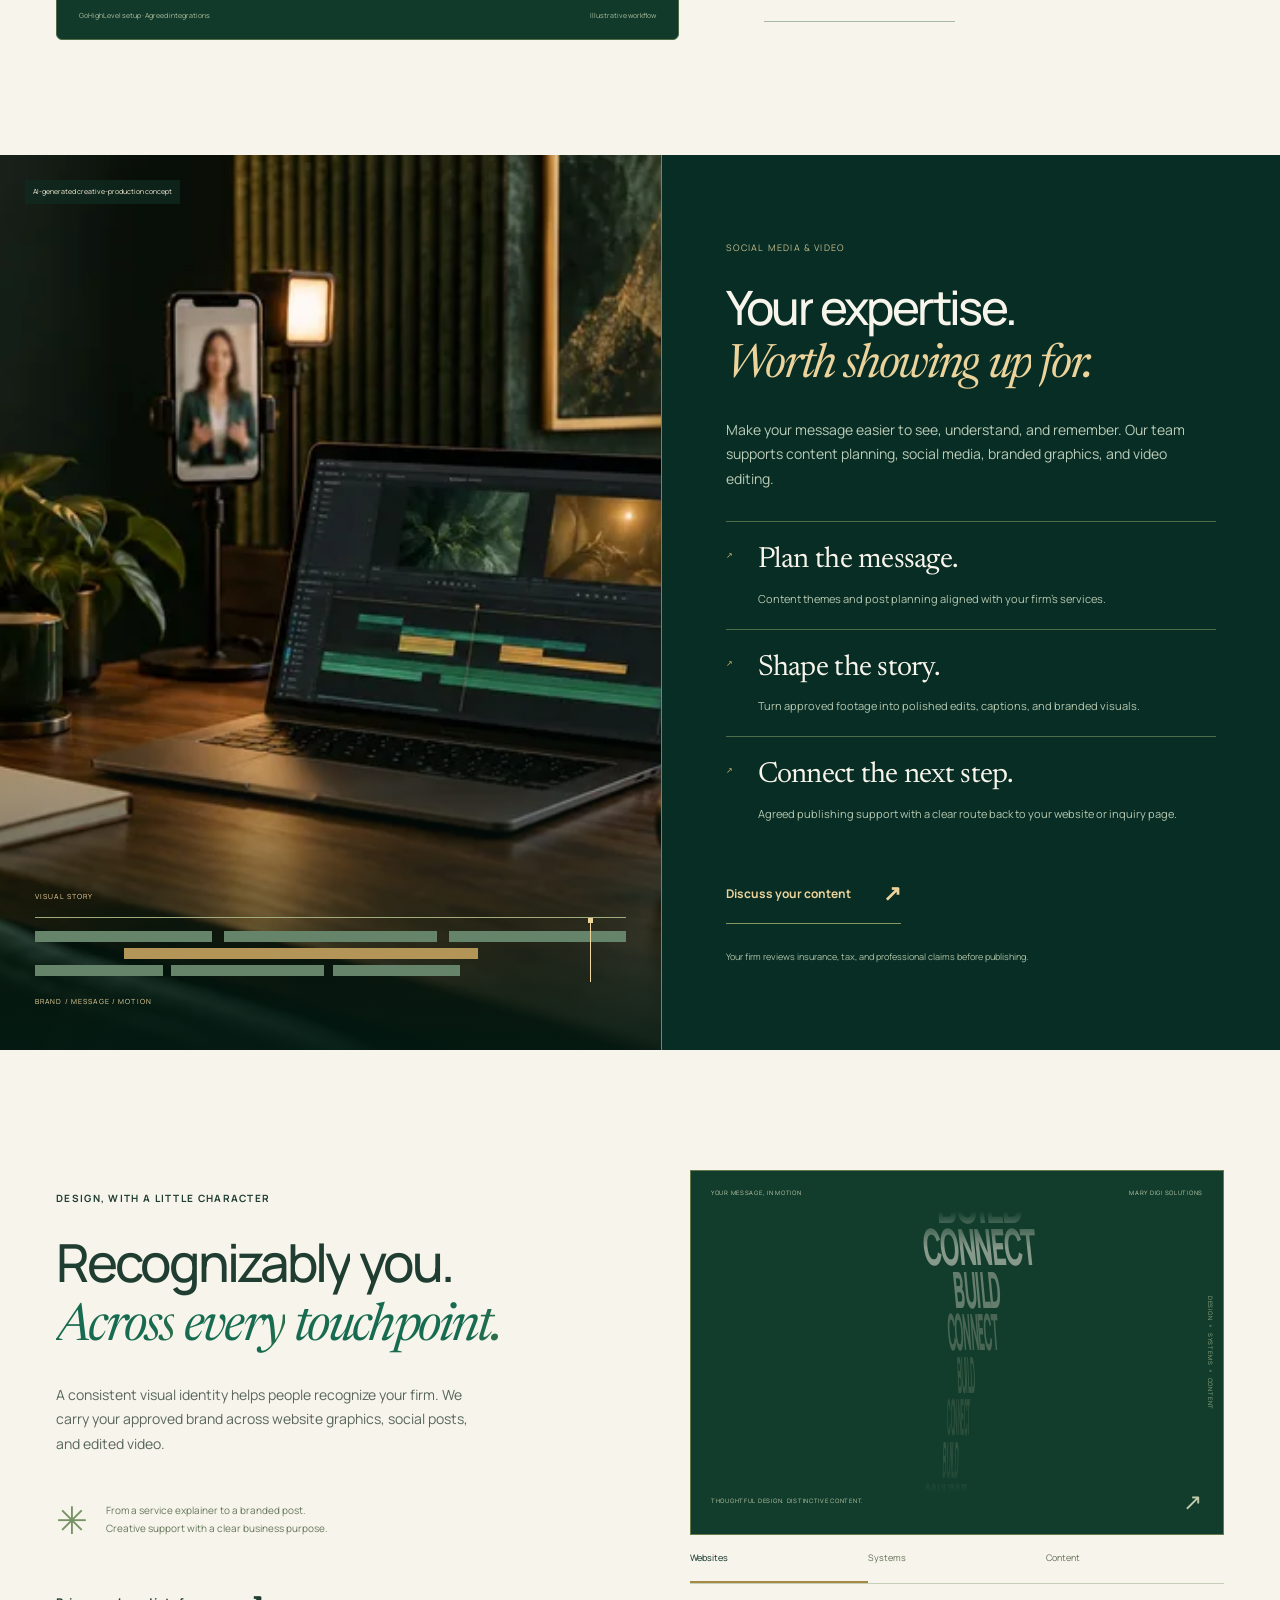
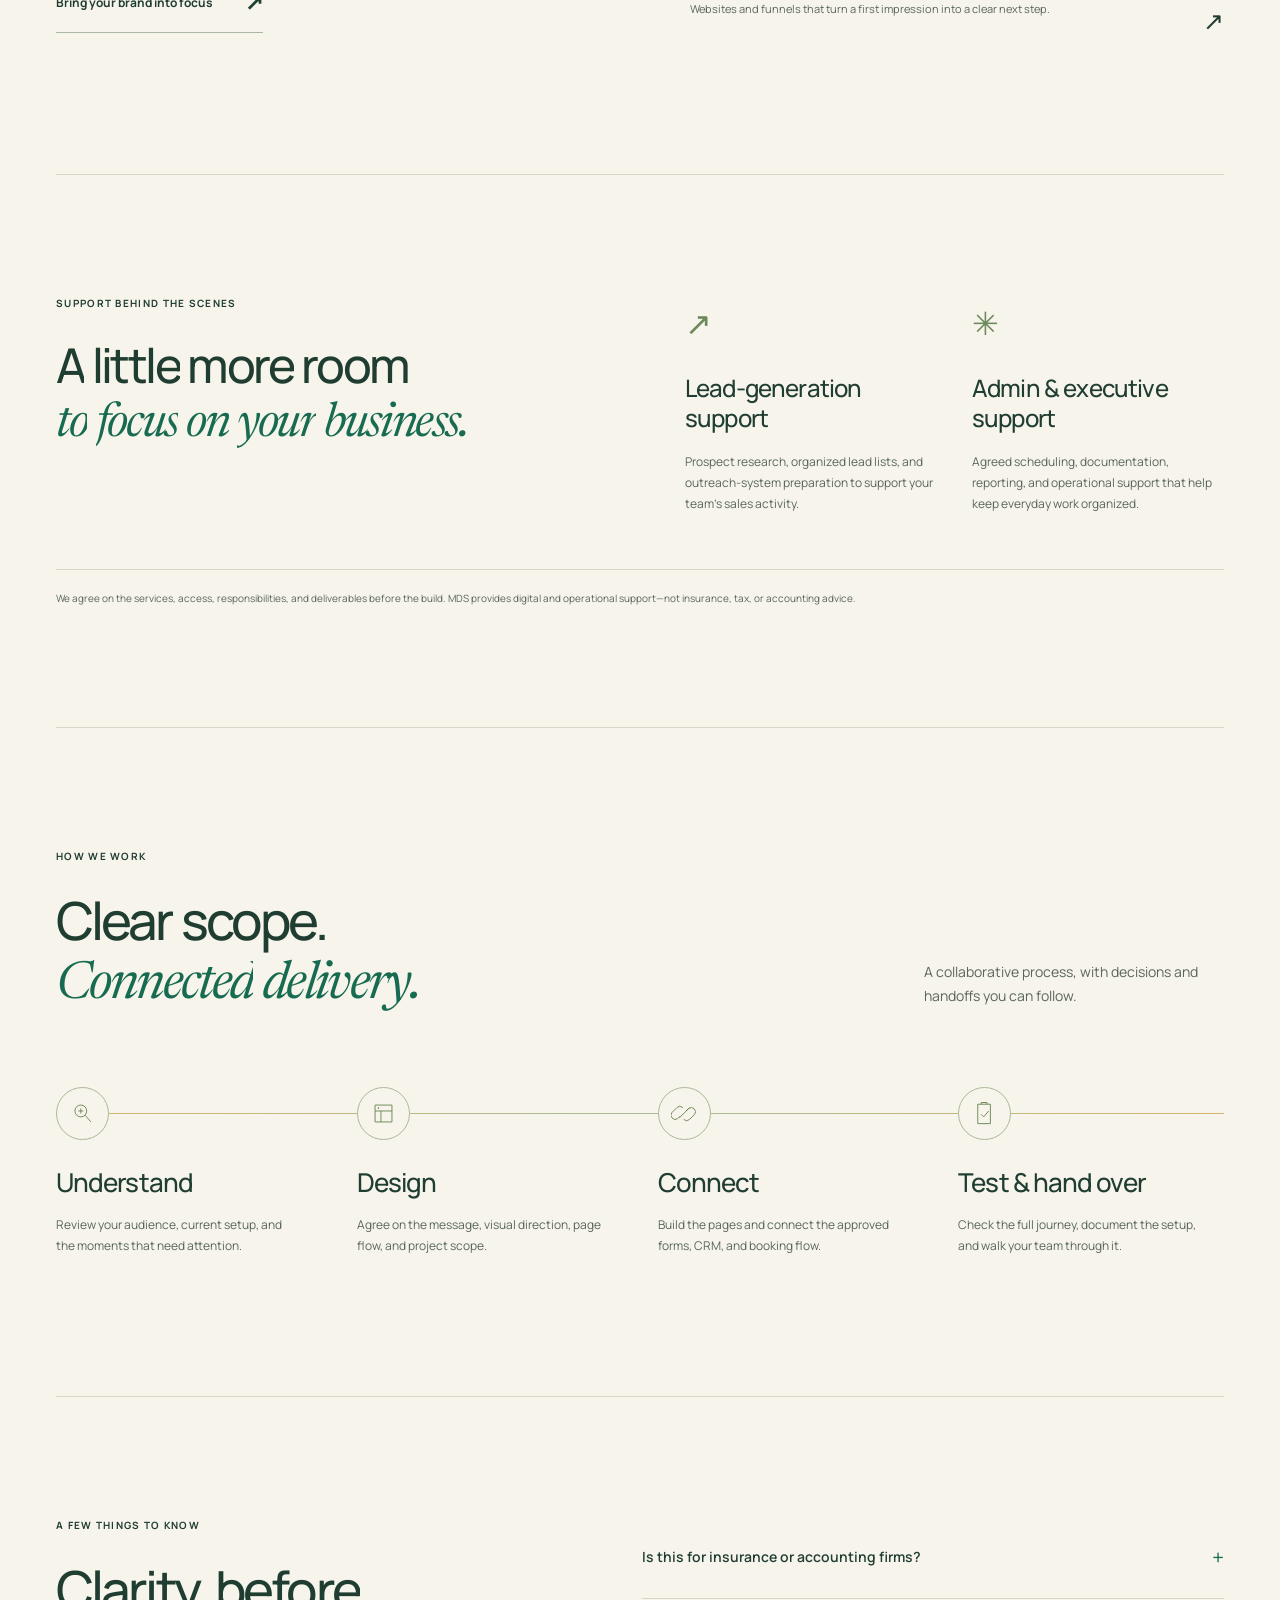
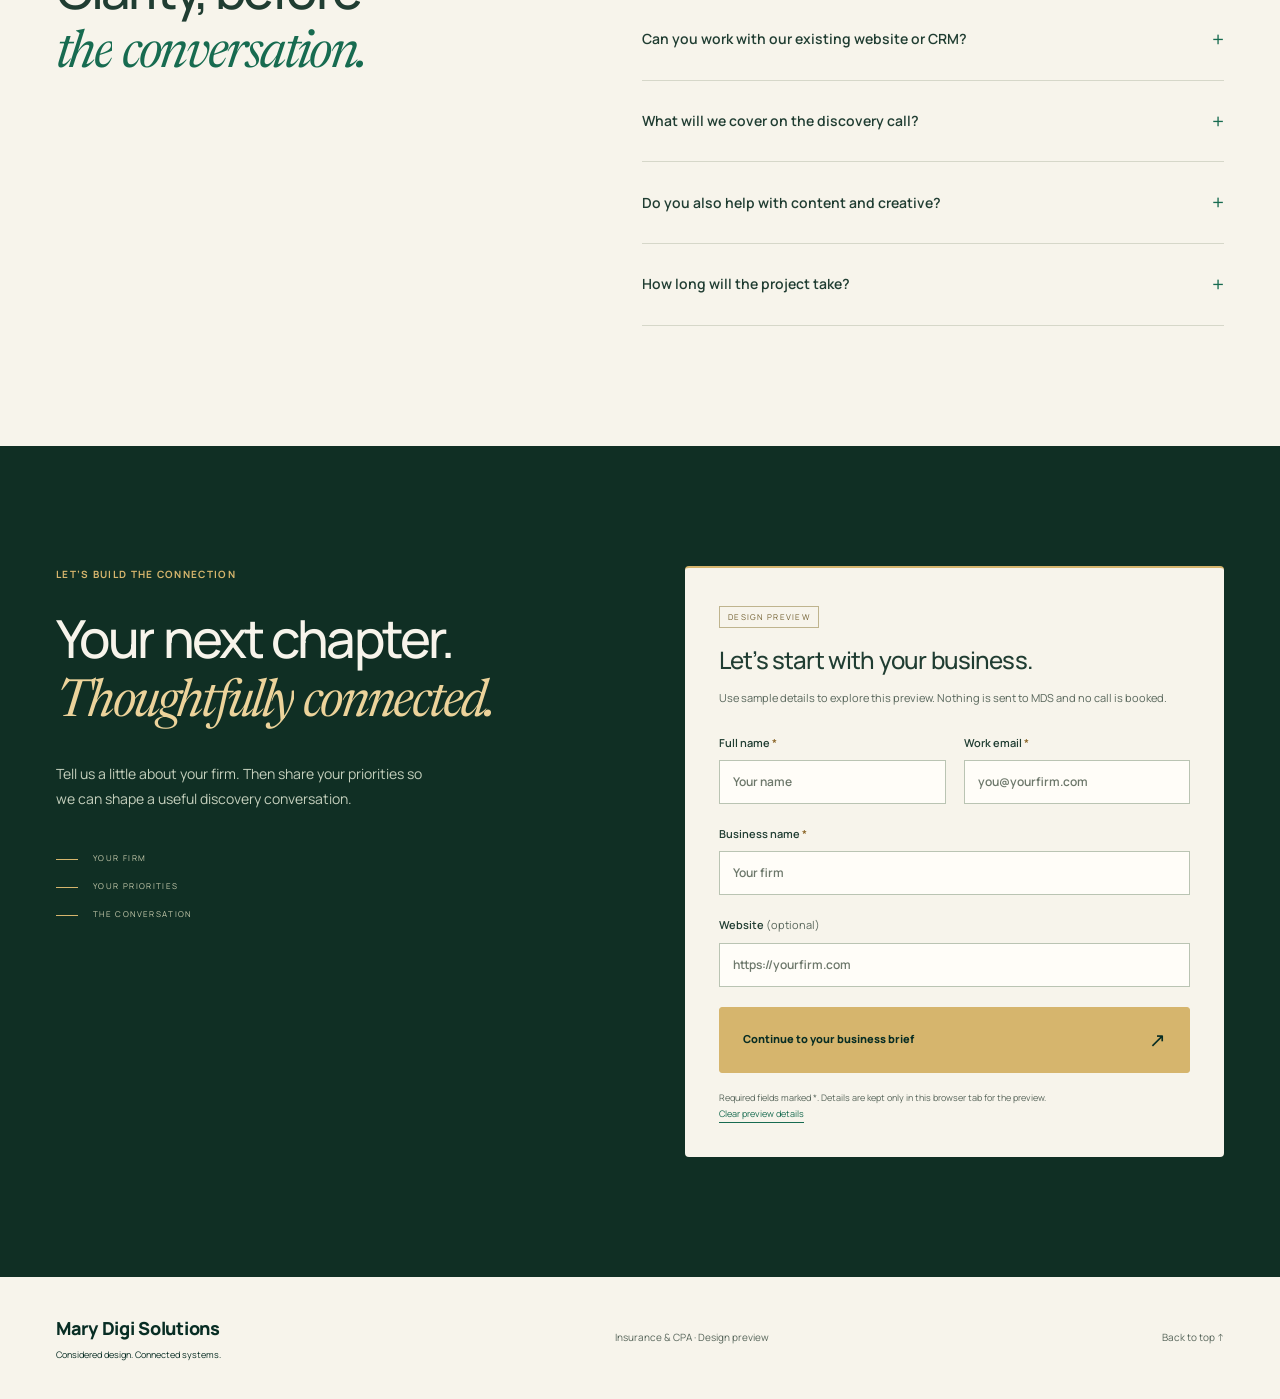
==== commit 7002c2b8: "Add files via upload" ====
--- a/index.html
+++ b/index.html
@@ -8,8 +8,8 @@
   <link rel="icon" href="assets/icons/spark.svg" type="image/svg+xml">
   <link rel="preconnect" href="https://fonts.googleapis.com"><link rel="preconnect" href="https://fonts.gstatic.com" crossorigin>
   <link href="https://fonts.googleapis.com/css2?family=Manrope:wght@400;500;600;700;800&family=Newsreader:ital,opsz,wght@0,6..72,400;0,6..72,500;1,6..72,400;1,6..72,500&display=swap" rel="stylesheet">
-  <link rel="stylesheet" href="assets/css/styles.css?v=2"><link rel="stylesheet" href="assets/css/atelier.css?v=6">
-  <script src="assets/js/main.js?v=3" defer></script><script src="assets/js/experience.js?v=6" defer></script><script src="assets/js/motion-director.js?v=6" defer></script><script src="assets/js/workflow.js" defer></script><script src="assets/js/funnel-flow.js" defer></script>
+  <link rel="stylesheet" href="assets/css/styles.css?v=2"><link rel="stylesheet" href="assets/css/atelier.css?v=6.1">
+  <script src="assets/js/main.js?v=3" defer></script><script src="assets/js/experience.js?v=6.1" defer></script><script src="assets/js/motion-director.js?v=6.1" defer></script><script src="assets/js/workflow.js" defer></script><script src="assets/js/funnel-flow.js" defer></script>
 </head>
 <body class="landing-motion">
 <a class="skip-link" href="#main">Skip to content</a>
@@ -160,3 +160,4 @@
 </main>
 <footer class="site-footer shell"><a class="footer-name" href="index.html">Mary Digi Solutions<span>Considered design. Connected systems.</span></a><p>Insurance &amp; CPA · Design preview</p><a href="#main">Back to top ↑</a></footer>
 </body></html>
+
--- a/assets/css/atelier.css
+++ b/assets/css/atelier.css
@@ -47,7 +47,7 @@
 .scene-tracer { stroke-dashoffset:0; }
 .scene-tracer { animation:none; }
 
-.scene-layer { position:absolute; transition:transform 1s cubic-bezier(.22,.8,.2,1),opacity .7s,border-color .7s; backface-visibility:hidden; }
+.scene-layer { position:absolute; transition:transform .7s cubic-bezier(.22,.8,.2,1),opacity .45s,border-color .45s; backface-visibility:hidden; }
 .scene-browser { width:458px; left:50px; top:91px; background:#f8f5ec; color:#193b2e; border:1px solid #cfbd86; border-radius:5px; overflow:hidden; transform:rotateY(-12deg) rotateX(7deg) rotateZ(-4deg); box-shadow:0 20px 35px #02150f38; z-index:3; }
 .scene-chrome { display:flex; justify-content:space-between; align-items:center; padding:8px 12px; background:#e9e8db; font-size:6px; color:#4e6958; }
 .scene-chrome>span:first-child { font-size:17px; line-height:.5; letter-spacing:2px; }
